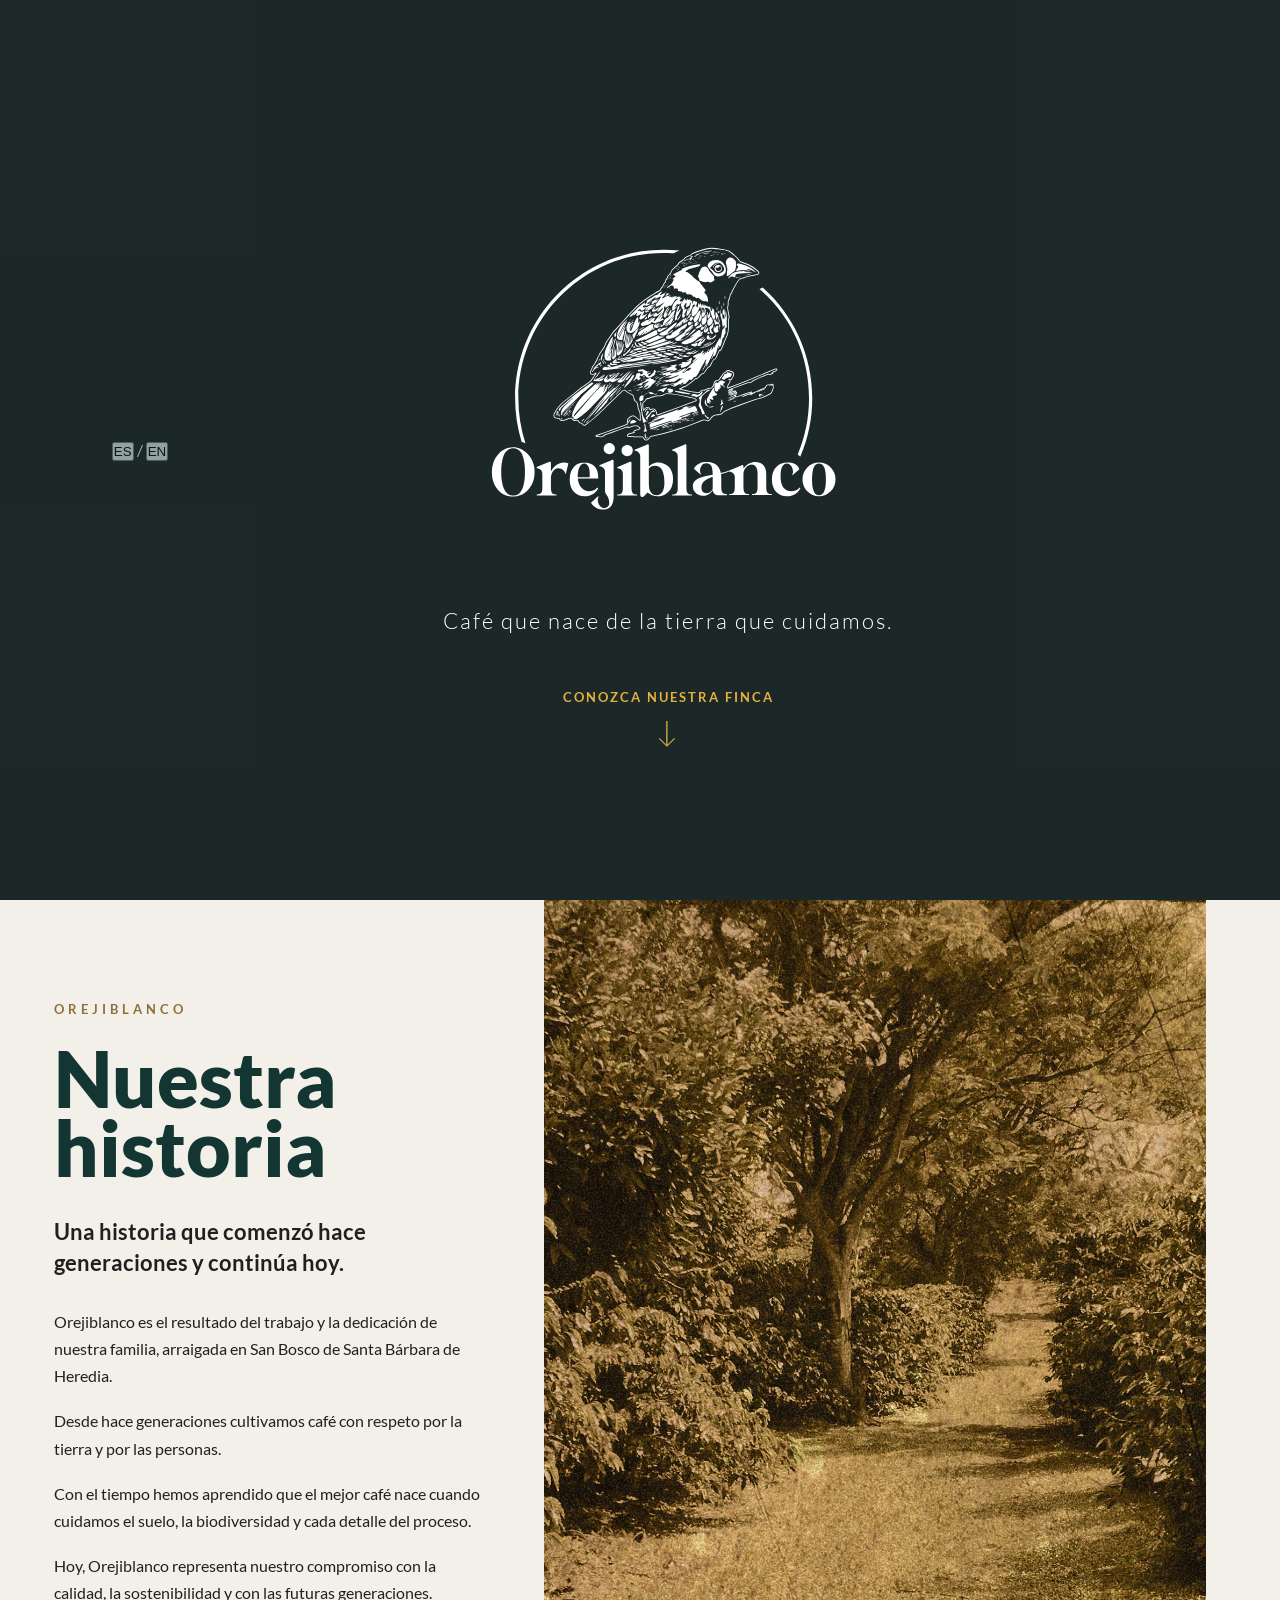
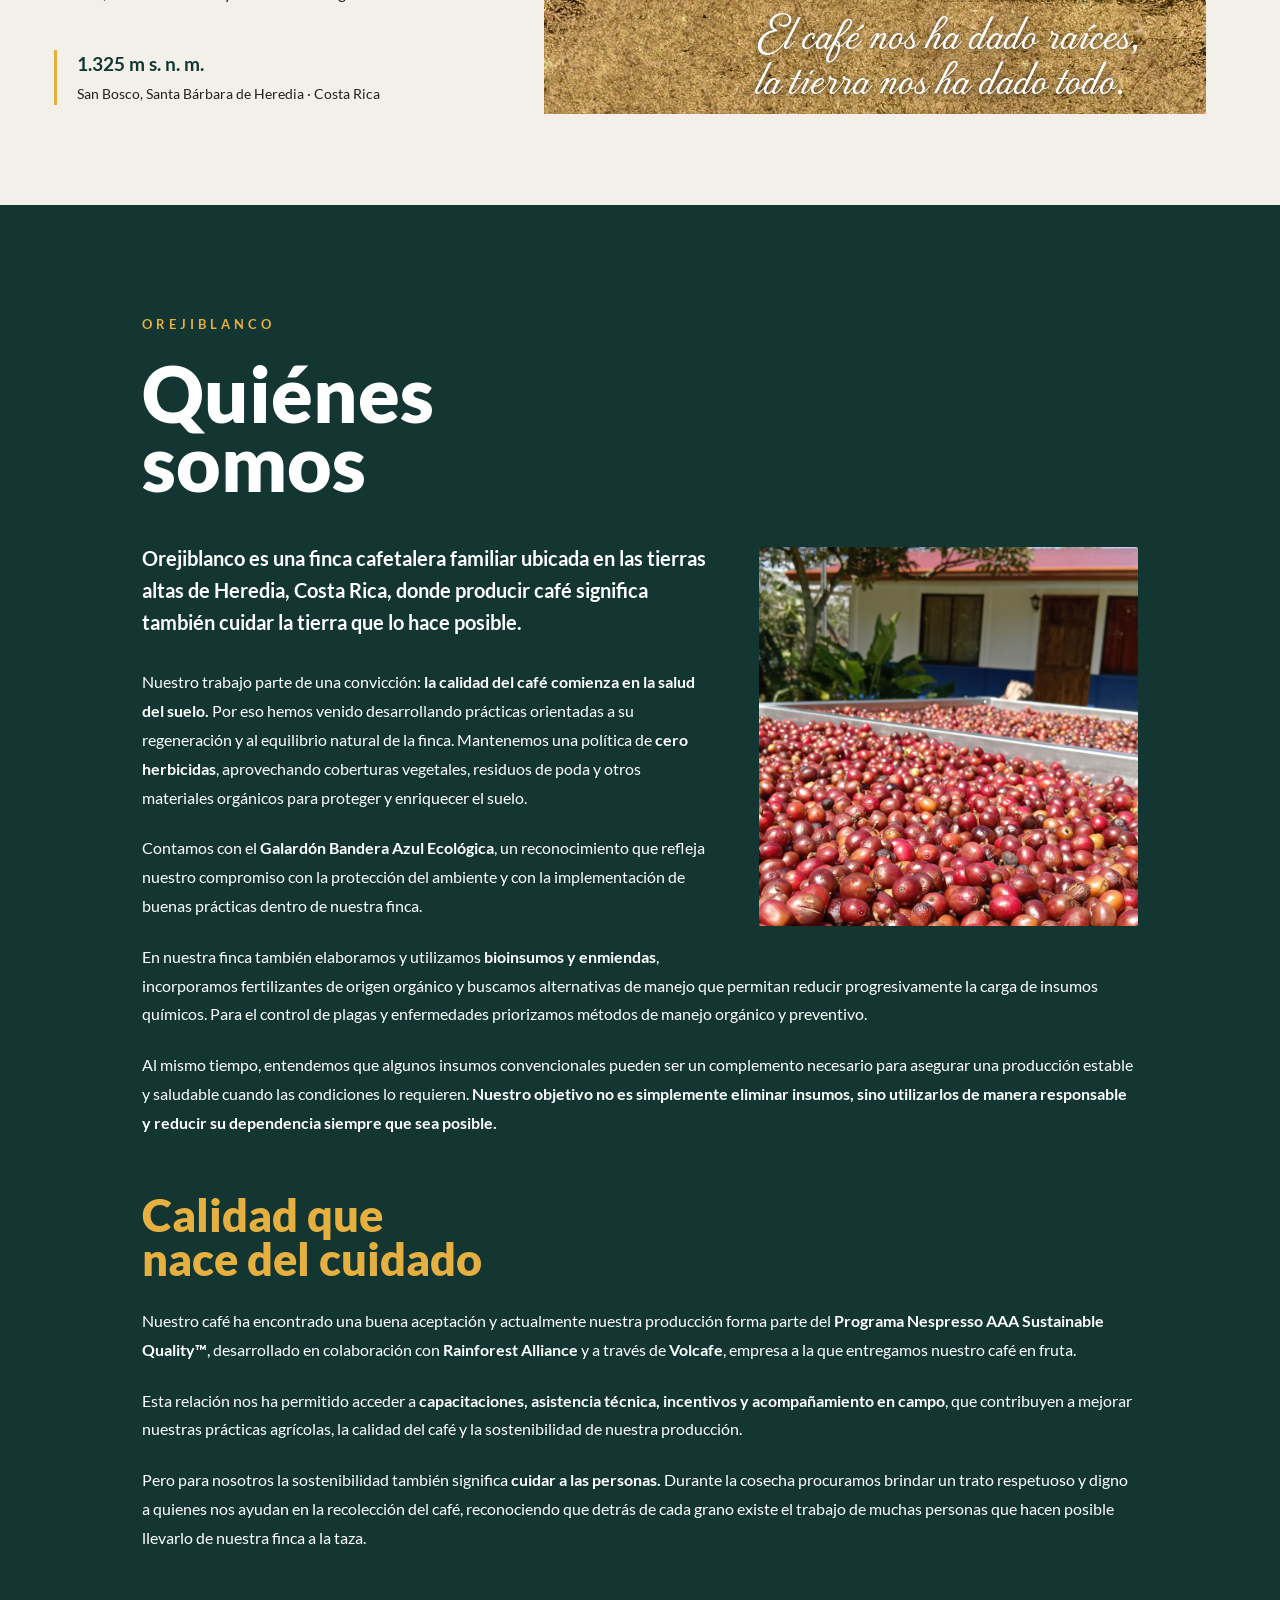
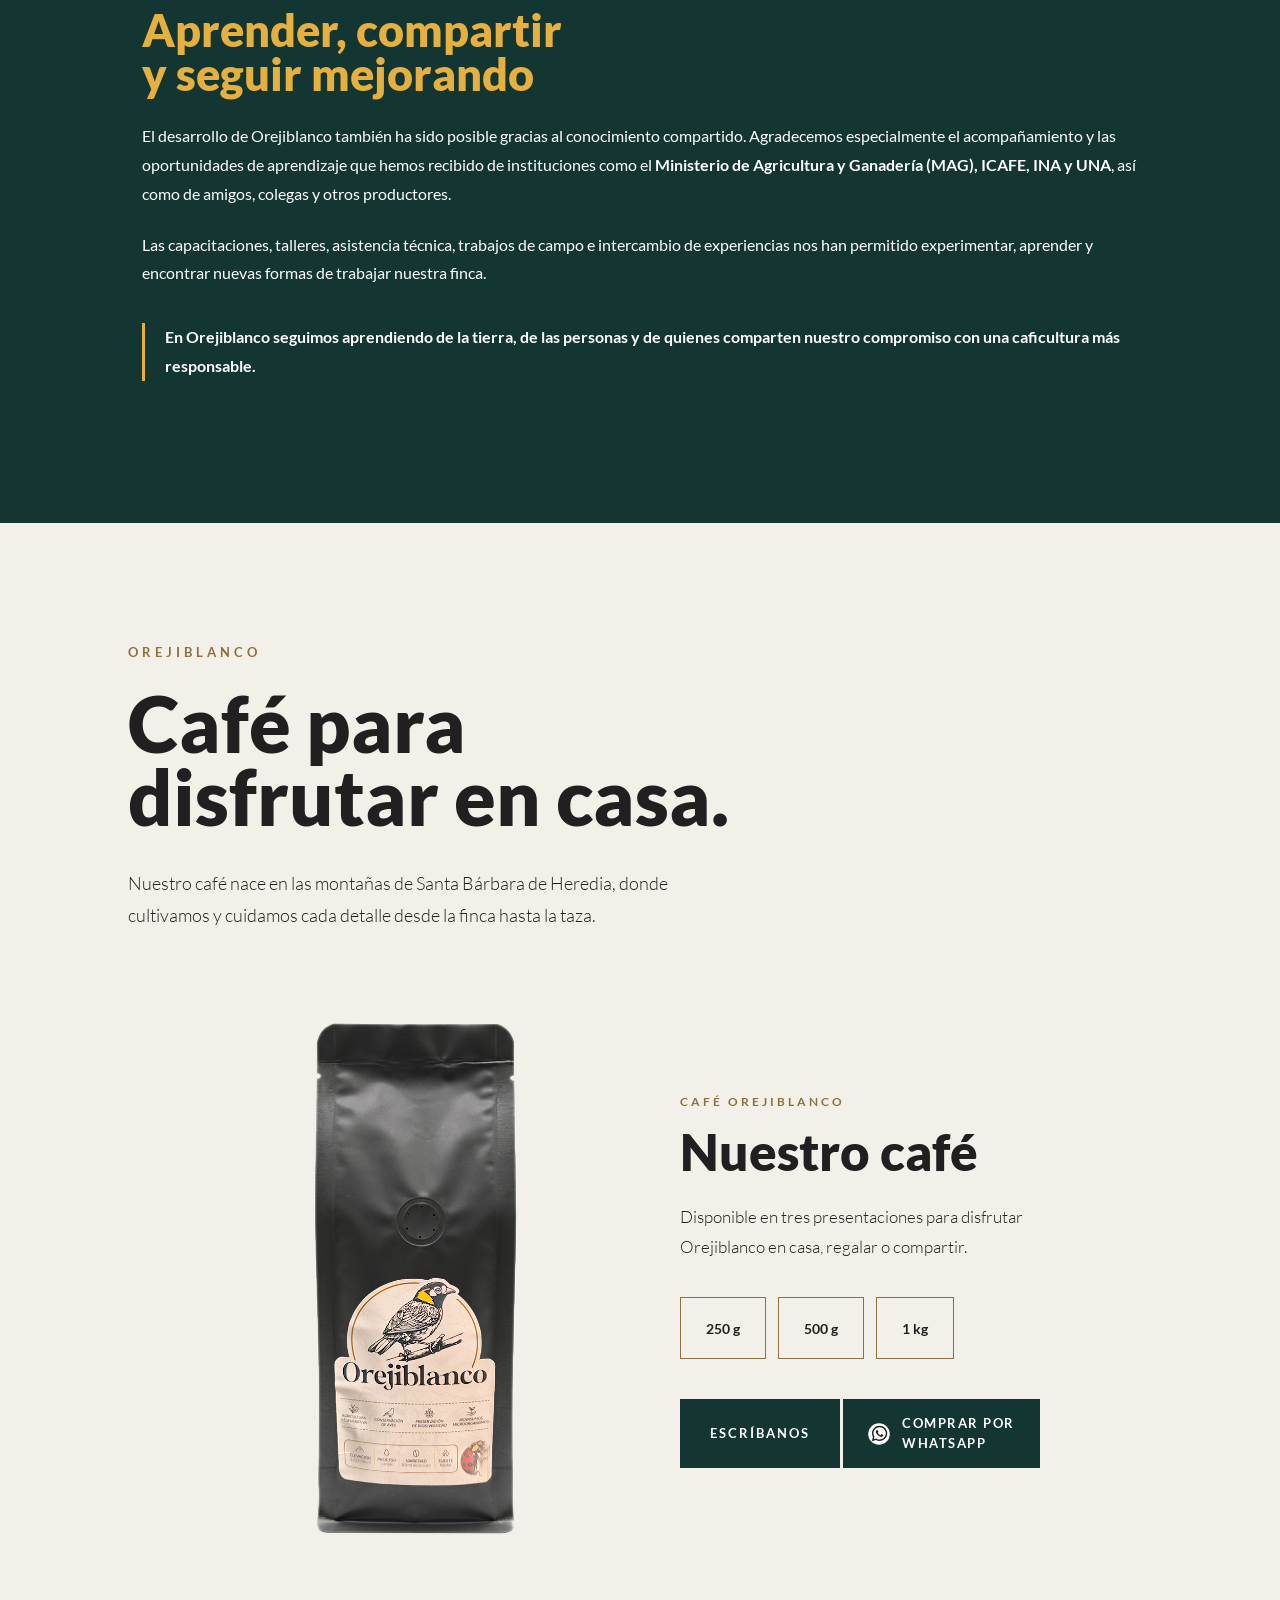
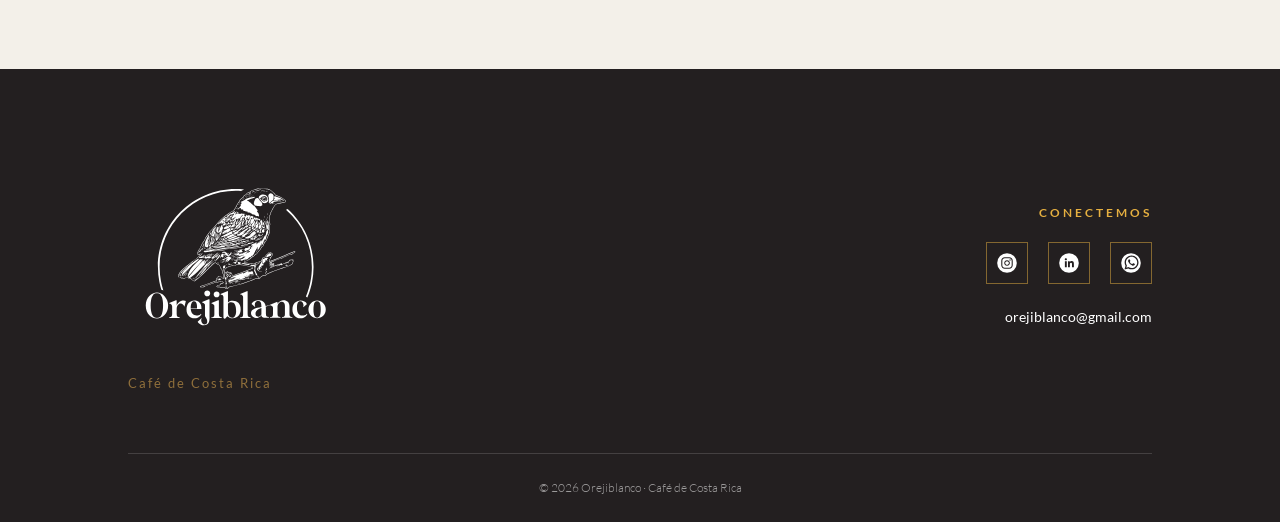
==== index.html @ bde6bc42 "Refactor HTML structure for hero section" ====
<!DOCTYPE html>
<html lang="es">

<head>
    <meta charset="UTF-8">
    <meta name="viewport" content="width=device-width, initial-scale=1.0">

    <title>Orejiblanco | Café de Costa Rica</title>

    <!-- Tipografía Lato -->
    <link rel="preconnect" href="https://fonts.googleapis.com">
    <link rel="preconnect" href="https://fonts.gstatic.com" crossorigin>

    <link
        href="https://fonts.googleapis.com/css2?family=Lato:wght@300;400;700;900&display=swap"
        rel="stylesheet"
    >

    <!-- CSS -->
    <link rel="stylesheet" href="css/style.css">
</head>

<body>

    <!-- =========================================
         HERO
    ========================================= -->

   <main class="hero">

    <!-- Video de fondo -->
    <video
        class="hero-video"
        autoplay
        muted
        loop
        playsinline
    >
        <source src="media/video/finca.mp4" type="video/mp4">
    </video>

    <!-- Capa sobre el video -->
    <div class="hero-overlay"></div>

    <!-- Selector de idioma -->
    <div class="language-selector">
        <button type="button" data-language="es">ES</button>
        <span>/</span>
        <button type="button" data-language="en">EN</button>
    </div>

    <!-- Contenido -->
    <div class="hero-content">

        <img
            src="media/logo/Orejiblanco-logo-Blanco.svg"
            alt="Orejiblanco Café"
            class="hero-logo"
        >

        <p class="hero-tagline" data-i18n="heroTagline">
            Café que nace de la tierra que cuidamos.
        </p>

        <a href="#historia" class="scroll-button" data-i18n="discover">
            CONOZCA NUESTRA FINCA <span>↓</span>
        </a>

    </div>

</main>


    <!-- =========================================
         NUESTRA HISTORIA
    ========================================= -->

    <section id="historia" class="historia">

        <div class="historia-texto">

            <p class="section-label">
                OREJIBLANCO
            </p>

            <h2>
                Nuestra<br>
                historia
            </h2>

            <p class="historia-intro">
                Una historia que comenzó hace generaciones
                y continúa hoy.
            </p>

            <div class="historia-contenido">

                <p>
                    Orejiblanco es el resultado del trabajo y la
                    dedicación de nuestra familia, arraigada en
                    San Bosco de Santa Bárbara de Heredia.
                </p>

                <p>
                    Desde hace generaciones cultivamos café con
                    respeto por la tierra y por las personas.
                </p>

                <p>
                    Con el tiempo hemos aprendido que el mejor café
                    nace cuando cuidamos el suelo, la biodiversidad
                    y cada detalle del proceso.
                </p>

                <p>
                    Hoy, Orejiblanco representa nuestro compromiso
                    con la calidad, la sostenibilidad y con las
                    futuras generaciones.
                </p>

            </div>

            <div class="historia-ubicacion">

                <strong>
                    1.325 m s. n. m.
                </strong>

                <span>
                    San Bosco, Santa Bárbara de Heredia · Costa Rica
                </span>

            </div>

        </div>


        <div class="historia-imagen">

            <img
                src="media/images/historia-cosecha.png"
                alt="Familia trabajando en la cosecha de café en Orejiblanco"
            >

            <div class="historia-frase">

                <p>
                    El café nos ha dado raíces,<br>
                    la tierra nos ha dado todo.
                </p>

            </div>

        </div>

    </section>

        <!-- =========================================
         QUIÉNES SOMOS
    ========================================= -->

    <section id="quienes-somos" class="quienes-somos">

        <div class="quienes-somos-texto">

            <p class="section-label">
                OREJIBLANCO
            </p>

            <h2>
                Quiénes<br>
                somos
            </h2>

            <div class="quienes-somos-contenido">

                <!-- Fotografía integrada en el texto -->
                <figure class="quienes-somos-foto">

                    <img
                        src="media/images/quienes-somos.jpg"
                        alt="Café en fruta durante la cosecha en Orejiblanco"
                    >

                </figure>

                <p class="quienes-somos-intro">
                    <strong>
                        Orejiblanco es una finca cafetalera familiar ubicada
                        en las tierras altas de Heredia, Costa Rica, donde
                        producir café significa también cuidar la tierra
                        que lo hace posible.
                    </strong>
                </p>

                <p>
                    Nuestro trabajo parte de una convicción:
                    <strong>la calidad del café comienza en la salud del suelo.</strong>
                    Por eso hemos venido desarrollando prácticas orientadas
                    a su regeneración y al equilibrio natural de la finca.
                    Mantenemos una política de <strong>cero herbicidas</strong>,
                    aprovechando coberturas vegetales, residuos de poda y
                    otros materiales orgánicos para proteger y enriquecer
                    el suelo.
                </p>

                <p>
                    Contamos con el <strong>Galardón Bandera Azul Ecológica</strong>,
                    un reconocimiento que refleja nuestro compromiso con
                    la protección del ambiente y con la implementación de
                    buenas prácticas dentro de nuestra finca.
                </p>

                <p>
                    En nuestra finca también elaboramos y utilizamos
                    <strong>bioinsumos y enmiendas</strong>, incorporamos
                    fertilizantes de origen orgánico y buscamos alternativas
                    de manejo que permitan reducir progresivamente la carga
                    de insumos químicos. Para el control de plagas y
                    enfermedades priorizamos métodos de manejo orgánico y
                    preventivo.
                </p>

                <p>
                    Al mismo tiempo, entendemos que algunos insumos
                    convencionales pueden ser un complemento necesario para
                    asegurar una producción estable y saludable cuando las
                    condiciones lo requieren.
                    <strong>
                        Nuestro objetivo no es simplemente eliminar insumos,
                        sino utilizarlos de manera responsable y reducir su
                        dependencia siempre que sea posible.
                    </strong>
                </p>

                <h3>
                    Calidad que<br>
                    nace del cuidado
                </h3>

                <p>
                    Nuestro café ha encontrado una buena aceptación y
                    actualmente nuestra producción forma parte del
                    <strong>Programa Nespresso AAA Sustainable Quality™</strong>,
                    desarrollado en colaboración con <strong>Rainforest Alliance</strong>
                    y a través de <strong>Volcafe</strong>, empresa a la que
                    entregamos nuestro café en fruta.
                </p>

                <p>
                    Esta relación nos ha permitido acceder a
                    <strong>capacitaciones, asistencia técnica, incentivos
                    y acompañamiento en campo</strong>, que contribuyen a
                    mejorar nuestras prácticas agrícolas, la calidad del café
                    y la sostenibilidad de nuestra producción.
                </p>

                <p>
                    Pero para nosotros la sostenibilidad también significa
                    <strong>cuidar a las personas.</strong> Durante la cosecha
                    procuramos brindar un trato respetuoso y digno a quienes
                    nos ayudan en la recolección del café, reconociendo que
                    detrás de cada grano existe el trabajo de muchas personas
                    que hacen posible llevarlo de nuestra finca a la taza.
                </p>

                <h3>
                    Aprender, compartir<br>
                    y seguir mejorando
                </h3>

                <p>
                    El desarrollo de Orejiblanco también ha sido posible
                    gracias al conocimiento compartido. Agradecemos
                    especialmente el acompañamiento y las oportunidades de
                    aprendizaje que hemos recibido de instituciones como el
                    <strong>Ministerio de Agricultura y Ganadería (MAG),
                    ICAFE, INA y UNA</strong>, así como de amigos, colegas
                    y otros productores.
                </p>

                <p>
                    Las capacitaciones, talleres, asistencia técnica,
                    trabajos de campo e intercambio de experiencias nos han
                    permitido experimentar, aprender y encontrar nuevas
                    formas de trabajar nuestra finca.
                </p>

                <p class="quienes-somos-cierre">
                    <strong>
                        En Orejiblanco seguimos aprendiendo de la tierra,
                        de las personas y de quienes comparten nuestro
                        compromiso con una caficultura más responsable.
                    </strong>
                </p>

            </div>

        </div>

    </section>

    <!-- =========================================
         NUESTRO CAFÉ
    ========================================= -->

    <section id="cafe" class="cafe">

        <div class="cafe-header">

            <p class="section-label">
                OREJIBLANCO
            </p>

            <h2>
                Café para<br>
                disfrutar en casa.
            </h2>

            <p>
                Nuestro café nace en las montañas de Santa Bárbara
                de Heredia, donde cultivamos y cuidamos cada detalle
                desde la finca hasta la taza.
            </p>

        </div>


        <div class="cafe-producto">

            <!-- Fotografía de la bolsa -->
            <div class="cafe-imagen">

                <img
                    src="media/images/bolsa_cafe.png"
                    alt="Café Orejiblanco"
                >

            </div>


            <!-- Información del producto -->
            <div class="cafe-info">

                <p class="producto-label">
                    CAFÉ OREJIBLANCO
                </p>

                <h3>
                    Nuestro café
                </h3>

                <p class="producto-descripcion">
                    Disponible en tres presentaciones para disfrutar
                    Orejiblanco en casa, regalar o compartir.
                </p>


                <!-- Presentaciones -->
                <div class="presentaciones">

                    <div class="presentacion">
                        <span>250 g</span>
                    </div>

                    <div class="presentacion">
                        <span>500 g</span>
                    </div>

                    <div class="presentacion">
                        <span>1 kg</span>
                    </div>

                </div>


                <!-- Contacto -->
                <div class="botones-contacto">

                    <a
                        href="mailto:orejiblanco@gmail.com"
                        class="boton-contacto"
                    >
                        ESCRÍBANOS
                    </a>

                    <a
                        href="https://wa.me/50687050902?text=Hola%2C%20me%20interesa%20comprar%20caf%C3%A9%20Orejiblanco."
                        class="boton-whatsapp"
                        target="_blank"
                        rel="noopener noreferrer"
                    >

                        <img
                            src="media/icons/whatsapp_blanco.svg"
                            alt=""
                        >

                        <span>
                            COMPRAR POR WHATSAPP
                        </span>

                    </a>

                </div>

            </div>

        </div>

    </section>


    <!-- =========================================
         FOOTER
    ========================================= -->

    <footer class="footer">

        <div class="footer-contenido">

            <!-- Marca -->
            <div class="footer-marca">

                <img
                    src="media/logo/Orejiblanco-logo-Blanco.svg"
                    alt="Orejiblanco Café"
                >

                <p>
                    Café de Costa Rica
                </p>

            </div>


            <!-- Contacto -->
            <div class="footer-contacto">

                <p class="footer-titulo">
                    CONECTEMOS
                </p>


                <!-- Redes sociales -->
                <div class="footer-redes">

                    <!-- Instagram -->
                    <a
                        href="https://instagram.com/orejiblanco"
                        target="_blank"
                        rel="noopener noreferrer"
                        aria-label="Instagram de Orejiblanco"
                    >

                        <img
                            src="media/icons/instagram_blanco.svg"
                            alt=""
                        >

                    </a>


                    <!-- LinkedIn -->
                    <a
                        href="https://cr.linkedin.com/company/orejiblanco"
                        target="_blank"
                        rel="noopener noreferrer"
                        aria-label="LinkedIn de Orejiblanco"
                    >

                        <img
                            src="media/icons/linkedin_blanco.svg"
                            alt=""
                        >

                    </a>


                    <!-- WhatsApp -->
                    <a
                        href="https://wa.me/50687050902"
                        target="_blank"
                        rel="noopener noreferrer"
                        aria-label="WhatsApp de Orejiblanco"
                    >

                        <img
                            src="media/icons/whatsapp_blanco.svg"
                            alt=""
                        >

                    </a>

                </div>


                <!-- Correo -->
                <div class="footer-email">

                    <a href="mailto:orejiblanco@gmail.com">
                        orejiblanco@gmail.com
                    </a>

                </div>

            </div>

        </div>


        <!-- Copyright -->
        <div class="footer-bottom">

            <p>
                © 2026 Orejiblanco · Café de Costa Rica
            </p>

        </div>

    </footer>


    <!-- JavaScript -->
    <script src="js/script.js"></script>

</body>

</html>
---- css/style.css ----
/* =========================================================
   OREJIBLANCO
   Hoja de estilos principal
   ========================================================= */


/* =========================================================
   TIPOGRAFÍA — LATO
   ========================================================= */

@font-face {
    font-family: 'Lato';
    src: url('../media/fonts/Lato-Thin.ttf') format('truetype');
    font-weight: 100;
    font-style: normal;
    font-display: swap;
}

@font-face {
    font-family: 'Lato';
    src: url('../media/fonts/Lato-ThinItalic.ttf') format('truetype');
    font-weight: 100;
    font-style: italic;
    font-display: swap;
}

@font-face {
    font-family: 'Lato';
    src: url('../media/fonts/Lato-Light.ttf') format('truetype');
    font-weight: 300;
    font-style: normal;
    font-display: swap;
}

@font-face {
    font-family: 'Lato';
    src: url('../media/fonts/Lato-LightItalic.ttf') format('truetype');
    font-weight: 300;
    font-style: italic;
    font-display: swap;
}

@font-face {
    font-family: 'Lato';
    src: url('../media/fonts/Lato-Regular.ttf') format('truetype');
    font-weight: 400;
    font-style: normal;
    font-display: swap;
}

@font-face {
    font-family: 'Lato';
    src: url('../media/fonts/Lato-Italic.ttf') format('truetype');
    font-weight: 400;
    font-style: italic;
    font-display: swap;
}

@font-face {
    font-family: 'Lato';
    src: url('../media/fonts/Lato-Bold.ttf') format('truetype');
    font-weight: 700;
    font-style: normal;
    font-display: swap;
}

@font-face {
    font-family: 'Lato';
    src: url('../media/fonts/Lato-BoldItalic.ttf') format('truetype');
    font-weight: 700;
    font-style: italic;
    font-display: swap;
}

@font-face {
    font-family: 'Lato';
    src: url('../media/fonts/Lato-Black.ttf') format('truetype');
    font-weight: 900;
    font-style: normal;
    font-display: swap;
}

@font-face {
    font-family: 'Lato';
    src: url('../media/fonts/Lato-BlackItalic.ttf') format('truetype');
    font-weight: 900;
    font-style: italic;
    font-display: swap;
}

@font-face {
    font-family: 'VerandahReverie';
    src: url('../media/fonts/VerandahReverie.otf') format('opentype');
    font-weight: 400;
    font-style: normal;
    font-display: swap;
}


/* =========================================================
   COLORES DE MARCA — OREJIBLANCO
   ========================================================= */

:root {

    --dorado: #8F6F3B;
    --amarillo: #E6B040;
    --negro: #231F20;
    --verde: #133632;

    --crema: #F3F0E9;
    --blanco: #FFFFFF;

}


/* =========================================================
   CONFIGURACIÓN GENERAL
   ========================================================= */

* {
    margin: 0;
    padding: 0;
    box-sizing: border-box;
}

html {
    scroll-behavior: smooth;
}

body {
    font-family: 'Lato', sans-serif;
    background-color: var(--negro);
    color: var(--blanco);
    line-height: 1.5;
    overflow-x: hidden;
}


/* =========================================================
   HERO / PANTALLA PRINCIPAL
   ========================================================= */

.hero {
    position: relative;

    width: 100%;
    height: 100vh;
    min-height: 600px;

    display: flex;
    align-items: center;
    justify-content: center;

    overflow: hidden;
}


/* =========================================================
   VIDEO DE FONDO
   ========================================================= */

.hero-video {
    position: absolute;

    top: 0;
    left: 0;

    width: 100%;
    height: 100%;

    object-fit: cover;

    z-index: 0;
}


/* =========================================================
   CAPA SOBRE EL VIDEO
   ========================================================= */

.hero-overlay {
    position: absolute;

    inset: 0;

    background: rgba(19, 54, 50, 0.42);

    z-index: 1;
}


/* =========================================================
   CONTENIDO DEL HERO
   ========================================================= */

.hero-content {
    position: relative;

    z-index: 2;

    width: 100%;
    max-width: 1000px;

    padding: 30px;

    display: flex;
    flex-direction: column;
    align-items: center;

    text-align: center;
}


/* =========================================================
   LOGO
   ========================================================= */

.hero-logo {
    width: min(420px, 70vw);
    height: auto;

    margin-bottom: 30px;

    display: block;
}


/* =========================================================
   FRASE DE MARCA
   ========================================================= */

.hero-tagline {
    max-width: 650px;

    margin-bottom: 50px;

    font-size: clamp(1rem, 2vw, 1.4rem);
    font-weight: 300;

    letter-spacing: 2px;
    line-height: 1.5;
}


/* =========================================================
   BOTÓN / INDICADOR DE SCROLL
   ========================================================= */

.scroll-button {
    display: flex;
    flex-direction: column;
    align-items: center;

    gap: 10px;

    color: var(--amarillo);

    text-decoration: none;

    font-size: 0.8rem;
    font-weight: 700;

    letter-spacing: 2px;

    transition:
        color 0.3s ease,
        transform 0.3s ease;
}

.scroll-button span {
    font-size: 1.8rem;
    font-weight: 300;
    line-height: 1;
}

.scroll-button:hover {
    color: var(--blanco);
    transform: translateY(6px);
}


/* =========================================================
   SECCIÓN — NUESTRA HISTORIA
   ========================================================= */

.historia {
    min-height: 100vh;

    display: grid;
    grid-template-columns: 0.85fr 1.15fr;

    background-color: var(--crema);
    color: var(--negro);
}


/* =========================================================
   TEXTO DE HISTORIA
   ========================================================= */

.historia-texto {
    padding: 100px 10%;

    display: flex;
    flex-direction: column;
    justify-content: center;
}

.historia-texto .section-label {
    color: var(--dorado);
}


/* =========================================================
   ETIQUETA DE SECCIÓN
   ========================================================= */

.section-label {
    margin-bottom: 25px;

    color: var(--amarillo);

    font-size: 0.8rem;
    font-weight: 700;

    letter-spacing: 4px;
}


/* =========================================================
   TÍTULO DE HISTORIA
   ========================================================= */

.historia h2 {
    margin-bottom: 35px;

    font-size: clamp(3rem, 6vw, 5.5rem);
    font-weight: 900;

    line-height: 0.9;

    color: var(--verde);
}


/* =========================================================
   INTRODUCCIÓN DE HISTORIA
   ========================================================= */

.historia-intro {
    max-width: 500px;

    margin-bottom: 30px;

    font-size: 1.35rem;
    font-weight: 700;

    line-height: 1.4;
}


/* =========================================================
   CONTENIDO DE HISTORIA
   ========================================================= */

.historia-contenido {
    max-width: 560px;
}

.historia-contenido p {
    margin-bottom: 18px;

    font-size: 1rem;
    font-weight: 400;

    line-height: 1.7;
}


/* =========================================================
   UBICACIÓN
   ========================================================= */

.historia-ubicacion {
    display: flex;
    flex-direction: column;

    gap: 5px;

    margin-top: 25px;
    padding-left: 20px;

    border-left: 3px solid var(--amarillo);
}

.historia-ubicacion strong {
    color: var(--verde);

    font-size: 1.2rem;
    font-weight: 700;
}

.historia-ubicacion span {
    font-size: 0.9rem;
    font-weight: 400;
}


/* =========================================================
   FOTOGRAFÍA DE HISTORIA
   ========================================================= */

.historia-imagen {
    position: relative;

    min-height: 700px;

    overflow: hidden;
}

.historia-imagen img {
    width: 90%;
    height: 90%;

    object-fit: cover;
    object-position: center;
}


/* =========================================================
   FRASE SOBRE LA FOTOGRAFÍA
   ========================================================= */

.historia-frase {
    position: absolute;

    right: 14%;
    bottom: 10%;

    width: 90%;
    max-width: 430px;

    padding: 10px;

    box-sizing: border-box;
}

.historia-frase p {
    margin: 0;

    color: var(--blanco);

    font-family: 'VerandahReverie', cursive;

    font-size: clamp(1.5rem, 3.5vw, 3.2rem);
    font-weight: 400;

    line-height: 1;

    text-align: left;

    text-shadow:
        0 2px 8px rgba(0, 0, 0, 0.55);
}


/* =========================================================
   NUESTRO CAFÉ
   ========================================================= */

.cafe {
    min-height: 100vh;

    padding: 120px 10%;

    background-color: var(--crema);
    color: var(--negro);
}


/* =========================================================
   ENCABEZADO DEL CAFÉ
   ========================================================= */

.cafe-header {
    max-width: 750px;

    margin-bottom: 80px;
}

.cafe-header .section-label {
    color: var(--dorado);
}

.cafe-header h2 {
    margin-bottom: 35px;

    font-size: clamp(2.8rem, 6vw, 5.5rem);
    font-weight: 900;

    line-height: 0.95;
}

.cafe-header > p:last-child {
    max-width: 620px;

    font-size: 1.1rem;
    font-weight: 300;

    line-height: 1.8;
}


/* =========================================================
   PRODUCTO
   ========================================================= */

.cafe-producto {
    display: grid;

    grid-template-columns: 1fr 1fr;

    align-items: center;

    gap: 10%;

    max-width: 800px;

    margin: 0 auto;
}


/* =========================================================
   IMAGEN DEL PRODUCTO
   ========================================================= */

.cafe-imagen {
    display: flex;

    justify-content: center;
    align-items: center;
}

.cafe-imagen img {
    width: 100%;
    max-width: 260px;

    height: auto;

    display: block;
}


/* =========================================================
   INFORMACIÓN DEL PRODUCTO
   ========================================================= */

.cafe-info {
    max-width: 500px;
}

.producto-label {
    margin-bottom: 15px;

    color: var(--dorado);

    font-size: 0.75rem;
    font-weight: 700;

    letter-spacing: 3px;
}

.cafe-info h3 {
    margin-bottom: 25px;

    font-size: clamp(2rem, 4vw, 3.5rem);
    font-weight: 900;

    line-height: 1;
}

.producto-descripcion {
    margin-bottom: 35px;

    font-size: 1.05rem;
    font-weight: 300;

    line-height: 1.8;
}


/* =========================================================
   PRESENTACIONES
   ========================================================= */

.presentaciones {
    display: flex;

    gap: 12px;

    margin-bottom: 40px;
}

.presentacion {
    padding: 18px 25px;

    border: 1px solid var(--dorado);

    transition:
        background-color 0.3s ease,
        color 0.3s ease;
}

.presentacion span {
    font-size: 0.9rem;
    font-weight: 700;
}

.presentacion:hover {
    background-color: var(--verde);
    color: var(--blanco);
}


/* =========================================================
   CONTACTO
   ========================================================= */

.producto-contacto {
    padding-top: 30px;

    border-top: 1px solid rgba(35, 31, 32, 0.2);
}

.producto-contacto p {
    margin-bottom: 20px;

    font-size: 0.95rem;

    line-height: 1.6;
}


/* =========================================================
   BOTONES DE CONTACTO
   ========================================================= */

.botones-contacto {
    display: flex;

    align-items: stretch;

    gap: 3px;
}


/* Botón correo */

.botones-contacto .boton-contacto {
    min-height: 54px;

    display: inline-flex;
    align-items: center;
    justify-content: center;

    padding: 15px 30px;

    background-color: var(--verde);
    color: var(--blanco);

    text-decoration: none;

    font-size: 0.8rem;
    font-weight: 700;

    letter-spacing: 2px;

    transition:
        background-color 0.3s ease,
        transform 0.3s ease;
}


/* Botón WhatsApp */

.botones-contacto .boton-whatsapp {
    min-height: 54px;

    display: inline-flex;
    align-items: center;
    justify-content: center;

    gap: 12px;

    padding: 15px 25px;

    background-color: var(--verde);
    color: var(--blanco);

    text-decoration: none;

    font-family: 'Lato', sans-serif;

    font-size: 0.8rem;
    font-weight: 700;

    letter-spacing: 1.5px;

    border: none;

    transition:
        background-color 0.3s ease,
        transform 0.3s ease;
}


/* Icono WhatsApp */

.boton-whatsapp img {
    width: 22px;
    height: 22px;

    display: block;
}


/* Hover botones */

.botones-contacto .boton-contacto:hover,
.botones-contacto .boton-whatsapp:hover {
    background-color: var(--dorado);
    color: var(--blanco);

    transform: translateY(-3px);
}


/* =========================================================
   FOOTER
   ========================================================= */

.footer {
    padding: 70px 10% 25px;

    background-color: var(--negro);
    color: var(--blanco);
}


/* =========================================================
   CONTENEDOR DEL FOOTER
   ========================================================= */

.footer-contenido {
    display: flex;

    justify-content: space-between;
    align-items: center;

    gap: 50px;

    max-width: 1200px;

    margin: 0 auto;

    padding-bottom: 60px;
}


/* =========================================================
   MARCA
   ========================================================= */

.footer-marca {
    display: flex;
    flex-direction: column;

    gap: 15px;
}

.footer-marca img {
    width: 220px;
    height: auto;

    display: block;
}

.footer-marca p {
    color: var(--dorado);

    font-size: 0.8rem;

    letter-spacing: 2px;
    font-weight: 400;
}


/* =========================================================
   CONTACTO DEL FOOTER
   ========================================================= */

.footer-contacto {
    display: flex;
    flex-direction: column;

    align-items: flex-end;
}

.footer-titulo {
    margin-bottom: 20px;

    color: var(--amarillo);

    font-size: 0.75rem;
    font-weight: 700;

    letter-spacing: 3px;
}


/* =========================================================
   REDES SOCIALES
   ========================================================= */

.footer-redes {
    display: flex;

    align-items: center;

    gap: 20px;
}

.footer-redes a {
    width: 42px;
    height: 42px;

    display: flex;
    align-items: center;
    justify-content: center;

    border: 1px solid rgba(230, 176, 64, 0.5);

    transition:
        background-color 0.3s ease,
        border-color 0.3s ease,
        transform 0.3s ease;
}

.footer-redes img {
    width: 20px;
    height: 20px;

    display: block;
}

.footer-redes a:hover {
    background-color: var(--dorado);

    border-color: var(--dorado);

    transform: translateY(-3px);
}


/* =========================================================
   CORREO
   ========================================================= */

.footer-email {
    margin-top: 20px;
}

.footer-email a {
    color: var(--blanco);

    text-decoration: none;

    font-size: 0.9rem;
    font-weight: 400;

    transition: color 0.3s ease;
}

.footer-email a:hover {
    color: var(--amarillo);
}


/* =========================================================
   FOOTER INFERIOR
   ========================================================= */

.footer-bottom {
    max-width: 1200px;

    margin: 0 auto;

    padding-top: 25px;

    border-top: 1px solid rgba(255, 255, 255, 0.15);

    text-align: center;
}

.footer-bottom p {
    color: rgba(255, 255, 255, 0.55);

    font-size: 0.75rem;
    font-weight: 300;
}


/* =========================================================
   RESPONSIVE — TABLET
   ========================================================= */

@media (max-width: 1024px) {

    .hero-content {
        padding: 25px;
    }

    .hero-logo {
        width: min(380px, 70vw);
    }

    .finca {
        padding: 100px 8%;
    }

    .historia-texto {
        padding: 80px 8%;
    }

    .cafe {
        padding: 100px 8%;
    }

    .footer {
        padding-left: 8%;
        padding-right: 8%;
    }

}


/* =========================================================
   RESPONSIVE — CELULAR
   ========================================================= */

@media (max-width: 768px) {

    /* -----------------------------------------
       HERO
    ----------------------------------------- */

    .hero {
        height: 100svh;
        min-height: 550px;
    }

    .hero-logo {
        width: min(300px, 75vw);

        margin-bottom: 25px;
    }

    .hero-tagline {
        max-width: 330px;

        margin-bottom: 40px;

        font-size: 1rem;

        letter-spacing: 1px;
    }

    .scroll-button {
        font-size: 0.7rem;

        letter-spacing: 1.5px;
    }


    /* -----------------------------------------
       HISTORIA
    ----------------------------------------- */

    .historia {
        display: flex;
        flex-direction: column;
    }

    .historia-texto {
        padding: 80px 8%;
    }

    .historia h2 {
        font-size: clamp(3rem, 15vw, 5rem);
    }

    .historia-intro {
        font-size: 1.15rem;
    }

    .historia-imagen {
        min-height: 75vh;
    }

    .historia-imagen img {
        width: 90%;
        height: 90%;

        object-position: center center;
    }

    .historia-frase {
        right: 7%;
        bottom: 5%;

        width: 90%;
        max-width: none;
    }

    .historia-frase p {
        font-size: clamp(2rem, 9vw, 3rem);
    }


    /* -----------------------------------------
       CAFÉ
    ----------------------------------------- */

    .cafe {
        padding: 90px 8%;
    }

    .cafe-header {
        margin-bottom: 60px;
    }

    .cafe-header h2 {
        font-size: clamp(2.8rem, 13vw, 4.5rem);
    }

    .cafe-producto {
        grid-template-columns: 1fr;

        gap: 60px;
    }

    .cafe-imagen {
        order: 1;
    }

    .cafe-info {
        order: 2;

        max-width: 100%;
    }

    .cafe-imagen img {
        max-width: 300px;
    }

    .presentaciones {
        flex-wrap: wrap;
    }

    .presentacion {
        flex: 1;

        min-width: 80px;

        text-align: center;
    }


    /* -----------------------------------------
       FOOTER
    ----------------------------------------- */

    .footer {
        padding: 60px 8% 25px;
    }

    .footer-contenido {
        flex-direction: column;

        align-items: center;

        text-align: center;

        padding-bottom: 30px;
    }

    .footer-marca {
        align-items: center;
    }

    .footer-marca img {
        width: 100px;
    }

    .footer-contacto {
        align-items: center;
    }

    .footer-redes {
        gap: 15px;
    }

    .footer-bottom p {
        font-size: 0.7rem;
    }


    /* -----------------------------------------
       BOTONES DE CONTACTO
    ----------------------------------------- */

    .botones-contacto {
        flex-direction: column;

        gap: 10px;

        width: 100%;
    }

    .botones-contacto .boton-contacto,
    .botones-contacto .boton-whatsapp {
        width: 100%;
    }

}


/* =========================================================
   RESPONSIVE — CELULARES PEQUEÑOS
   ========================================================= */

@media (max-width: 480px) {

    .hero-content {
        padding: 20px;
    }

    .hero-logo {
        width: 75vw;
    }

    .hero-tagline {
        max-width: 290px;
    }

    .historia-texto {
        padding-left: 7%;
        padding-right: 7%;
    }

    .cafe {
        padding-left: 7%;
        padding-right: 7%;
    }

}
/* =========================================================
   SECCIÓN — QUIÉNES SOMOS
   ========================================================= */

.quienes-somos {
    background-color: var(--verde);
    color: var(--blanco);
}


/* =========================================================
   CONTENIDO
   ========================================================= */

.quienes-somos-texto {
    max-width: 1200px;
    margin: 0 auto;

    padding: 110px 8% 120px;
}


/* =========================================================
   TÍTULO
   ========================================================= */

.quienes-somos h2 {
    margin-bottom: 45px;

    font-size: clamp(3rem, 6vw, 5.5rem);
    font-weight: 900;

    line-height: 0.9;

    color: var(--blanco);
}


/* =========================================================
   TEXTO
   ========================================================= */

.quienes-somos-contenido {
    font-size: 1rem;
    line-height: 1.8;
}

.quienes-somos-contenido p {
    margin-bottom: 22px;
}

.quienes-somos-contenido strong {
    font-weight: 700;
}


/* =========================================================
   FOTOGRAFÍA INTEGRADA EN EL TEXTO
   ========================================================= */

.quienes-somos-foto {
    float: right;

    width: 38%;

    margin: 5px 0 30px 45px;
}

.quienes-somos-foto img {
    display: block;

    width: 100%;
    height: auto;

    border-radius: 2px;
}


/* =========================================================
   INTRODUCCIÓN
   ========================================================= */

.quienes-somos-intro {
    margin-bottom: 30px !important;

    font-size: 1.25rem !important;
    line-height: 1.6 !important;
}


/* =========================================================
   SUBTÍTULOS
   ========================================================= */

.quienes-somos h3 {
    clear: both;

    margin-top: 55px;
    margin-bottom: 25px;

    font-size: clamp(2rem, 3.5vw, 3rem);
    font-weight: 900;

    line-height: 1;

    color: var(--amarillo);
}


/* =========================================================
   CIERRE
   ========================================================= */

.quienes-somos-cierre {
    clear: both;

    margin-top: 35px;

    padding-left: 20px;

    border-left: 3px solid var(--amarillo);
}


/* =========================================================
   RESPONSIVE — TABLET
   ========================================================= */

@media (max-width: 1024px) {

    .quienes-somos-texto {
        padding: 90px 8% 100px;
    }

    .quienes-somos-foto {
        width: 40%;

        margin-left: 35px;
    }

}


/* =========================================================
   RESPONSIVE — CELULAR
   ========================================================= */

@media (max-width: 768px) {

    .quienes-somos-texto {
        padding: 80px 8% 90px;
    }

    .quienes-somos h2 {
        font-size: clamp(3rem, 15vw, 5rem);
    }

    .quienes-somos-foto {
        float: none;

        width: 75%;

        margin: 0 auto 35px;
    }

    .quienes-somos-intro {
        font-size: 1.15rem !important;
    }

}


/* =========================================================
   RESPONSIVE — CELULARES PEQUEÑOS
   ========================================================= */

@media (max-width: 480px) {

    .quienes-somos-texto {
        padding-left: 7%;
        padding-right: 7%;
    }

    .quienes-somos-foto {
        width: 100%;
    }

}
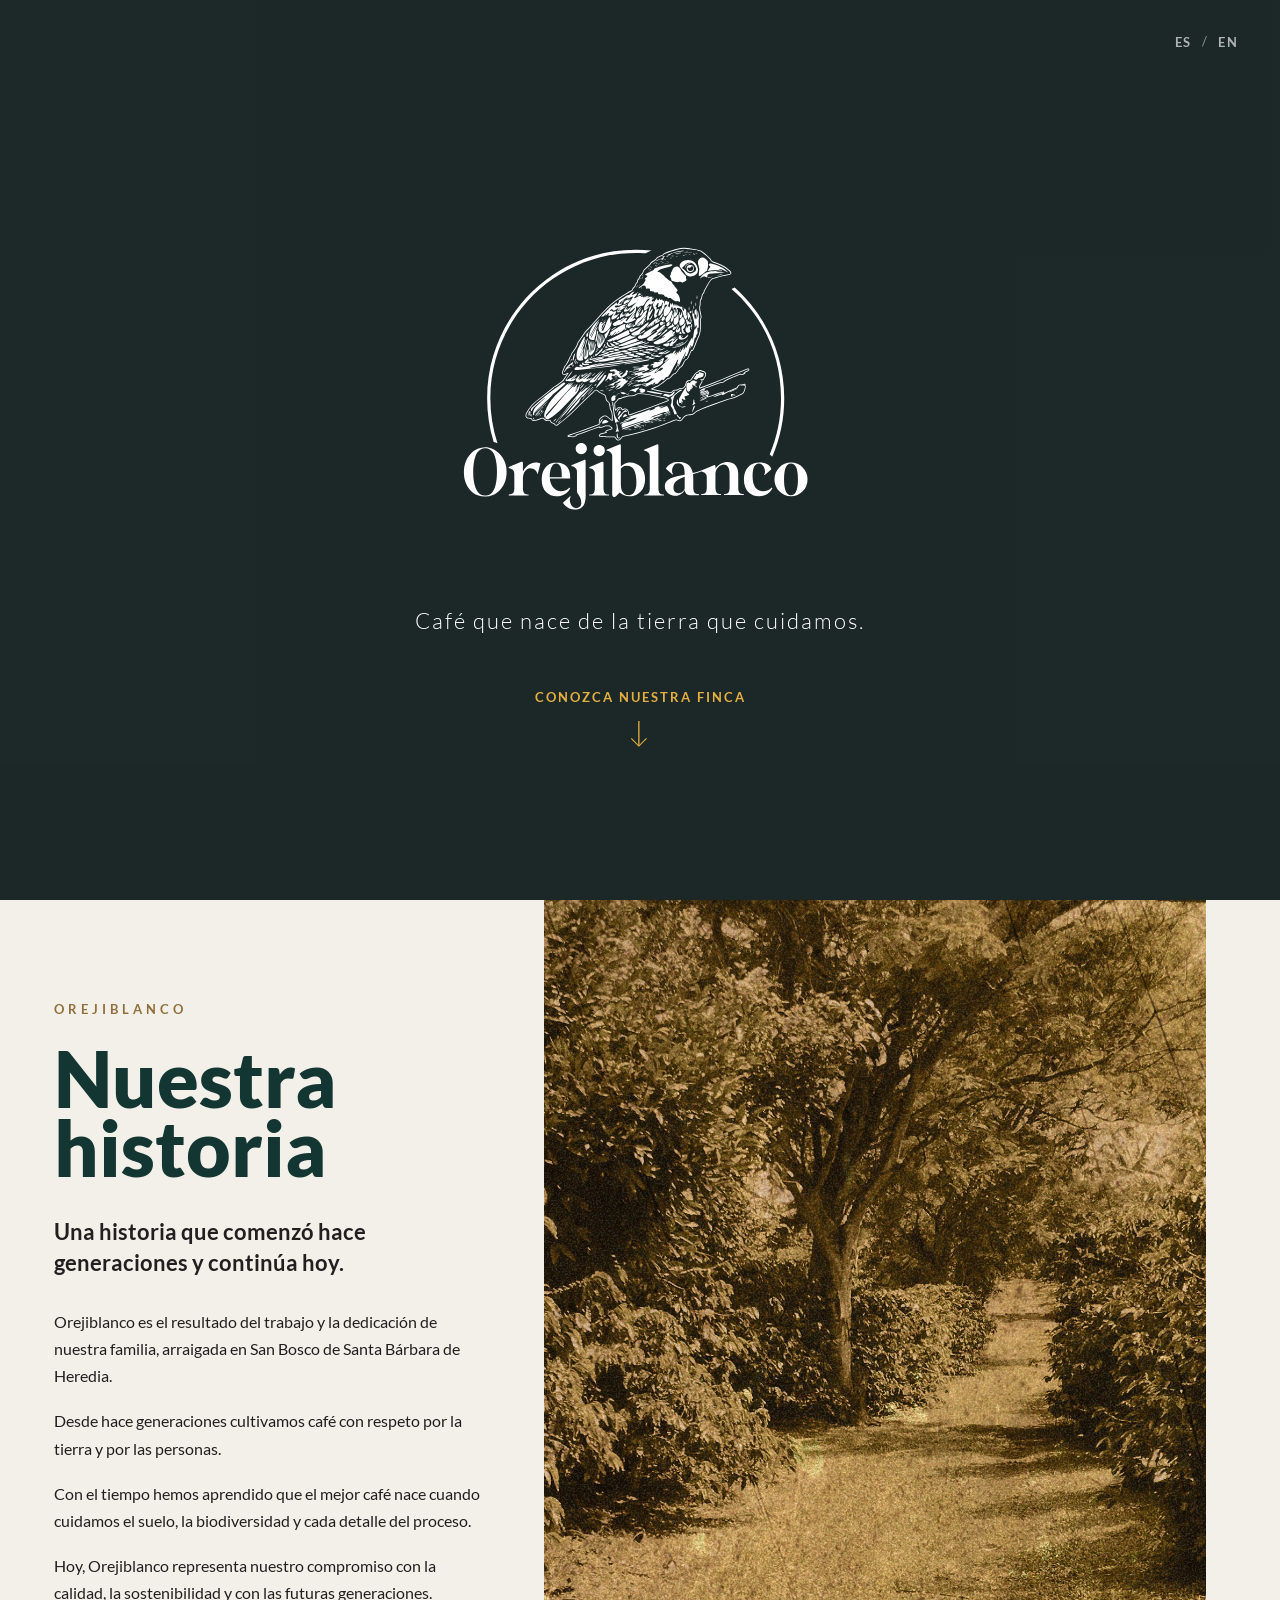
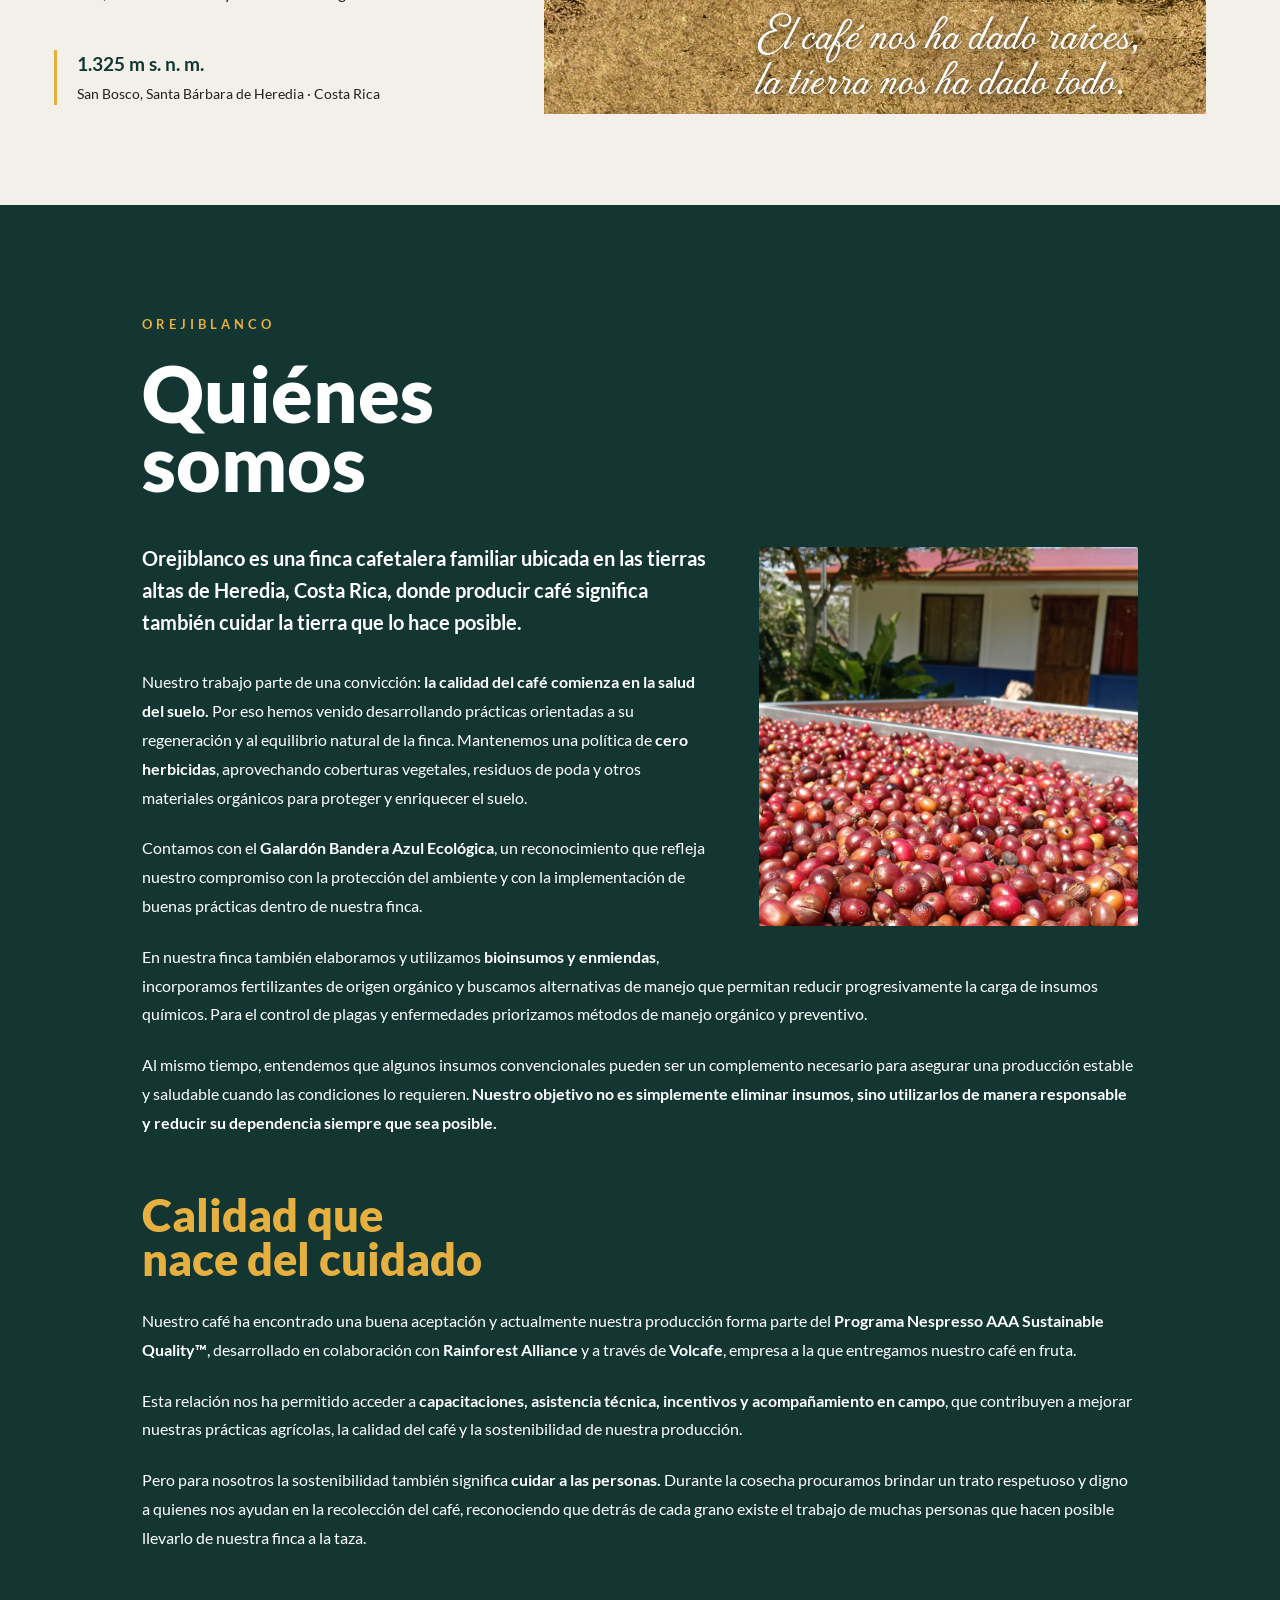
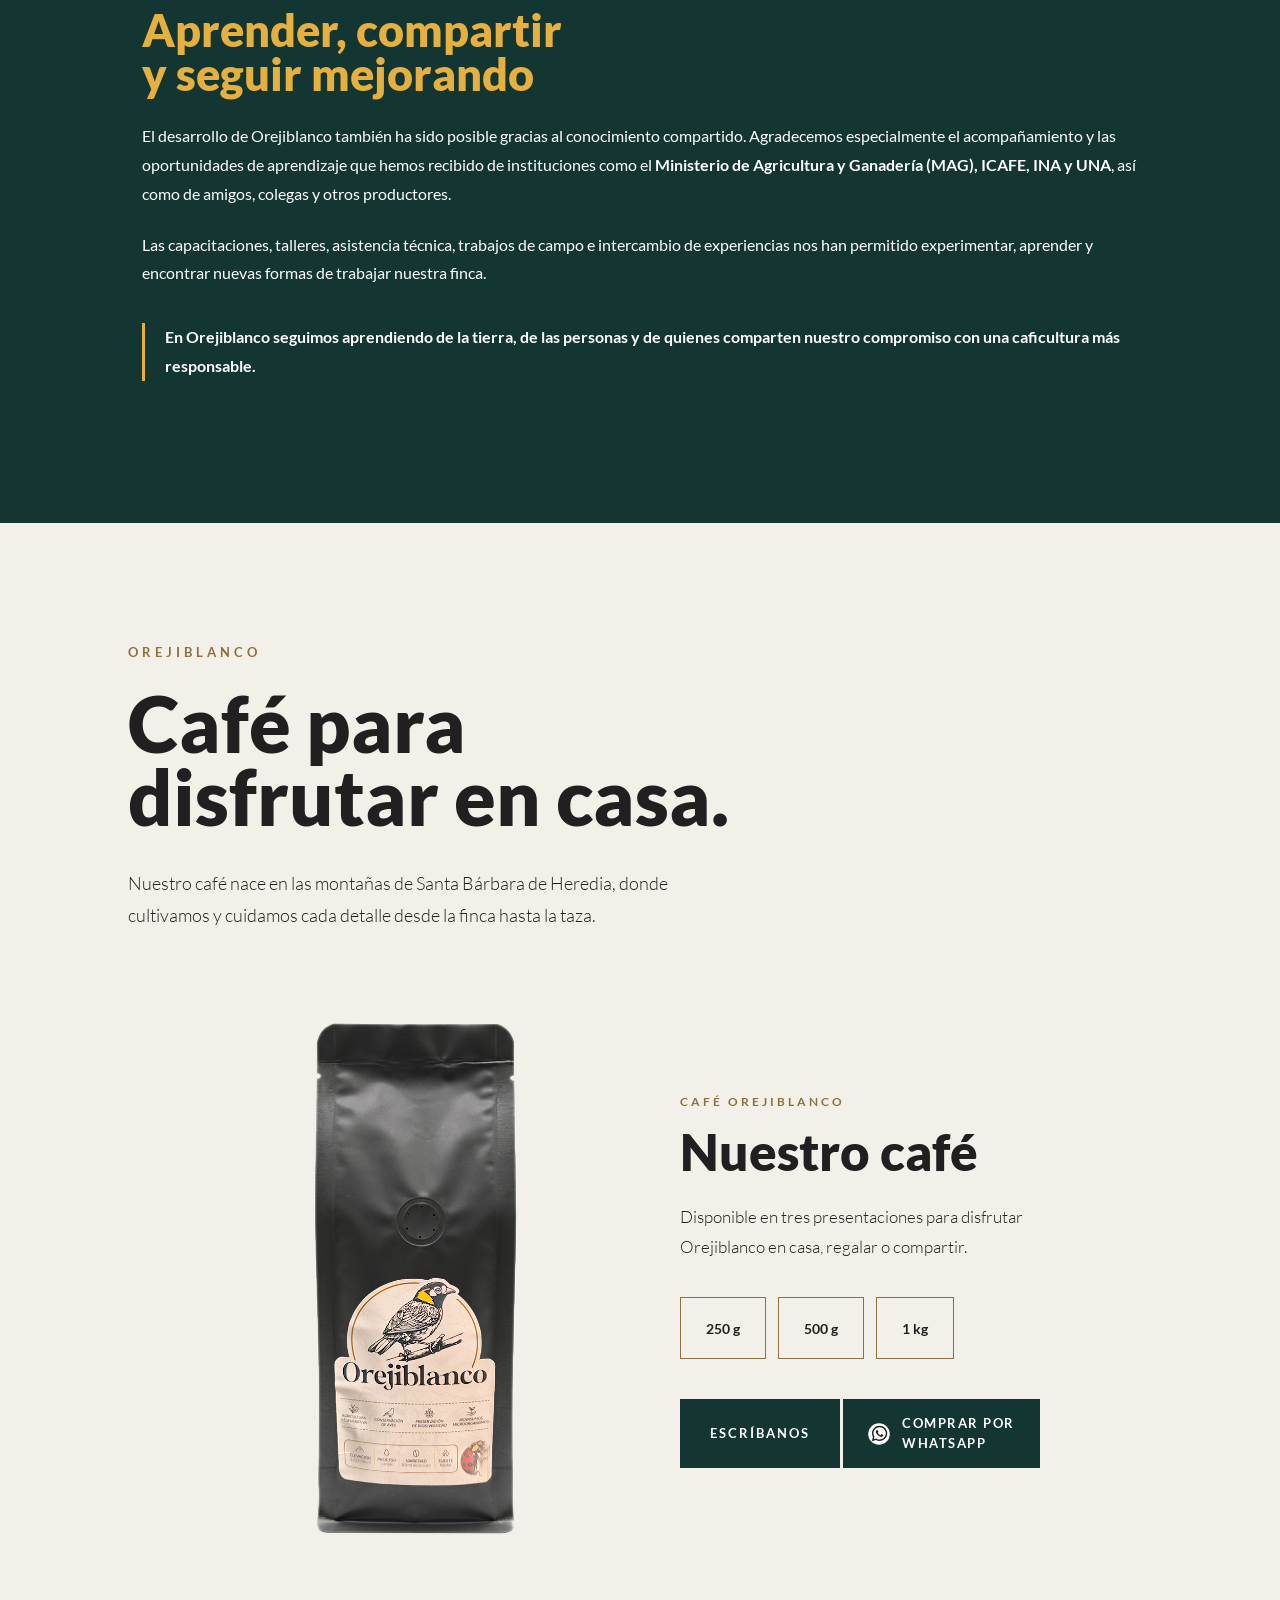
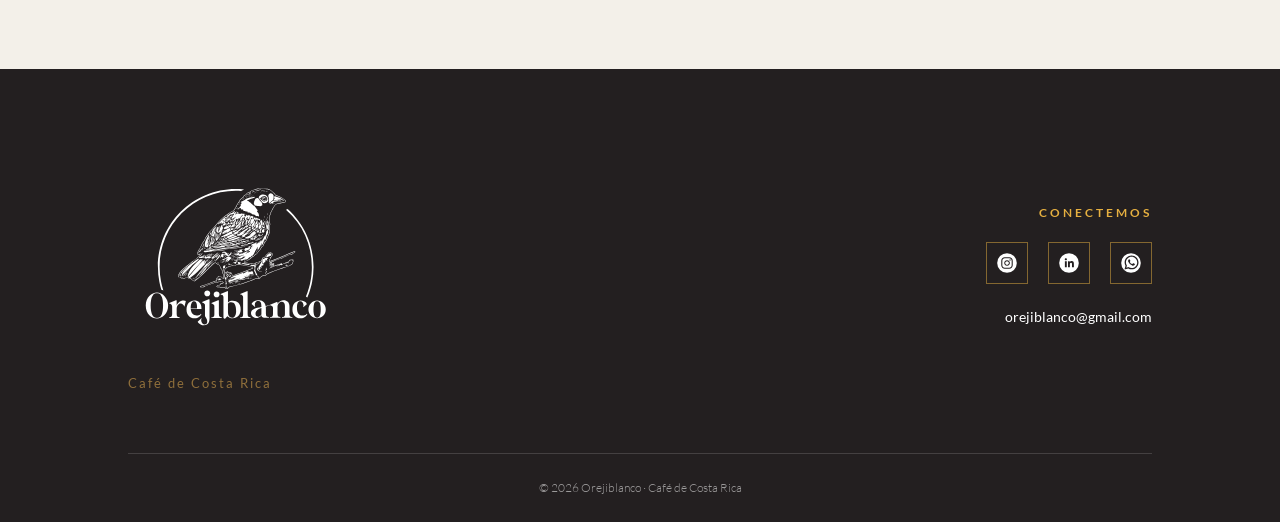
==== commit 401b6e64: "Update index.html" ====
--- a/index.html
+++ b/index.html
@@ -58,8 +58,8 @@
             class="hero-logo"
         >
 
-        <p class="hero-tagline" data-i18n="heroTagline">
-            Café que nace de la tierra que cuidamos.
+           <p class="hero-tagline" data-i18n="tagline">
+    Café que nace de la tierra que cuidamos.
         </p>
 
         <a href="#historia" class="scroll-button" data-i18n="discover">
--- a/css/style.css
+++ b/css/style.css
@@ -242,6 +242,50 @@
     line-height: 1.5;
 }
 
+/* =========================================================
+   SELECTOR DE IDIOMA
+   ========================================================= */
+
+.language-selector {
+    position: absolute;
+    top: 30px;
+    right: 40px;
+    z-index: 10;
+
+    display: flex;
+    align-items: center;
+    gap: 8px;
+
+    font-size: 13px;
+    letter-spacing: 1.5px;
+}
+
+.language-selector button {
+    background: none;
+    border: none;
+    padding: 4px 2px;
+
+    color: #ffffff;
+    font-family: 'Lato', sans-serif;
+    font-size: 13px;
+    font-weight: 700;
+    letter-spacing: 1.5px;
+
+    cursor: pointer;
+    opacity: 0.65;
+
+    transition: opacity 0.3s ease;
+}
+
+.language-selector button:hover,
+.language-selector button.active {
+    opacity: 1;
+}
+
+.language-selector span {
+    color: #ffffff;
+    opacity: 0.5;
+}
 
 /* =========================================================
    BOTÓN / INDICADOR DE SCROLL
@@ -1352,4 +1396,4 @@
         width: 100%;
     }
 
-}+}
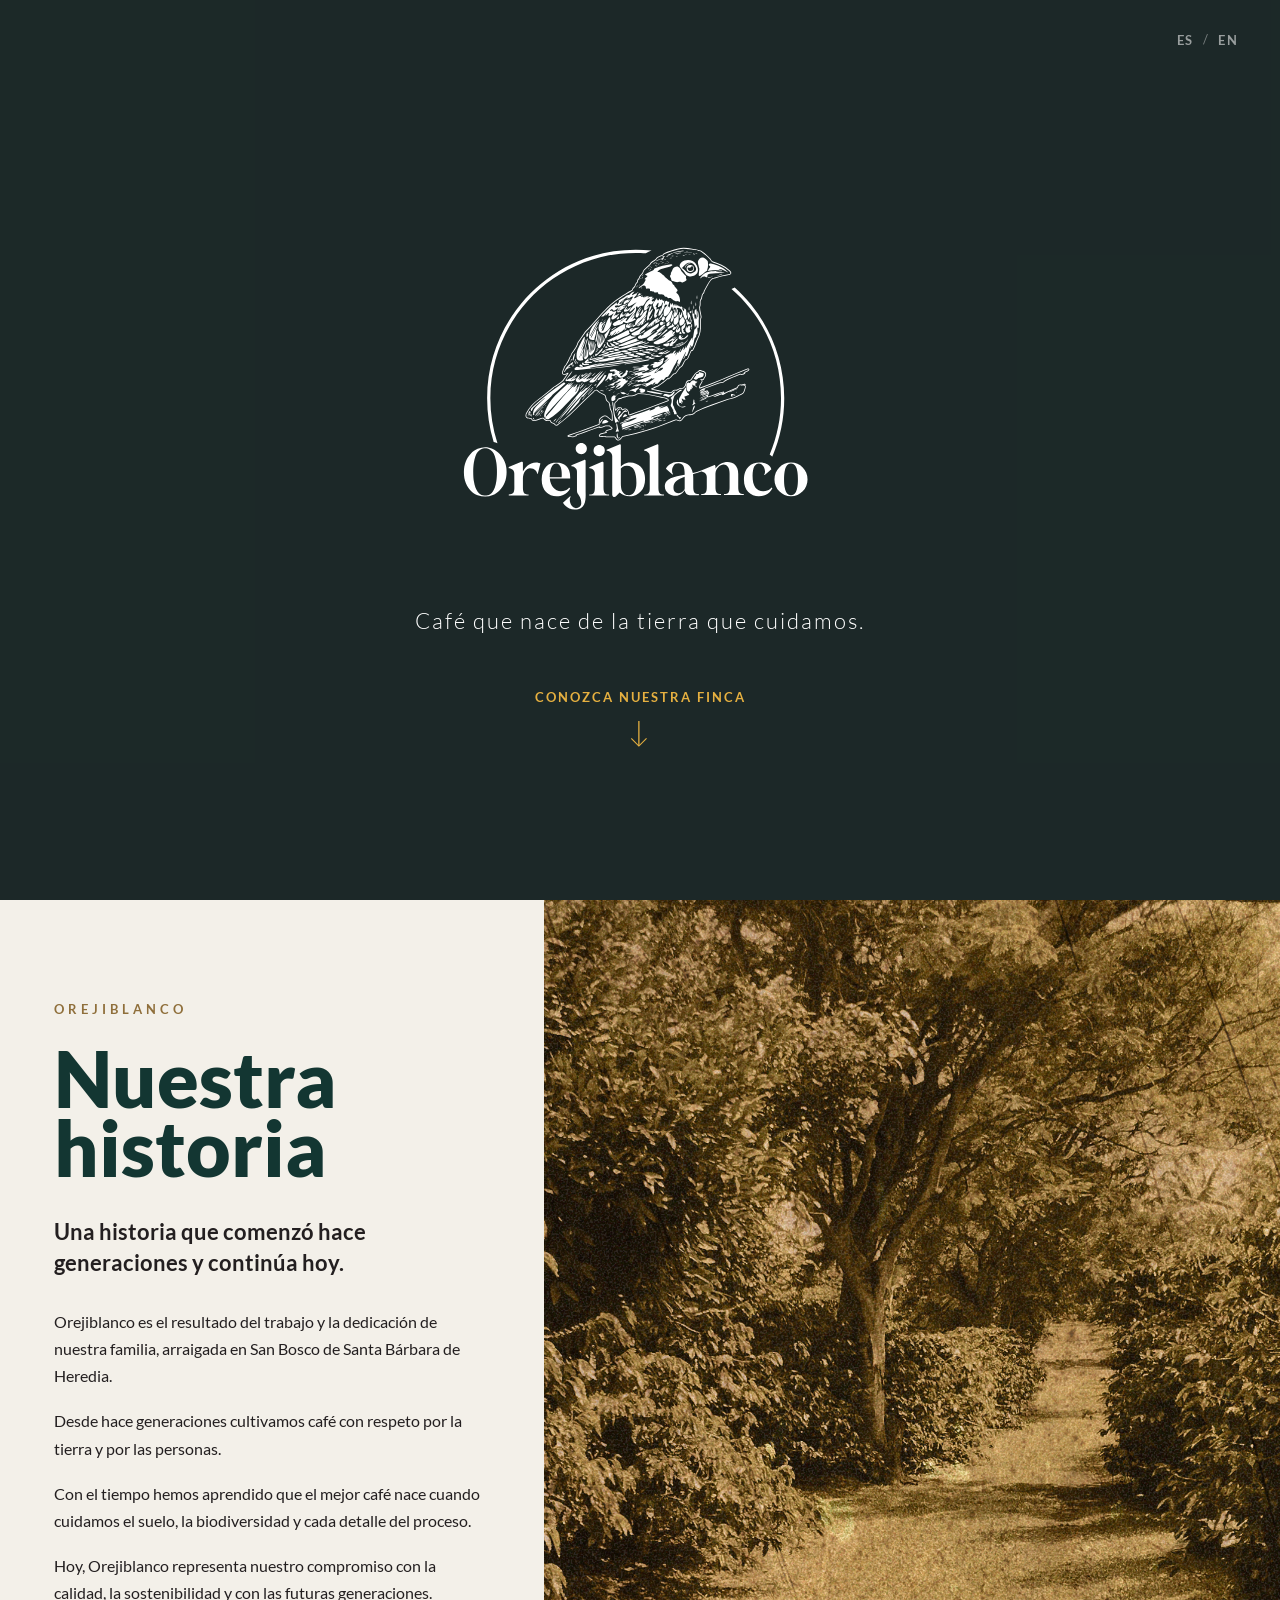
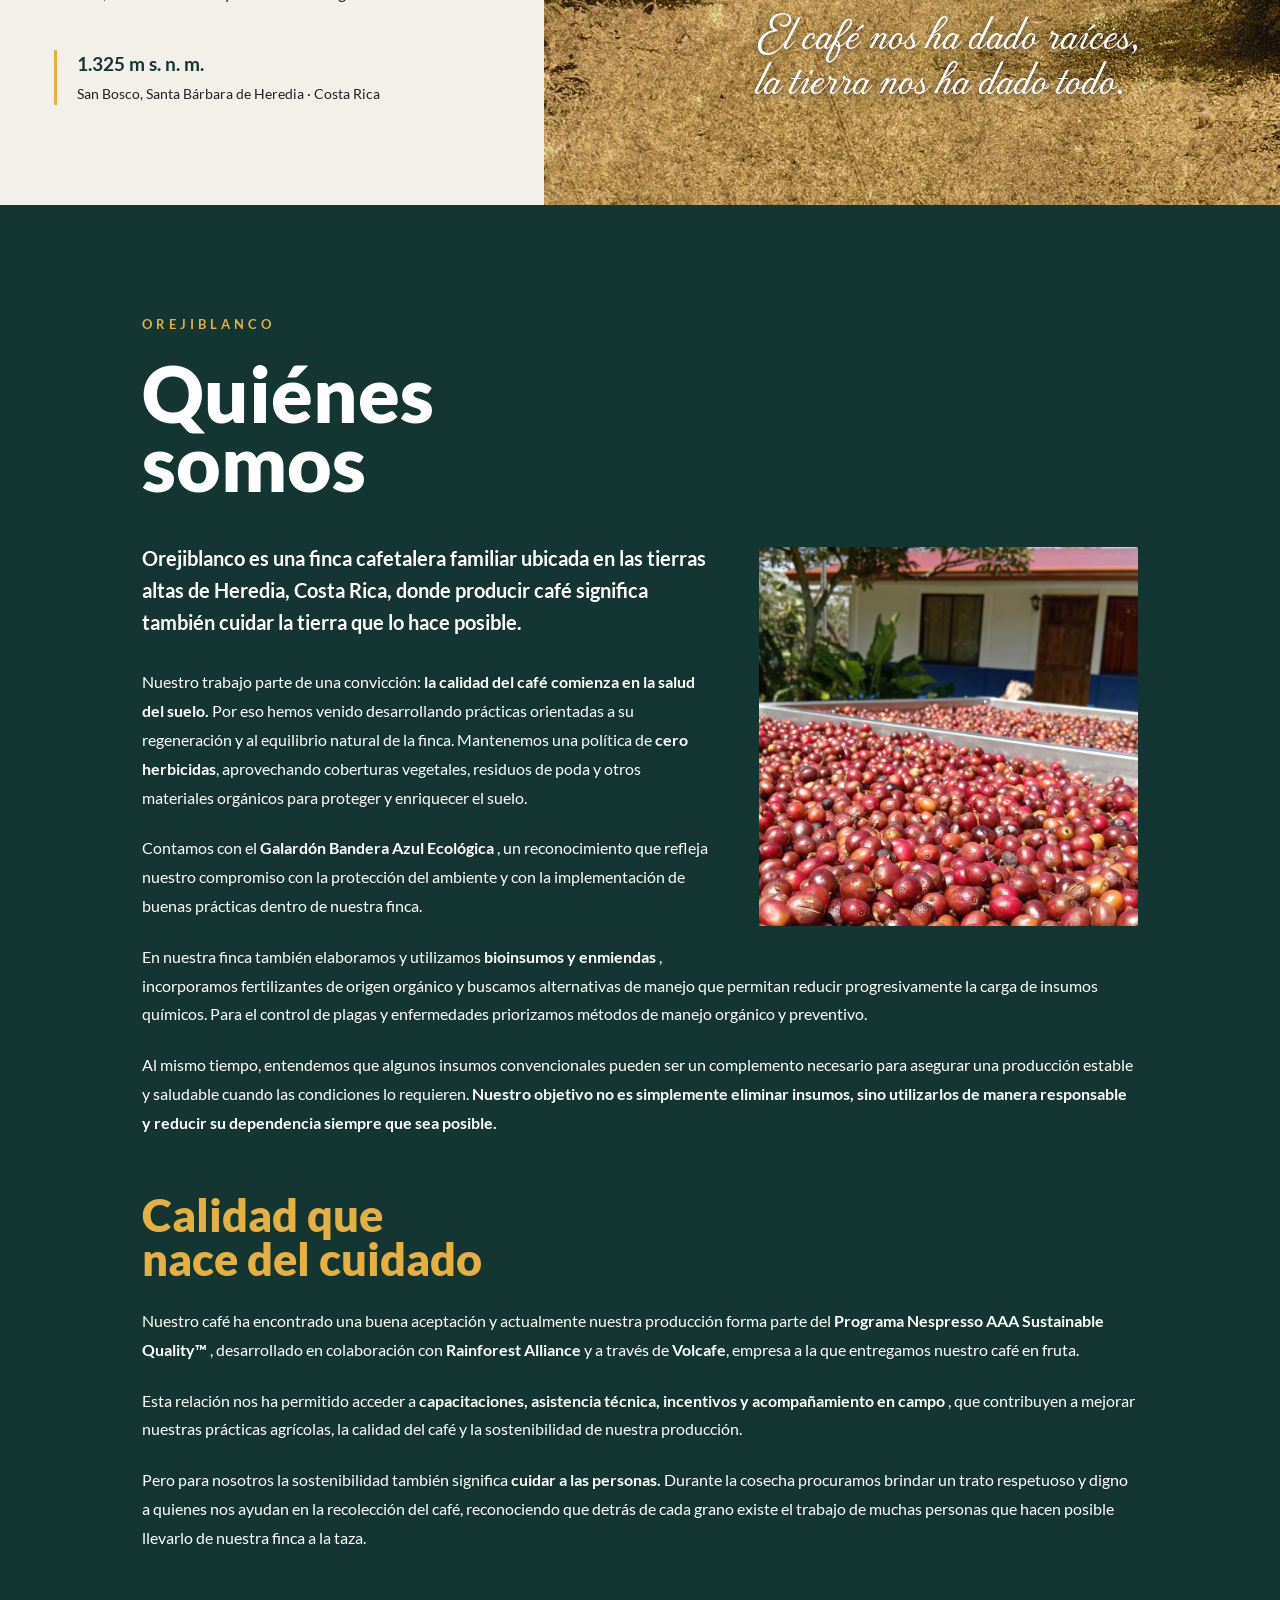
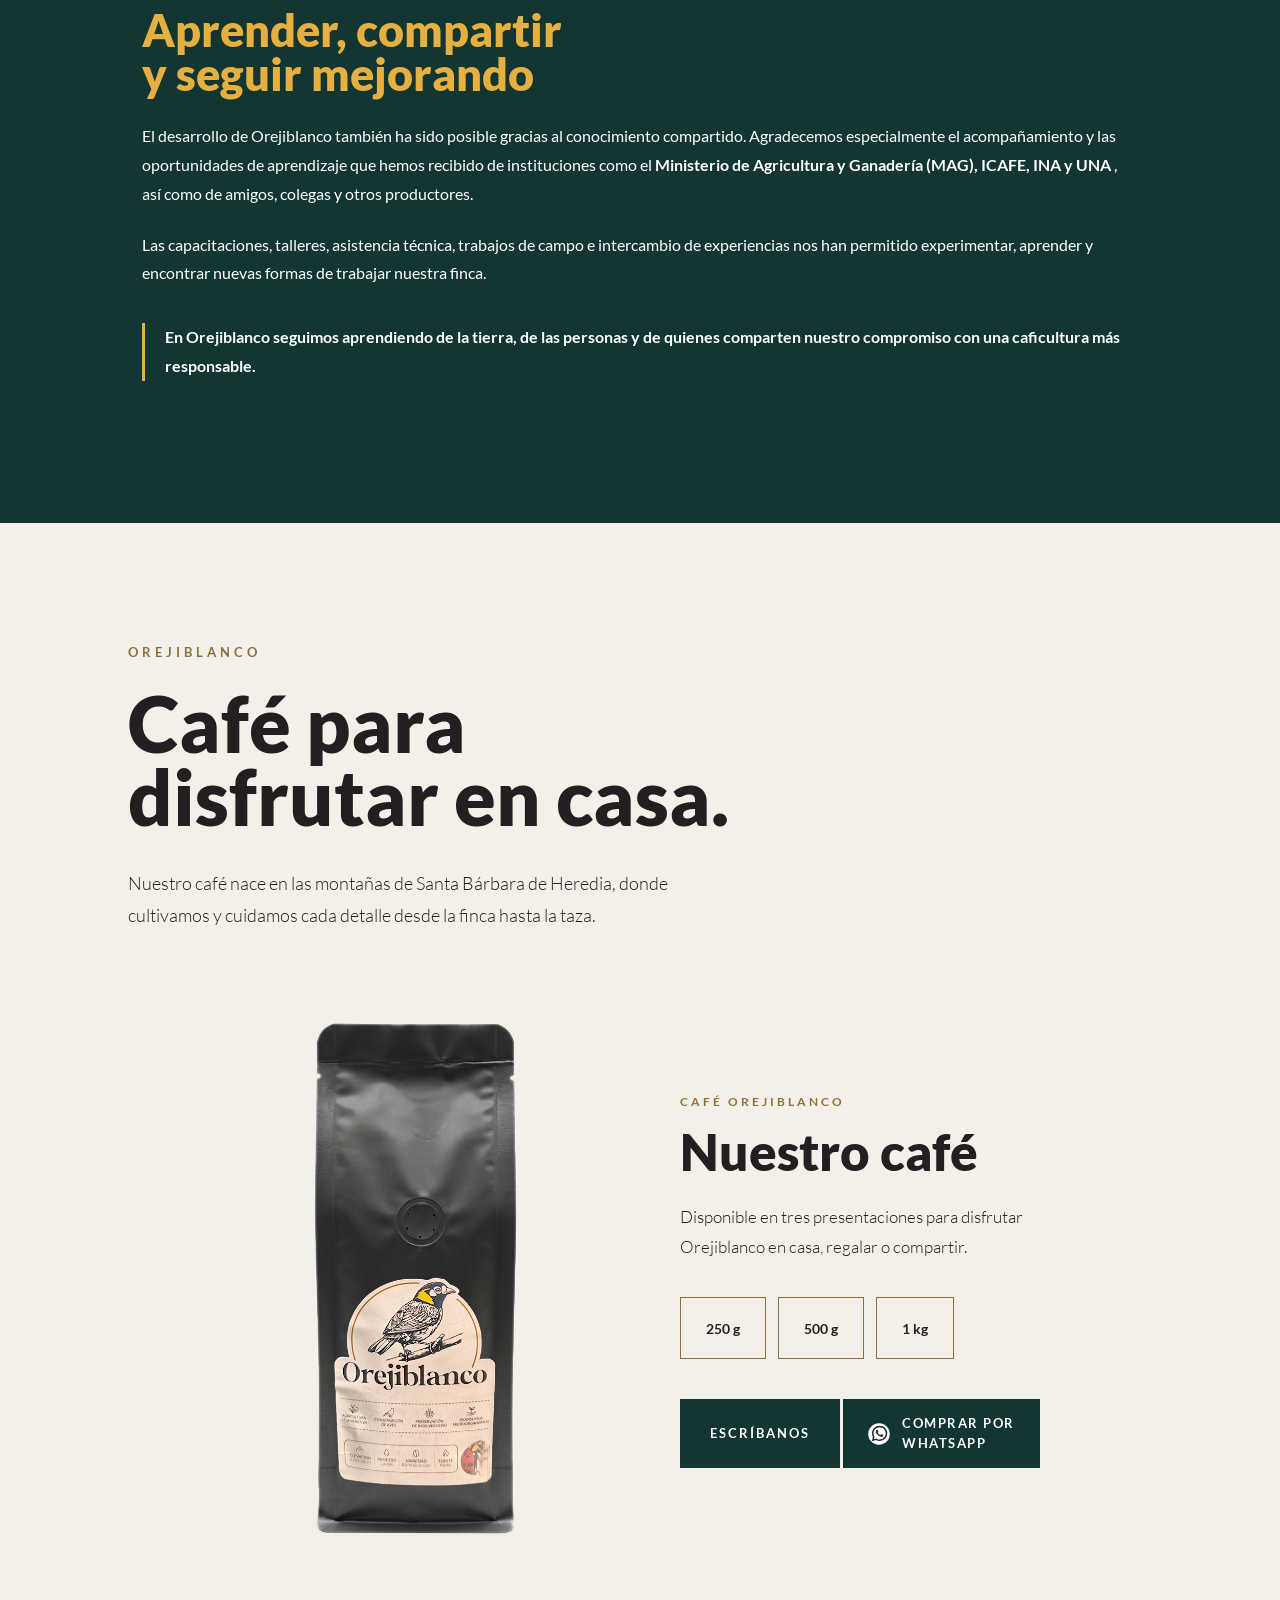
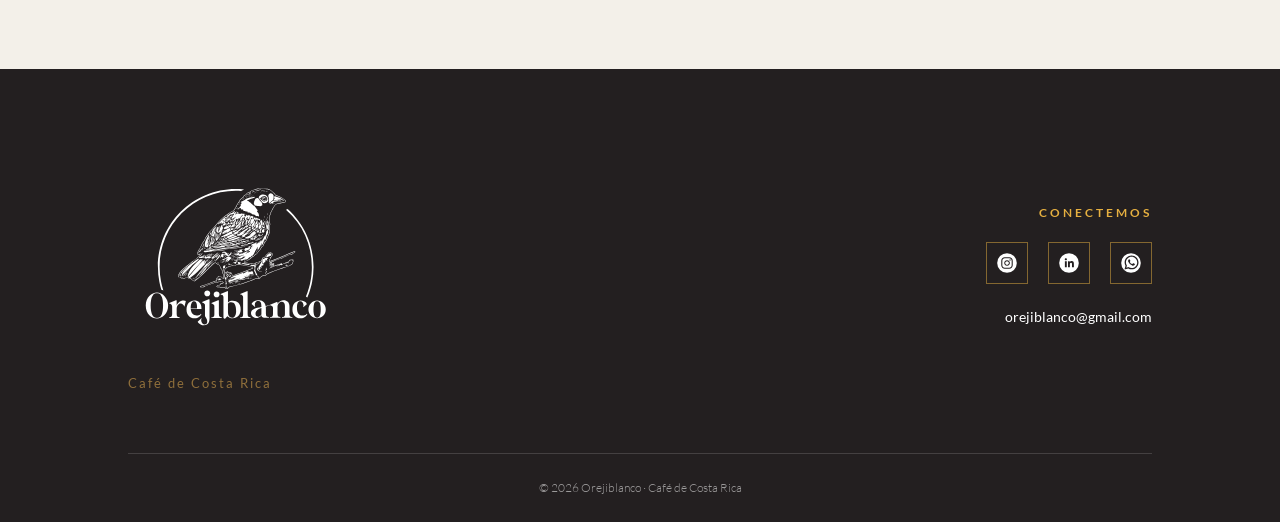
==== commit c606c6de: "Update index.html" ====
--- a/index.html
+++ b/index.html
@@ -7,7 +7,6 @@
 
     <title>Orejiblanco | Café de Costa Rica</title>
 
-    <!-- Tipografía Lato -->
     <link rel="preconnect" href="https://fonts.googleapis.com">
     <link rel="preconnect" href="https://fonts.gstatic.com" crossorigin>
 
@@ -16,103 +15,136 @@
         rel="stylesheet"
     >
 
-    <!-- CSS -->
     <link rel="stylesheet" href="css/style.css">
 </head>
 
 <body>
 
-    <!-- =========================================
+    <!-- =====================================================
          HERO
-    ========================================= -->
-
-   <main class="hero">
-
-    <!-- Video de fondo -->
-    <video
-        class="hero-video"
-        autoplay
-        muted
-        loop
-        playsinline
+         ===================================================== -->
+
+    <main class="hero">
+
+        <video
+            class="hero-video"
+            autoplay
+            muted
+            loop
+            playsinline
+        >
+            <source src="media/video/finca.mp4" type="video/mp4">
+        </video>
+
+        <div class="hero-overlay"></div>
+
+        <!-- SELECTOR DE IDIOMA -->
+
+        <div class="language-selector">
+
+            <button
+                type="button"
+                data-language="es"
+            >
+                ES
+            </button>
+
+            <span>/</span>
+
+            <button
+                type="button"
+                data-language="en"
+            >
+                EN
+            </button>
+
+        </div>
+
+
+        <!-- CONTENIDO HERO -->
+
+        <div class="hero-content">
+
+            <img
+                src="media/logo/Orejiblanco-logo-Blanco.svg"
+                alt="Orejiblanco Café"
+                class="hero-logo"
+            >
+
+            <p
+                class="hero-tagline"
+                data-i18n="tagline"
+            >
+                Café que nace de la tierra que cuidamos.
+            </p>
+
+            <a
+                href="#historia"
+                class="scroll-button"
+                data-i18n="discover"
+            >
+                CONOZCA NUESTRA FINCA <span>↓</span>
+            </a>
+
+        </div>
+
+    </main>
+
+
+    <!-- =====================================================
+         NUESTRA HISTORIA
+         ===================================================== -->
+
+    <section
+        id="historia"
+        class="historia"
     >
-        <source src="media/video/finca.mp4" type="video/mp4">
-    </video>
-
-    <!-- Capa sobre el video -->
-    <div class="hero-overlay"></div>
-
-    <!-- Selector de idioma -->
-    <div class="language-selector">
-        <button type="button" data-language="es">ES</button>
-        <span>/</span>
-        <button type="button" data-language="en">EN</button>
-    </div>
-
-    <!-- Contenido -->
-    <div class="hero-content">
-
-        <img
-            src="media/logo/Orejiblanco-logo-Blanco.svg"
-            alt="Orejiblanco Café"
-            class="hero-logo"
-        >
-
-           <p class="hero-tagline" data-i18n="tagline">
-    Café que nace de la tierra que cuidamos.
-        </p>
-
-        <a href="#historia" class="scroll-button" data-i18n="discover">
-            CONOZCA NUESTRA FINCA <span>↓</span>
-        </a>
-
-    </div>
-
-</main>
-
-
-    <!-- =========================================
-         NUESTRA HISTORIA
-    ========================================= -->
-
-    <section id="historia" class="historia">
 
         <div class="historia-texto">
 
-            <p class="section-label">
+            <p
+                class="section-label"
+                data-i18n="historyLabel"
+            >
                 OREJIBLANCO
             </p>
 
-            <h2>
+
+            <h2 data-i18n="historyTitle">
                 Nuestra<br>
                 historia
             </h2>
 
-            <p class="historia-intro">
+
+            <p
+                class="historia-intro"
+                data-i18n="historyIntro"
+            >
                 Una historia que comenzó hace generaciones
                 y continúa hoy.
             </p>
 
+
             <div class="historia-contenido">
 
-                <p>
+                <p data-i18n="history1">
                     Orejiblanco es el resultado del trabajo y la
                     dedicación de nuestra familia, arraigada en
                     San Bosco de Santa Bárbara de Heredia.
                 </p>
 
-                <p>
+                <p data-i18n="history2">
                     Desde hace generaciones cultivamos café con
                     respeto por la tierra y por las personas.
                 </p>
 
-                <p>
+                <p data-i18n="history3">
                     Con el tiempo hemos aprendido que el mejor café
                     nace cuando cuidamos el suelo, la biodiversidad
                     y cada detalle del proceso.
                 </p>
 
-                <p>
+                <p data-i18n="history4">
                     Hoy, Orejiblanco representa nuestro compromiso
                     con la calidad, la sostenibilidad y con las
                     futuras generaciones.
@@ -120,13 +152,14 @@
 
             </div>
 
+
             <div class="historia-ubicacion">
 
                 <strong>
                     1.325 m s. n. m.
                 </strong>
 
-                <span>
+                <span data-i18n="location">
                     San Bosco, Santa Bárbara de Heredia · Costa Rica
                 </span>
 
@@ -140,11 +173,13 @@
             <img
                 src="media/images/historia-cosecha.png"
                 alt="Familia trabajando en la cosecha de café en Orejiblanco"
-            >
+                data-i18n-alt="historyImageAlt"
+            >
+
 
             <div class="historia-frase">
 
-                <p>
+                <p data-i18n="phrase">
                     El café nos ha dado raíces,<br>
                     la tierra nos ha dado todo.
                 </p>
@@ -155,36 +190,54 @@
 
     </section>
 
-        <!-- =========================================
+
+    <!-- =====================================================
          QUIÉNES SOMOS
-    ========================================= -->
-
-    <section id="quienes-somos" class="quienes-somos">
+         ===================================================== -->
+
+    <section
+        id="quienes-somos"
+        class="quienes-somos"
+    >
 
         <div class="quienes-somos-texto">
 
-            <p class="section-label">
+            <p
+                class="section-label"
+                data-i18n="aboutLabel"
+            >
                 OREJIBLANCO
             </p>
 
-            <h2>
+
+            <h2 data-i18n="aboutTitle">
                 Quiénes<br>
                 somos
             </h2>
 
+
             <div class="quienes-somos-contenido">
 
-                <!-- Fotografía integrada en el texto -->
+
+                <!-- FOTO -->
+
                 <figure class="quienes-somos-foto">
 
                     <img
                         src="media/images/quienes-somos.jpg"
                         alt="Café en fruta durante la cosecha en Orejiblanco"
+                        data-i18n-alt="aboutImageAlt"
                     >
 
                 </figure>
 
-                <p class="quienes-somos-intro">
+
+                <!-- INTRODUCCIÓN -->
+
+                <p
+                    class="quienes-somos-intro"
+                    data-i18n="aboutIntro"
+                >
                     <strong>
                         Orejiblanco es una finca cafetalera familiar ubicada
                         en las tierras altas de Heredia, Costa Rica, donde
@@ -193,35 +246,55 @@
                     </strong>
                 </p>
 
-                <p>
+
+                <!-- PÁRRAFO 1 -->
+
+                <p data-i18n="about1">
                     Nuestro trabajo parte de una convicción:
-                    <strong>la calidad del café comienza en la salud del suelo.</strong>
+                    <strong>
+                        la calidad del café comienza en la salud del suelo.
+                    </strong>
                     Por eso hemos venido desarrollando prácticas orientadas
                     a su regeneración y al equilibrio natural de la finca.
-                    Mantenemos una política de <strong>cero herbicidas</strong>,
+                    Mantenemos una política de
+                    <strong>cero herbicidas</strong>,
                     aprovechando coberturas vegetales, residuos de poda y
                     otros materiales orgánicos para proteger y enriquecer
                     el suelo.
                 </p>
 
-                <p>
-                    Contamos con el <strong>Galardón Bandera Azul Ecológica</strong>,
+
+                <!-- PÁRRAFO 2 -->
+
+                <p data-i18n="about2">
+                    Contamos con el
+                    <strong>
+                        Galardón Bandera Azul Ecológica
+                    </strong>,
                     un reconocimiento que refleja nuestro compromiso con
                     la protección del ambiente y con la implementación de
                     buenas prácticas dentro de nuestra finca.
                 </p>
 
-                <p>
+
+                <!-- PÁRRAFO 3 -->
+
+                <p data-i18n="about3">
                     En nuestra finca también elaboramos y utilizamos
-                    <strong>bioinsumos y enmiendas</strong>, incorporamos
-                    fertilizantes de origen orgánico y buscamos alternativas
-                    de manejo que permitan reducir progresivamente la carga
-                    de insumos químicos. Para el control de plagas y
-                    enfermedades priorizamos métodos de manejo orgánico y
-                    preventivo.
-                </p>
-
-                <p>
+                    <strong>
+                        bioinsumos y enmiendas
+                    </strong>,
+                    incorporamos fertilizantes de origen orgánico y buscamos
+                    alternativas de manejo que permitan reducir
+                    progresivamente la carga de insumos químicos.
+                    Para el control de plagas y enfermedades priorizamos
+                    métodos de manejo orgánico y preventivo.
+                </p>
+
+
+                <!-- PÁRRAFO 4 -->
+
+                <p data-i18n="about4">
                     Al mismo tiempo, entendemos que algunos insumos
                     convencionales pueden ser un complemento necesario para
                     asegurar una producción estable y saludable cuando las
@@ -233,60 +306,98 @@
                     </strong>
                 </p>
 
-                <h3>
+
+                <!-- CALIDAD -->
+
+                <h3 data-i18n="qualityTitle">
                     Calidad que<br>
                     nace del cuidado
                 </h3>
 
-                <p>
+
+                <!-- PÁRRAFO 5 -->
+
+                <p data-i18n="about5">
                     Nuestro café ha encontrado una buena aceptación y
                     actualmente nuestra producción forma parte del
-                    <strong>Programa Nespresso AAA Sustainable Quality™</strong>,
-                    desarrollado en colaboración con <strong>Rainforest Alliance</strong>
+                    <strong>
+                        Programa Nespresso AAA Sustainable Quality™
+                    </strong>,
+                    desarrollado en colaboración con
+                    <strong>Rainforest Alliance</strong>
                     y a través de <strong>Volcafe</strong>, empresa a la que
                     entregamos nuestro café en fruta.
                 </p>
 
-                <p>
+
+                <!-- PÁRRAFO 6 -->
+
+                <p data-i18n="about6">
                     Esta relación nos ha permitido acceder a
-                    <strong>capacitaciones, asistencia técnica, incentivos
-                    y acompañamiento en campo</strong>, que contribuyen a
-                    mejorar nuestras prácticas agrícolas, la calidad del café
-                    y la sostenibilidad de nuestra producción.
-                </p>
-
-                <p>
+                    <strong>
+                        capacitaciones, asistencia técnica, incentivos
+                        y acompañamiento en campo
+                    </strong>,
+                    que contribuyen a mejorar nuestras prácticas agrícolas,
+                    la calidad del café y la sostenibilidad de nuestra
+                    producción.
+                </p>
+
+
+                <!-- PÁRRAFO 7 -->
+
+                <p data-i18n="about7">
                     Pero para nosotros la sostenibilidad también significa
-                    <strong>cuidar a las personas.</strong> Durante la cosecha
-                    procuramos brindar un trato respetuoso y digno a quienes
-                    nos ayudan en la recolección del café, reconociendo que
-                    detrás de cada grano existe el trabajo de muchas personas
-                    que hacen posible llevarlo de nuestra finca a la taza.
-                </p>
-
-                <h3>
+                    <strong>
+                        cuidar a las personas.
+                    </strong>
+                    Durante la cosecha procuramos brindar un trato respetuoso
+                    y digno a quienes nos ayudan en la recolección del café,
+                    reconociendo que detrás de cada grano existe el trabajo
+                    de muchas personas que hacen posible llevarlo de nuestra
+                    finca a la taza.
+                </p>
+
+
+                <!-- APRENDER -->
+
+                <h3 data-i18n="learningTitle">
                     Aprender, compartir<br>
                     y seguir mejorando
                 </h3>
 
-                <p>
+
+                <!-- PÁRRAFO 8 -->
+
+                <p data-i18n="about8">
                     El desarrollo de Orejiblanco también ha sido posible
                     gracias al conocimiento compartido. Agradecemos
                     especialmente el acompañamiento y las oportunidades de
                     aprendizaje que hemos recibido de instituciones como el
-                    <strong>Ministerio de Agricultura y Ganadería (MAG),
-                    ICAFE, INA y UNA</strong>, así como de amigos, colegas
-                    y otros productores.
-                </p>
-
-                <p>
+                    <strong>
+                        Ministerio de Agricultura y Ganadería (MAG),
+                        ICAFE, INA y UNA
+                    </strong>,
+                    así como de amigos, colegas y otros productores.
+                </p>
+
+
+                <!-- PÁRRAFO 9 -->
+
+                <p data-i18n="about9">
                     Las capacitaciones, talleres, asistencia técnica,
                     trabajos de campo e intercambio de experiencias nos han
                     permitido experimentar, aprender y encontrar nuevas
                     formas de trabajar nuestra finca.
                 </p>
 
-                <p class="quienes-somos-cierre">
+
+                <!-- CIERRE -->
+
+                <p
+                    class="quienes-somos-cierre"
+                    data-i18n="aboutClosing"
+                >
                     <strong>
                         En Orejiblanco seguimos aprendiendo de la tierra,
                         de las personas y de quienes comparten nuestro
@@ -300,24 +411,33 @@
 
     </section>
 
-    <!-- =========================================
+
+    <!-- =====================================================
          NUESTRO CAFÉ
-    ========================================= -->
-
-    <section id="cafe" class="cafe">
+         ===================================================== -->
+
+    <section
+        id="cafe"
+        class="cafe"
+    >
 
         <div class="cafe-header">
 
-            <p class="section-label">
+            <p
+                class="section-label"
+                data-i18n="coffeeLabel"
+            >
                 OREJIBLANCO
             </p>
 
-            <h2>
+
+            <h2 data-i18n="coffeeTitle">
                 Café para<br>
                 disfrutar en casa.
             </h2>
 
-            <p>
+
+            <p data-i18n="coffeeIntro">
                 Nuestro café nace en las montañas de Santa Bárbara
                 de Heredia, donde cultivamos y cuidamos cada detalle
                 desde la finca hasta la taza.
@@ -328,35 +448,48 @@
 
         <div class="cafe-producto">
 
-            <!-- Fotografía de la bolsa -->
+
+            <!-- IMAGEN DEL CAFÉ -->
+
             <div class="cafe-imagen">
 
                 <img
                     src="media/images/bolsa_cafe.png"
                     alt="Café Orejiblanco"
+                    data-i18n-alt="coffeeImageAlt"
                 >
 
             </div>
 
 
-            <!-- Información del producto -->
+            <!-- INFORMACIÓN DEL PRODUCTO -->
+
             <div class="cafe-info">
 
-                <p class="producto-label">
+                <p
+                    class="producto-label"
+                    data-i18n="productLabel"
+                >
                     CAFÉ OREJIBLANCO
                 </p>
 
-                <h3>
+
+                <h3 data-i18n="productTitle">
                     Nuestro café
                 </h3>
 
-                <p class="producto-descripcion">
+
+                <p
+                    class="producto-descripcion"
+                    data-i18n="productDescription"
+                >
                     Disponible en tres presentaciones para disfrutar
                     Orejiblanco en casa, regalar o compartir.
                 </p>
 
 
-                <!-- Presentaciones -->
+                <!-- PRESENTACIONES -->
+
                 <div class="presentaciones">
 
                     <div class="presentacion">
@@ -374,21 +507,25 @@
                 </div>
 
 
-                <!-- Contacto -->
+                <!-- BOTONES -->
+
                 <div class="botones-contacto">
 
                     <a
                         href="mailto:orejiblanco@gmail.com"
                         class="boton-contacto"
+                        data-i18n="emailButton"
                     >
                         ESCRÍBANOS
                     </a>
+
 
                     <a
                         href="https://wa.me/50687050902?text=Hola%2C%20me%20interesa%20comprar%20caf%C3%A9%20Orejiblanco."
                         class="boton-whatsapp"
                         target="_blank"
                         rel="noopener noreferrer"
+                        data-i18n="whatsappButton"
                     >
 
                         <img
@@ -411,15 +548,17 @@
     </section>
 
 
-    <!-- =========================================
+    <!-- =====================================================
          FOOTER
-    ========================================= -->
+         ===================================================== -->
 
     <footer class="footer">
 
         <div class="footer-contenido">
 
-            <!-- Marca -->
+
+            <!-- MARCA -->
+
             <div class="footer-marca">
 
                 <img
@@ -427,25 +566,29 @@
                     alt="Orejiblanco Café"
                 >
 
-                <p>
+                <p data-i18n="footerTagline">
                     Café de Costa Rica
                 </p>
 
             </div>
 
 
-            <!-- Contacto -->
+            <!-- CONTACTO -->
+
             <div class="footer-contacto">
 
-                <p class="footer-titulo">
+                <p
+                    class="footer-titulo"
+                    data-i18n="connect"
+                >
                     CONECTEMOS
                 </p>
 
 
-                <!-- Redes sociales -->
+                <!-- REDES -->
+
                 <div class="footer-redes">
 
-                    <!-- Instagram -->
                     <a
                         href="https://instagram.com/orejiblanco"
                         target="_blank"
@@ -461,7 +604,6 @@
                     </a>
 
 
-                    <!-- LinkedIn -->
                     <a
                         href="https://cr.linkedin.com/company/orejiblanco"
                         target="_blank"
@@ -477,7 +619,6 @@
                     </a>
 
 
-                    <!-- WhatsApp -->
                     <a
                         href="https://wa.me/50687050902"
                         target="_blank"
@@ -495,7 +636,8 @@
                 </div>
 
 
-                <!-- Correo -->
+                <!-- EMAIL -->
+
                 <div class="footer-email">
 
                     <a href="mailto:orejiblanco@gmail.com">
@@ -509,10 +651,11 @@
         </div>
 
 
-        <!-- Copyright -->
+        <!-- COPYRIGHT -->
+
         <div class="footer-bottom">
 
-            <p>
+            <p data-i18n="footerCopyright">
                 © 2026 Orejiblanco · Café de Costa Rica
             </p>
 
@@ -521,7 +664,10 @@
     </footer>
 
 
-    <!-- JavaScript -->
+    <!-- =====================================================
+         JAVASCRIPT
+         ===================================================== -->
+
     <script src="js/script.js"></script>
 
 </body>
--- a/css/style.css
+++ b/css/style.css
@@ -102,7 +102,6 @@
    ========================================================= */
 
 :root {
-
     --dorado: #8F6F3B;
     --amarillo: #E6B040;
     --negro: #231F20;
@@ -110,7 +109,6 @@
 
     --crema: #F3F0E9;
     --blanco: #FFFFFF;
-
 }
 
 
@@ -136,6 +134,11 @@
     overflow-x: hidden;
 }
 
+img,
+video {
+    max-width: 100%;
+}
+
 
 /* =========================================================
    HERO / PANTALLA PRINCIPAL
@@ -191,6 +194,67 @@
 
 
 /* =========================================================
+   SELECTOR DE IDIOMA
+   ========================================================= */
+
+.language-selector {
+    position: absolute;
+
+    top: 28px;
+    right: 40px;
+
+    z-index: 20;
+
+    display: flex;
+    align-items: center;
+
+    gap: 7px;
+
+    font-family: 'Lato', sans-serif;
+    font-size: 13px;
+
+    letter-spacing: 1.5px;
+}
+
+.language-selector button {
+    padding: 4px 2px;
+
+    border: none;
+    background: transparent;
+
+    color: var(--blanco);
+
+    font-family: 'Lato', sans-serif;
+    font-size: 13px;
+    font-weight: 700;
+
+    letter-spacing: 1.5px;
+
+    cursor: pointer;
+
+    opacity: 0.55;
+
+    transition:
+        opacity 0.3s ease,
+        color 0.3s ease;
+}
+
+.language-selector button:hover {
+    opacity: 1;
+}
+
+.language-selector button.active {
+    color: var(--amarillo);
+    opacity: 1;
+}
+
+.language-selector span {
+    color: var(--blanco);
+    opacity: 0.4;
+}
+
+
+/* =========================================================
    CONTENIDO DEL HERO
    ========================================================= */
 
@@ -236,56 +300,14 @@
     margin-bottom: 50px;
 
     font-size: clamp(1rem, 2vw, 1.4rem);
+
     font-weight: 300;
 
     letter-spacing: 2px;
+
     line-height: 1.5;
 }
 
-/* =========================================================
-   SELECTOR DE IDIOMA
-   ========================================================= */
-
-.language-selector {
-    position: absolute;
-    top: 30px;
-    right: 40px;
-    z-index: 10;
-
-    display: flex;
-    align-items: center;
-    gap: 8px;
-
-    font-size: 13px;
-    letter-spacing: 1.5px;
-}
-
-.language-selector button {
-    background: none;
-    border: none;
-    padding: 4px 2px;
-
-    color: #ffffff;
-    font-family: 'Lato', sans-serif;
-    font-size: 13px;
-    font-weight: 700;
-    letter-spacing: 1.5px;
-
-    cursor: pointer;
-    opacity: 0.65;
-
-    transition: opacity 0.3s ease;
-}
-
-.language-selector button:hover,
-.language-selector button.active {
-    opacity: 1;
-}
-
-.language-selector span {
-    color: #ffffff;
-    opacity: 0.5;
-}
 
 /* =========================================================
    BOTÓN / INDICADOR DE SCROLL
@@ -293,6 +315,7 @@
 
 .scroll-button {
     display: flex;
+
     flex-direction: column;
     align-items: center;
 
@@ -303,6 +326,7 @@
     text-decoration: none;
 
     font-size: 0.8rem;
+
     font-weight: 700;
 
     letter-spacing: 2px;
@@ -314,12 +338,15 @@
 
 .scroll-button span {
     font-size: 1.8rem;
+
     font-weight: 300;
+
     line-height: 1;
 }
 
 .scroll-button:hover {
     color: var(--blanco);
+
     transform: translateY(6px);
 }
 
@@ -332,9 +359,11 @@
     min-height: 100vh;
 
     display: grid;
+
     grid-template-columns: 0.85fr 1.15fr;
 
     background-color: var(--crema);
+
     color: var(--negro);
 }
 
@@ -347,7 +376,9 @@
     padding: 100px 10%;
 
     display: flex;
+
     flex-direction: column;
+
     justify-content: center;
 }
 
@@ -366,6 +397,7 @@
     color: var(--amarillo);
 
     font-size: 0.8rem;
+
     font-weight: 700;
 
     letter-spacing: 4px;
@@ -380,6 +412,7 @@
     margin-bottom: 35px;
 
     font-size: clamp(3rem, 6vw, 5.5rem);
+
     font-weight: 900;
 
     line-height: 0.9;
@@ -398,6 +431,7 @@
     margin-bottom: 30px;
 
     font-size: 1.35rem;
+
     font-weight: 700;
 
     line-height: 1.4;
@@ -416,6 +450,7 @@
     margin-bottom: 18px;
 
     font-size: 1rem;
+
     font-weight: 400;
 
     line-height: 1.7;
@@ -428,11 +463,13 @@
 
 .historia-ubicacion {
     display: flex;
+
     flex-direction: column;
 
     gap: 5px;
 
     margin-top: 25px;
+
     padding-left: 20px;
 
     border-left: 3px solid var(--amarillo);
@@ -442,11 +479,13 @@
     color: var(--verde);
 
     font-size: 1.2rem;
+
     font-weight: 700;
 }
 
 .historia-ubicacion span {
     font-size: 0.9rem;
+
     font-weight: 400;
 }
 
@@ -464,10 +503,13 @@
 }
 
 .historia-imagen img {
-    width: 90%;
-    height: 90%;
+    width: 100%;
+    height: 100%;
+
+    display: block;
 
     object-fit: cover;
+
     object-position: center;
 }
 
@@ -483,6 +525,7 @@
     bottom: 10%;
 
     width: 90%;
+
     max-width: 430px;
 
     padding: 10px;
@@ -498,6 +541,7 @@
     font-family: 'VerandahReverie', cursive;
 
     font-size: clamp(1.5rem, 3.5vw, 3.2rem);
+
     font-weight: 400;
 
     line-height: 1;
@@ -510,6 +554,138 @@
 
 
 /* =========================================================
+   SECCIÓN — QUIÉNES SOMOS
+   ========================================================= */
+
+.quienes-somos {
+    background-color: var(--verde);
+
+    color: var(--blanco);
+}
+
+
+/* =========================================================
+   CONTENIDO
+   ========================================================= */
+
+.quienes-somos-texto {
+    max-width: 1200px;
+
+    margin: 0 auto;
+
+    padding: 110px 8% 120px;
+}
+
+
+/* =========================================================
+   TÍTULO
+   ========================================================= */
+
+.quienes-somos h2 {
+    margin-bottom: 45px;
+
+    font-size: clamp(3rem, 6vw, 5.5rem);
+
+    font-weight: 900;
+
+    line-height: 0.9;
+
+    color: var(--blanco);
+}
+
+
+/* =========================================================
+   TEXTO
+   ========================================================= */
+
+.quienes-somos-contenido {
+    font-size: 1rem;
+
+    line-height: 1.8;
+}
+
+.quienes-somos-contenido p {
+    margin-bottom: 22px;
+}
+
+.quienes-somos-contenido strong {
+    font-weight: 700;
+}
+
+
+/* =========================================================
+   FOTOGRAFÍA INTEGRADA EN EL TEXTO
+   ========================================================= */
+
+.quienes-somos-foto {
+    float: right;
+
+    width: 38%;
+
+    margin: 5px 0 30px 45px;
+}
+
+.quienes-somos-foto img {
+    display: block;
+
+    width: 100%;
+
+    height: auto;
+
+    border-radius: 2px;
+}
+
+
+/* =========================================================
+   INTRODUCCIÓN
+   ========================================================= */
+
+.quienes-somos-intro {
+    margin-bottom: 30px !important;
+
+    font-size: 1.25rem !important;
+
+    line-height: 1.6 !important;
+}
+
+
+/* =========================================================
+   SUBTÍTULOS
+   ========================================================= */
+
+.quienes-somos h3 {
+    clear: both;
+
+    margin-top: 55px;
+
+    margin-bottom: 25px;
+
+    font-size: clamp(2rem, 3.5vw, 3rem);
+
+    font-weight: 900;
+
+    line-height: 1;
+
+    color: var(--amarillo);
+}
+
+
+/* =========================================================
+   CIERRE
+   ========================================================= */
+
+.quienes-somos-cierre {
+    clear: both;
+
+    margin-top: 35px;
+
+    padding-left: 20px;
+
+    border-left: 3px solid var(--amarillo);
+}
+
+
+/* =========================================================
    NUESTRO CAFÉ
    ========================================================= */
 
@@ -519,6 +695,7 @@
     padding: 120px 10%;
 
     background-color: var(--crema);
+
     color: var(--negro);
 }
 
@@ -541,6 +718,7 @@
     margin-bottom: 35px;
 
     font-size: clamp(2.8rem, 6vw, 5.5rem);
+
     font-weight: 900;
 
     line-height: 0.95;
@@ -550,6 +728,7 @@
     max-width: 620px;
 
     font-size: 1.1rem;
+
     font-weight: 300;
 
     line-height: 1.8;
@@ -583,11 +762,13 @@
     display: flex;
 
     justify-content: center;
+
     align-items: center;
 }
 
 .cafe-imagen img {
     width: 100%;
+
     max-width: 260px;
 
     height: auto;
@@ -610,6 +791,7 @@
     color: var(--dorado);
 
     font-size: 0.75rem;
+
     font-weight: 700;
 
     letter-spacing: 3px;
@@ -619,6 +801,7 @@
     margin-bottom: 25px;
 
     font-size: clamp(2rem, 4vw, 3.5rem);
+
     font-weight: 900;
 
     line-height: 1;
@@ -628,6 +811,7 @@
     margin-bottom: 35px;
 
     font-size: 1.05rem;
+
     font-weight: 300;
 
     line-height: 1.8;
@@ -658,11 +842,13 @@
 
 .presentacion span {
     font-size: 0.9rem;
+
     font-weight: 700;
 }
 
 .presentacion:hover {
     background-color: var(--verde);
+
     color: var(--blanco);
 }
 
@@ -699,23 +885,29 @@
 }
 
 
-/* Botón correo */
+/* =========================================================
+   BOTÓN CORREO
+   ========================================================= */
 
 .botones-contacto .boton-contacto {
     min-height: 54px;
 
     display: inline-flex;
+
     align-items: center;
+
     justify-content: center;
 
     padding: 15px 30px;
 
     background-color: var(--verde);
+
     color: var(--blanco);
 
     text-decoration: none;
 
     font-size: 0.8rem;
+
     font-weight: 700;
 
     letter-spacing: 2px;
@@ -726,13 +918,17 @@
 }
 
 
-/* Botón WhatsApp */
+/* =========================================================
+   BOTÓN WHATSAPP
+   ========================================================= */
 
 .botones-contacto .boton-whatsapp {
     min-height: 54px;
 
     display: inline-flex;
+
     align-items: center;
+
     justify-content: center;
 
     gap: 12px;
@@ -740,6 +936,7 @@
     padding: 15px 25px;
 
     background-color: var(--verde);
+
     color: var(--blanco);
 
     text-decoration: none;
@@ -747,6 +944,7 @@
     font-family: 'Lato', sans-serif;
 
     font-size: 0.8rem;
+
     font-weight: 700;
 
     letter-spacing: 1.5px;
@@ -759,7 +957,9 @@
 }
 
 
-/* Icono WhatsApp */
+/* =========================================================
+   ICONO WHATSAPP
+   ========================================================= */
 
 .boton-whatsapp img {
     width: 22px;
@@ -769,11 +969,14 @@
 }
 
 
-/* Hover botones */
+/* =========================================================
+   HOVER BOTONES
+   ========================================================= */
 
 .botones-contacto .boton-contacto:hover,
 .botones-contacto .boton-whatsapp:hover {
     background-color: var(--dorado);
+
     color: var(--blanco);
 
     transform: translateY(-3px);
@@ -788,6 +991,7 @@
     padding: 70px 10% 25px;
 
     background-color: var(--negro);
+
     color: var(--blanco);
 }
 
@@ -800,6 +1004,7 @@
     display: flex;
 
     justify-content: space-between;
+
     align-items: center;
 
     gap: 50px;
@@ -818,6 +1023,7 @@
 
 .footer-marca {
     display: flex;
+
     flex-direction: column;
 
     gap: 15px;
@@ -825,6 +1031,7 @@
 
 .footer-marca img {
     width: 220px;
+
     height: auto;
 
     display: block;
@@ -836,6 +1043,7 @@
     font-size: 0.8rem;
 
     letter-spacing: 2px;
+
     font-weight: 400;
 }
 
@@ -846,6 +1054,7 @@
 
 .footer-contacto {
     display: flex;
+
     flex-direction: column;
 
     align-items: flex-end;
@@ -857,6 +1066,7 @@
     color: var(--amarillo);
 
     font-size: 0.75rem;
+
     font-weight: 700;
 
     letter-spacing: 3px;
@@ -877,10 +1087,13 @@
 
 .footer-redes a {
     width: 42px;
+
     height: 42px;
 
     display: flex;
+
     align-items: center;
+
     justify-content: center;
 
     border: 1px solid rgba(230, 176, 64, 0.5);
@@ -893,6 +1106,7 @@
 
 .footer-redes img {
     width: 20px;
+
     height: 20px;
 
     display: block;
@@ -921,6 +1135,7 @@
     text-decoration: none;
 
     font-size: 0.9rem;
+
     font-weight: 400;
 
     transition: color 0.3s ease;
@@ -951,6 +1166,7 @@
     color: rgba(255, 255, 255, 0.55);
 
     font-size: 0.75rem;
+
     font-weight: 300;
 }
 
@@ -969,8 +1185,9 @@
         width: min(380px, 70vw);
     }
 
-    .finca {
-        padding: 100px 8%;
+    .language-selector {
+        top: 25px;
+        right: 30px;
     }
 
     .historia-texto {
@@ -983,9 +1200,19 @@
 
     .footer {
         padding-left: 8%;
+
         padding-right: 8%;
     }
 
+    .quienes-somos-texto {
+        padding: 90px 8% 100px;
+    }
+
+    .quienes-somos-foto {
+        width: 40%;
+
+        margin-left: 35px;
+    }
 }
 
 
@@ -994,6 +1221,23 @@
    ========================================================= */
 
 @media (max-width: 768px) {
+
+    /* -----------------------------------------
+       SELECTOR DE IDIOMA
+    ----------------------------------------- */
+
+    .language-selector {
+        top: 20px;
+
+        right: 20px;
+
+        font-size: 12px;
+    }
+
+    .language-selector button {
+        font-size: 12px;
+    }
+
 
     /* -----------------------------------------
        HERO
@@ -1001,6 +1245,7 @@
 
     .hero {
         height: 100svh;
+
         min-height: 550px;
     }
 
@@ -1033,6 +1278,7 @@
 
     .historia {
         display: flex;
+
         flex-direction: column;
     }
 
@@ -1053,22 +1299,50 @@
     }
 
     .historia-imagen img {
-        width: 90%;
-        height: 90%;
+        width: 100%;
+
+        height: 100%;
 
         object-position: center center;
     }
 
     .historia-frase {
         right: 7%;
+
         bottom: 5%;
 
         width: 90%;
+
         max-width: none;
     }
 
     .historia-frase p {
         font-size: clamp(2rem, 9vw, 3rem);
+    }
+
+
+    /* -----------------------------------------
+       QUIÉNES SOMOS
+    ----------------------------------------- */
+
+    .quienes-somos-texto {
+        padding: 80px 8% 90px;
+    }
+
+    .quienes-somos h2 {
+        font-size: clamp(3rem, 15vw, 5rem);
+    }
+
+    .quienes-somos-foto {
+        float: none;
+
+        width: 75%;
+
+        margin: 0 auto 35px;
+    }
+
+    .quienes-somos-intro {
+        font-size: 1.15rem !important;
     }
 
 
@@ -1176,7 +1450,6 @@
     .botones-contacto .boton-whatsapp {
         width: 100%;
     }
-
 }
 
 
@@ -1185,6 +1458,12 @@
    ========================================================= */
 
 @media (max-width: 480px) {
+
+    .language-selector {
+        top: 18px;
+
+        right: 18px;
+    }
 
     .hero-content {
         padding: 20px;
@@ -1200,200 +1479,23 @@
 
     .historia-texto {
         padding-left: 7%;
+
         padding-right: 7%;
     }
 
     .cafe {
         padding-left: 7%;
+
         padding-right: 7%;
     }
-
-}
-/* =========================================================
-   SECCIÓN — QUIÉNES SOMOS
-   ========================================================= */
-
-.quienes-somos {
-    background-color: var(--verde);
-    color: var(--blanco);
-}
-
-
-/* =========================================================
-   CONTENIDO
-   ========================================================= */
-
-.quienes-somos-texto {
-    max-width: 1200px;
-    margin: 0 auto;
-
-    padding: 110px 8% 120px;
-}
-
-
-/* =========================================================
-   TÍTULO
-   ========================================================= */
-
-.quienes-somos h2 {
-    margin-bottom: 45px;
-
-    font-size: clamp(3rem, 6vw, 5.5rem);
-    font-weight: 900;
-
-    line-height: 0.9;
-
-    color: var(--blanco);
-}
-
-
-/* =========================================================
-   TEXTO
-   ========================================================= */
-
-.quienes-somos-contenido {
-    font-size: 1rem;
-    line-height: 1.8;
-}
-
-.quienes-somos-contenido p {
-    margin-bottom: 22px;
-}
-
-.quienes-somos-contenido strong {
-    font-weight: 700;
-}
-
-
-/* =========================================================
-   FOTOGRAFÍA INTEGRADA EN EL TEXTO
-   ========================================================= */
-
-.quienes-somos-foto {
-    float: right;
-
-    width: 38%;
-
-    margin: 5px 0 30px 45px;
-}
-
-.quienes-somos-foto img {
-    display: block;
-
-    width: 100%;
-    height: auto;
-
-    border-radius: 2px;
-}
-
-
-/* =========================================================
-   INTRODUCCIÓN
-   ========================================================= */
-
-.quienes-somos-intro {
-    margin-bottom: 30px !important;
-
-    font-size: 1.25rem !important;
-    line-height: 1.6 !important;
-}
-
-
-/* =========================================================
-   SUBTÍTULOS
-   ========================================================= */
-
-.quienes-somos h3 {
-    clear: both;
-
-    margin-top: 55px;
-    margin-bottom: 25px;
-
-    font-size: clamp(2rem, 3.5vw, 3rem);
-    font-weight: 900;
-
-    line-height: 1;
-
-    color: var(--amarillo);
-}
-
-
-/* =========================================================
-   CIERRE
-   ========================================================= */
-
-.quienes-somos-cierre {
-    clear: both;
-
-    margin-top: 35px;
-
-    padding-left: 20px;
-
-    border-left: 3px solid var(--amarillo);
-}
-
-
-/* =========================================================
-   RESPONSIVE — TABLET
-   ========================================================= */
-
-@media (max-width: 1024px) {
-
-    .quienes-somos-texto {
-        padding: 90px 8% 100px;
-    }
-
-    .quienes-somos-foto {
-        width: 40%;
-
-        margin-left: 35px;
-    }
-
-}
-
-
-/* =========================================================
-   RESPONSIVE — CELULAR
-   ========================================================= */
-
-@media (max-width: 768px) {
-
-    .quienes-somos-texto {
-        padding: 80px 8% 90px;
-    }
-
-    .quienes-somos h2 {
-        font-size: clamp(3rem, 15vw, 5rem);
-    }
-
-    .quienes-somos-foto {
-        float: none;
-
-        width: 75%;
-
-        margin: 0 auto 35px;
-    }
-
-    .quienes-somos-intro {
-        font-size: 1.15rem !important;
-    }
-
-}
-
-
-/* =========================================================
-   RESPONSIVE — CELULARES PEQUEÑOS
-   ========================================================= */
-
-@media (max-width: 480px) {
 
     .quienes-somos-texto {
         padding-left: 7%;
+
         padding-right: 7%;
     }
 
     .quienes-somos-foto {
         width: 100%;
     }
-
-}
+}
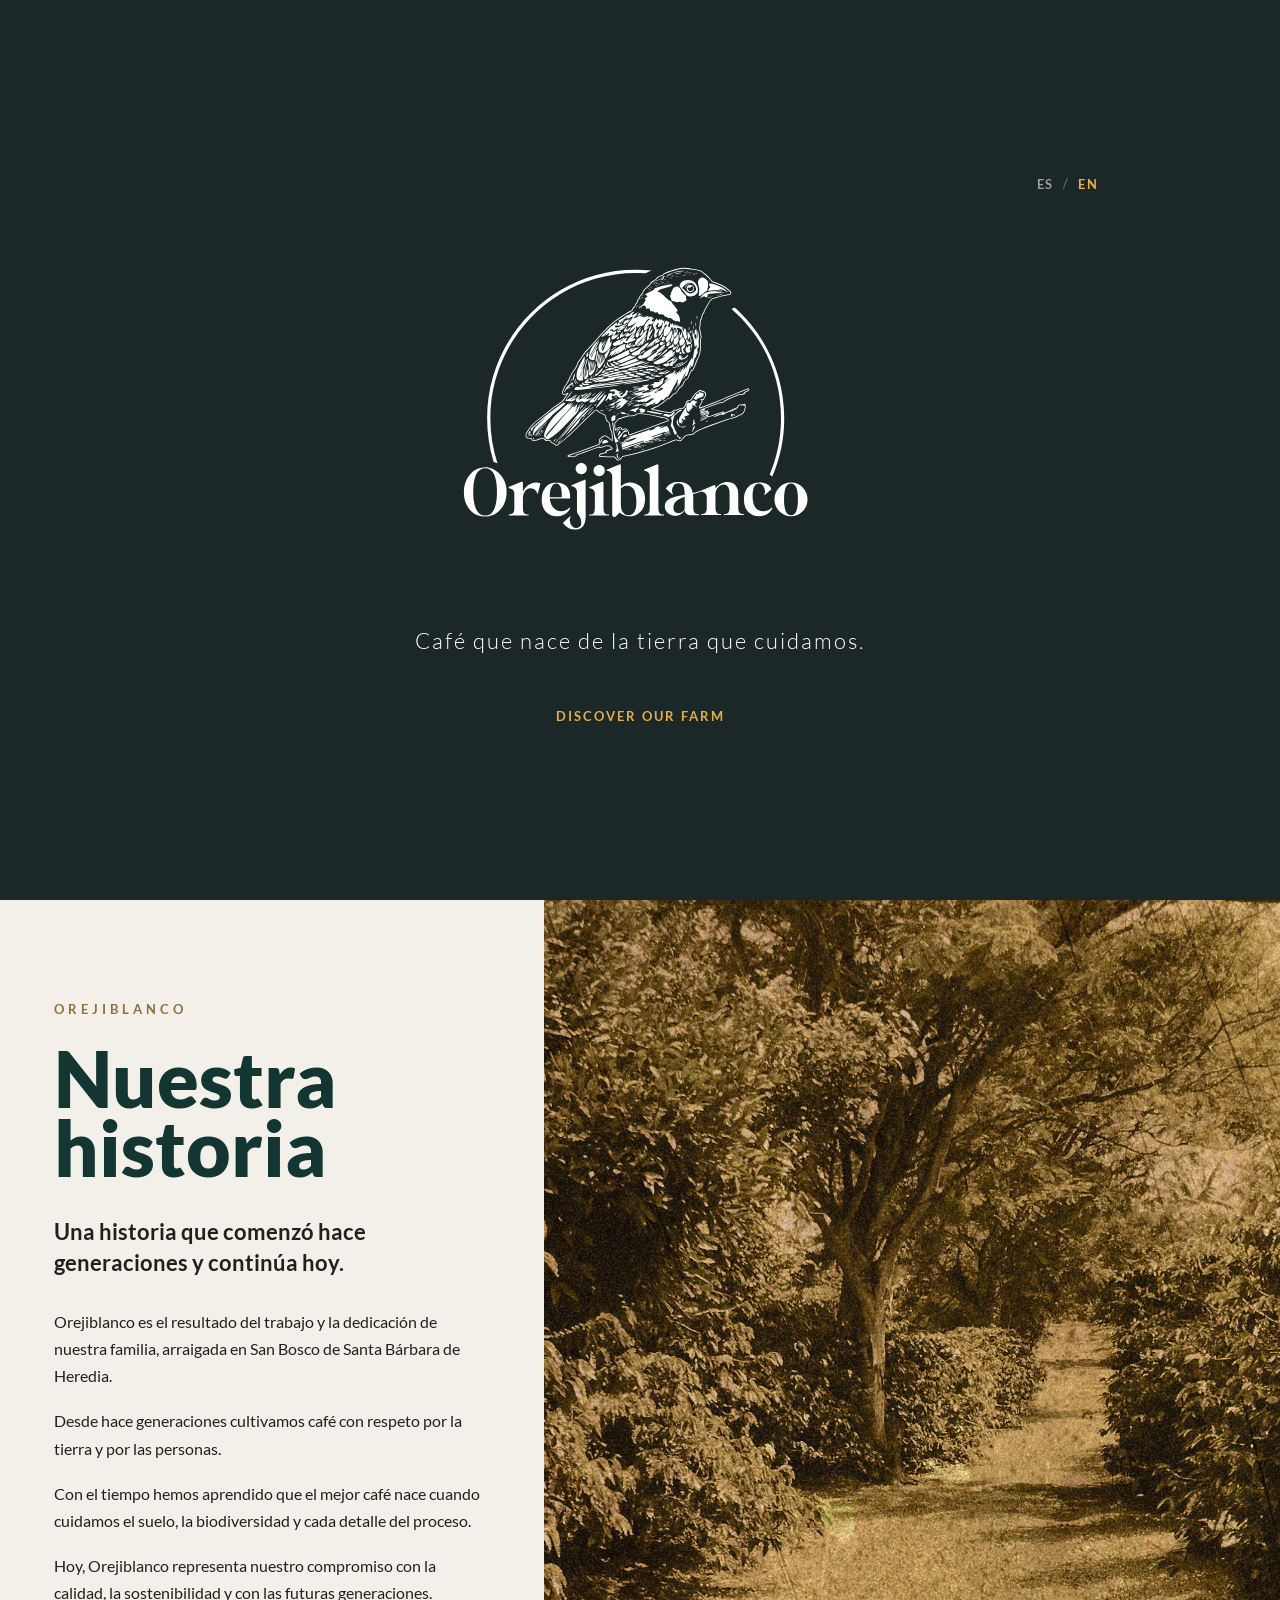
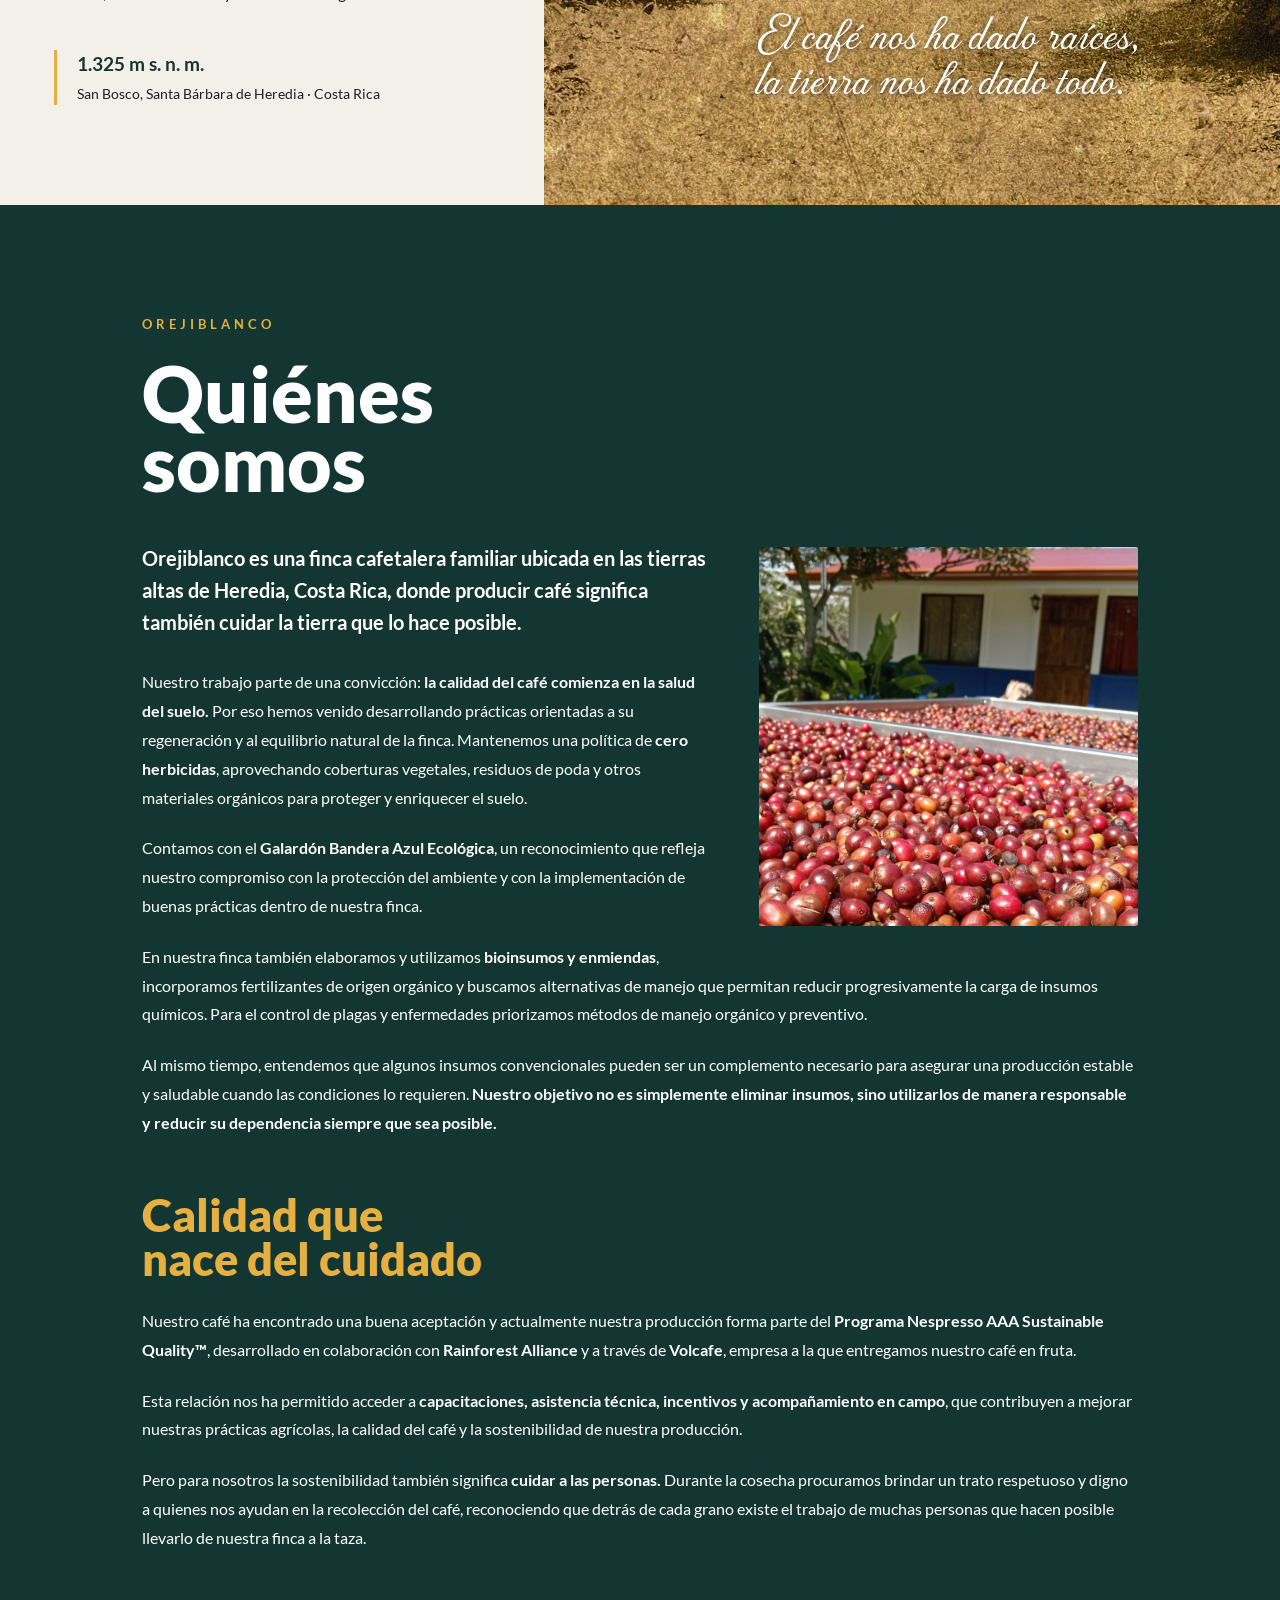
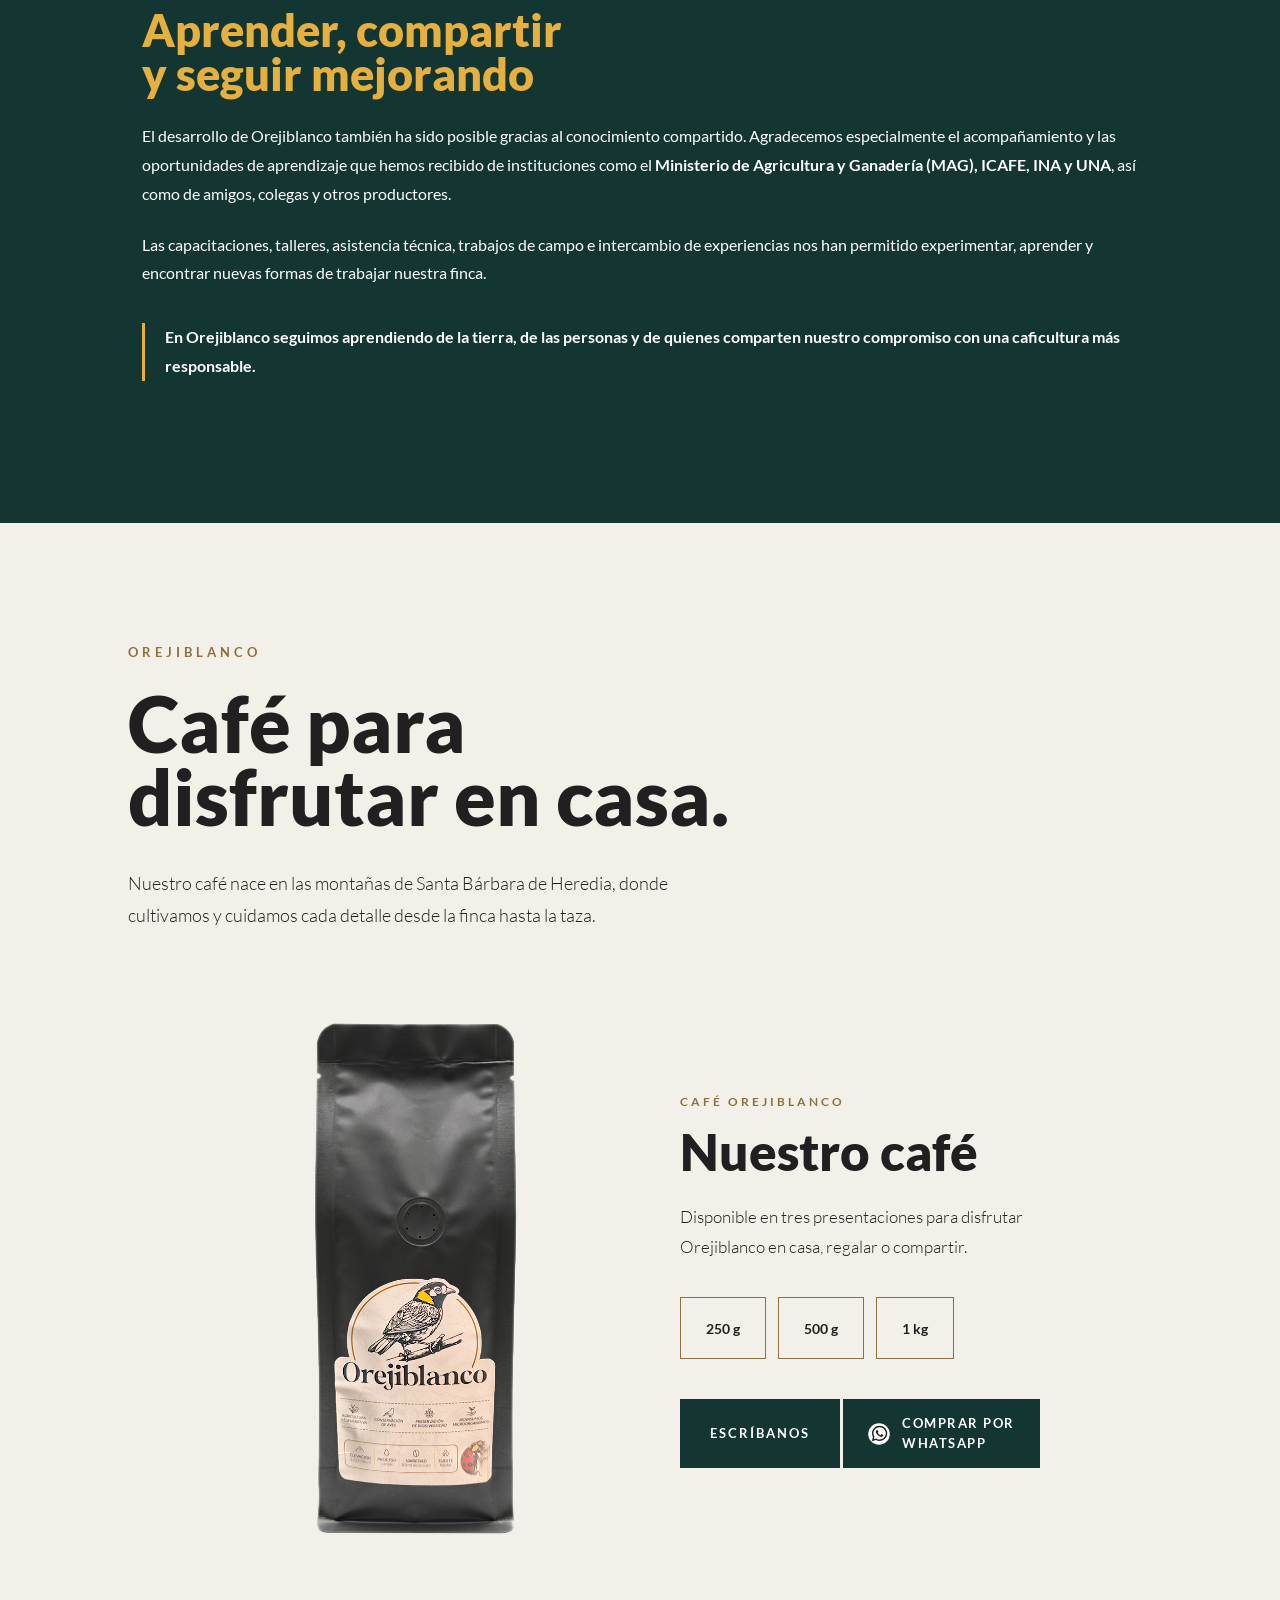
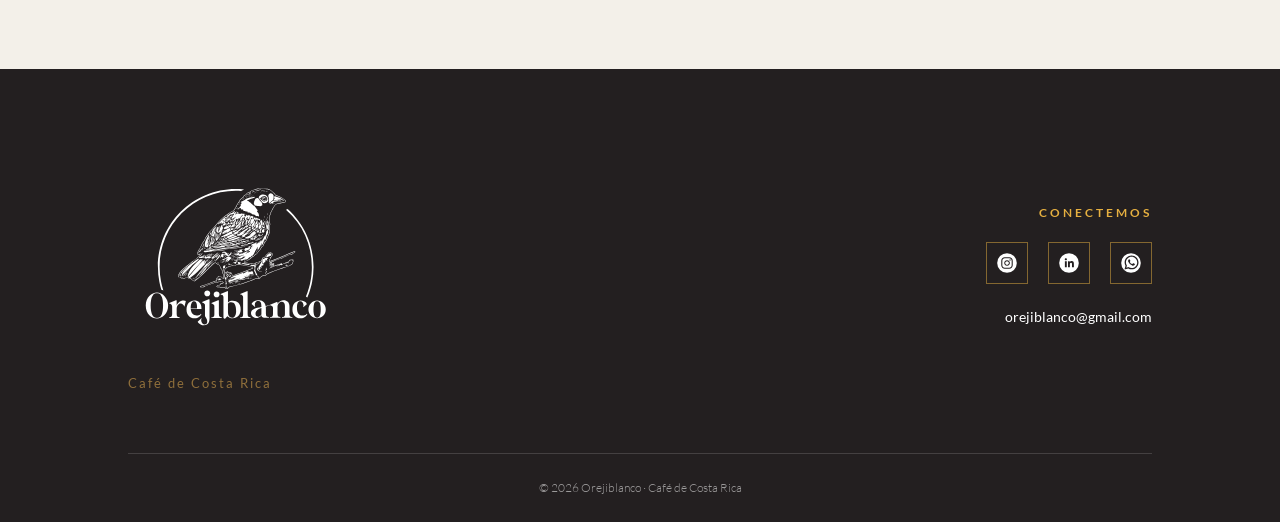
==== commit 29b9b234: "Add files via upload" ====
--- a/index.html
+++ b/index.html
@@ -2,30 +2,66 @@
 <html lang="es">
 
 <head>
-    <meta charset="UTF-8">
-    <meta name="viewport" content="width=device-width, initial-scale=1.0">
-
-    <title>Orejiblanco | Café de Costa Rica</title>
-
-    <link rel="preconnect" href="https://fonts.googleapis.com">
-    <link rel="preconnect" href="https://fonts.gstatic.com" crossorigin>
-
-    <link
-        href="https://fonts.googleapis.com/css2?family=Lato:wght@300;400;700;900&display=swap"
-        rel="stylesheet"
-    >
-
-    <link rel="stylesheet" href="css/style.css">
+  <meta charset="UTF-8">
+  <meta name="viewport" content="width=device-width, initial-scale=1.0">
+
+  <title>Orejiblanco | Café de Costa Rica cultivado en Heredia</title>
+
+  <meta
+    name="description"
+    content="Orejiblanco es una finca cafetalera familiar en Santa Bárbara de Heredia, Costa Rica, donde cultivamos café cuidando el suelo, la biodiversidad y cada etapa del proceso."
+  >
+
+  <link rel="canonical" href="https://orejiblanco.com/">
+
+  <!-- Open Graph -->
+  <meta property="og:type" content="website">
+  <meta property="og:site_name" content="Orejiblanco">
+  <meta property="og:title" content="Orejiblanco | Café de Costa Rica">
+  <meta
+    property="og:description"
+    content="Una finca cafetalera familiar en Santa Bárbara de Heredia, Costa Rica, donde el café nace de la tierra que cuidamos."
+  >
+  <meta property="og:url" content="https://orejiblanco.com/">
+  <meta property="og:image" content="https://orejiblanco.com/media/images/CEO.png">
+  <meta property="og:image:alt" content="Orejiblanco — Café de Costa Rica">
+  <meta property="og:locale" content="es_CR">
+  <meta property="og:locale:alternate" content="en_US">
+
+  <!-- Twitter / X -->
+  <meta name="twitter:card" content="summary_large_image">
+  <meta name="twitter:title" content="Orejiblanco | Café de Costa Rica">
+  <meta
+    name="twitter:description"
+    content="Café cultivado en tierras heredianas, desde una finca familiar en Santa Bárbara de Heredia, Costa Rica."
+  >
+  <meta name="twitter:image" content="https://orejiblanco.com/media/images/CEO.png">
+  <meta name="twitter:image:alt" content="Orejiblanco — Café de Costa Rica">
+
+  <!-- Favicon -->
+  <link rel="icon" type="image/svg+xml" href="media/logo/Orejiblanco-logo-Blanco.svg">
+
+  <!-- Fuentes -->
+  <link rel="preconnect" href="https://fonts.googleapis.com">
+  <link rel="preconnect" href="https://fonts.gstatic.com" crossorigin>
+  <link
+    href="https://fonts.googleapis.com/css2?family=Lato:wght@300;400;700;900&display=swap"
+    rel="stylesheet"
+  >
+
+  <!-- CSS -->
+  <link rel="stylesheet" href="css/style.css">
 </head>
 
 <body>
 
-    <!-- =====================================================
+    <!-- =========================================
          HERO
-         ===================================================== -->
+    ========================================= -->
 
     <main class="hero">
 
+        <!-- Video de fondo -->
         <video
             class="hero-video"
             autoplay
@@ -36,34 +72,17 @@
             <source src="media/video/finca.mp4" type="video/mp4">
         </video>
 
+        <!-- Capa sobre el video -->
         <div class="hero-overlay"></div>
 
-        <!-- SELECTOR DE IDIOMA -->
+        <!-- Contenido -->
+        <div class="hero-content">
 
         <div class="language-selector">
-
-            <button
-                type="button"
-                data-language="es"
-            >
-                ES
-            </button>
-
+            <button type="button" data-language="es">ES</button>
             <span>/</span>
-
-            <button
-                type="button"
-                data-language="en"
-            >
-                EN
-            </button>
-
-        </div>
-
-
-        <!-- CONTENIDO HERO -->
-
-        <div class="hero-content">
+            <button type="button" data-language="en">EN</button>
+         </div>
 
             <img
                 src="media/logo/Orejiblanco-logo-Blanco.svg"
@@ -71,19 +90,12 @@
                 class="hero-logo"
             >
 
-            <p
-                class="hero-tagline"
-                data-i18n="tagline"
-            >
+            <p class="hero-tagline" data-i18n="heroTagline">
                 Café que nace de la tierra que cuidamos.
             </p>
 
-            <a
-                href="#historia"
-                class="scroll-button"
-                data-i18n="discover"
-            >
-                CONOZCA NUESTRA FINCA <span>↓</span>
+            <a href="#historia" class="scroll-button" data-i18n="discover">
+                 CONOZCA NUESTRA FINCA <span>↓</span>
             </a>
 
         </div>
@@ -91,60 +103,48 @@
     </main>
 
 
-    <!-- =====================================================
+    <!-- =========================================
          NUESTRA HISTORIA
-         ===================================================== -->
-
-    <section
-        id="historia"
-        class="historia"
-    >
+    ========================================= -->
+
+    <section id="historia" class="historia">
 
         <div class="historia-texto">
 
-            <p
-                class="section-label"
-                data-i18n="historyLabel"
-            >
+            <p class="section-label">
                 OREJIBLANCO
             </p>
 
-
-            <h2 data-i18n="historyTitle">
+            <h2>
                 Nuestra<br>
                 historia
             </h2>
 
-
-            <p
-                class="historia-intro"
-                data-i18n="historyIntro"
-            >
+            <p class="historia-intro">
                 Una historia que comenzó hace generaciones
                 y continúa hoy.
             </p>
 
-
             <div class="historia-contenido">
 
-                <p data-i18n="history1">
+                <p>
                     Orejiblanco es el resultado del trabajo y la
                     dedicación de nuestra familia, arraigada en
                     San Bosco de Santa Bárbara de Heredia.
                 </p>
 
-                <p data-i18n="history2">
+                <p>
                     Desde hace generaciones cultivamos café con
                     respeto por la tierra y por las personas.
                 </p>
 
-                <p data-i18n="history3">
+                <p>
                     Con el tiempo hemos aprendido que el mejor café
                     nace cuando cuidamos el suelo, la biodiversidad
                     y cada detalle del proceso.
                 </p>
 
-                <p data-i18n="history4">
+                <p>
                     Hoy, Orejiblanco representa nuestro compromiso
                     con la calidad, la sostenibilidad y con las
                     futuras generaciones.
@@ -152,14 +152,13 @@
 
             </div>
 
-
             <div class="historia-ubicacion">
 
                 <strong>
                     1.325 m s. n. m.
                 </strong>
 
-                <span data-i18n="location">
+                <span>
                     San Bosco, Santa Bárbara de Heredia · Costa Rica
                 </span>
 
@@ -173,13 +172,11 @@
             <img
                 src="media/images/historia-cosecha.png"
                 alt="Familia trabajando en la cosecha de café en Orejiblanco"
-                data-i18n-alt="historyImageAlt"
             >
 
-
             <div class="historia-frase">
 
-                <p data-i18n="phrase">
+                <p>
                     El café nos ha dado raíces,<br>
                     la tierra nos ha dado todo.
                 </p>
@@ -190,54 +187,36 @@
 
     </section>
 
-
-    <!-- =====================================================
+        <!-- =========================================
          QUIÉNES SOMOS
-         ===================================================== -->
-
-    <section
-        id="quienes-somos"
-        class="quienes-somos"
-    >
+    ========================================= -->
+
+    <section id="quienes-somos" class="quienes-somos">
 
         <div class="quienes-somos-texto">
 
-            <p
-                class="section-label"
-                data-i18n="aboutLabel"
-            >
+            <p class="section-label">
                 OREJIBLANCO
             </p>
 
-
-            <h2 data-i18n="aboutTitle">
+            <h2>
                 Quiénes<br>
                 somos
             </h2>
 
-
             <div class="quienes-somos-contenido">
 
-
-                <!-- FOTO -->
-
+                <!-- Fotografía integrada en el texto -->
                 <figure class="quienes-somos-foto">
 
                     <img
                         src="media/images/quienes-somos.jpg"
                         alt="Café en fruta durante la cosecha en Orejiblanco"
-                        data-i18n-alt="aboutImageAlt"
                     >
 
                 </figure>
 
-
-                <!-- INTRODUCCIÓN -->
-
-                <p
-                    class="quienes-somos-intro"
-                    data-i18n="aboutIntro"
-                >
+                <p class="quienes-somos-intro">
                     <strong>
                         Orejiblanco es una finca cafetalera familiar ubicada
                         en las tierras altas de Heredia, Costa Rica, donde
@@ -246,55 +225,35 @@
                     </strong>
                 </p>
 
-
-                <!-- PÁRRAFO 1 -->
-
-                <p data-i18n="about1">
+                <p>
                     Nuestro trabajo parte de una convicción:
-                    <strong>
-                        la calidad del café comienza en la salud del suelo.
-                    </strong>
+                    <strong>la calidad del café comienza en la salud del suelo.</strong>
                     Por eso hemos venido desarrollando prácticas orientadas
                     a su regeneración y al equilibrio natural de la finca.
-                    Mantenemos una política de
-                    <strong>cero herbicidas</strong>,
+                    Mantenemos una política de <strong>cero herbicidas</strong>,
                     aprovechando coberturas vegetales, residuos de poda y
                     otros materiales orgánicos para proteger y enriquecer
                     el suelo.
                 </p>
 
-
-                <!-- PÁRRAFO 2 -->
-
-                <p data-i18n="about2">
-                    Contamos con el
-                    <strong>
-                        Galardón Bandera Azul Ecológica
-                    </strong>,
+                <p>
+                    Contamos con el <strong>Galardón Bandera Azul Ecológica</strong>,
                     un reconocimiento que refleja nuestro compromiso con
                     la protección del ambiente y con la implementación de
                     buenas prácticas dentro de nuestra finca.
                 </p>
 
-
-                <!-- PÁRRAFO 3 -->
-
-                <p data-i18n="about3">
+                <p>
                     En nuestra finca también elaboramos y utilizamos
-                    <strong>
-                        bioinsumos y enmiendas
-                    </strong>,
-                    incorporamos fertilizantes de origen orgánico y buscamos
-                    alternativas de manejo que permitan reducir
-                    progresivamente la carga de insumos químicos.
-                    Para el control de plagas y enfermedades priorizamos
-                    métodos de manejo orgánico y preventivo.
-                </p>
-
-
-                <!-- PÁRRAFO 4 -->
-
-                <p data-i18n="about4">
+                    <strong>bioinsumos y enmiendas</strong>, incorporamos
+                    fertilizantes de origen orgánico y buscamos alternativas
+                    de manejo que permitan reducir progresivamente la carga
+                    de insumos químicos. Para el control de plagas y
+                    enfermedades priorizamos métodos de manejo orgánico y
+                    preventivo.
+                </p>
+
+                <p>
                     Al mismo tiempo, entendemos que algunos insumos
                     convencionales pueden ser un complemento necesario para
                     asegurar una producción estable y saludable cuando las
@@ -306,98 +265,60 @@
                     </strong>
                 </p>
 
-
-                <!-- CALIDAD -->
-
-                <h3 data-i18n="qualityTitle">
+                <h3>
                     Calidad que<br>
                     nace del cuidado
                 </h3>
 
-
-                <!-- PÁRRAFO 5 -->
-
-                <p data-i18n="about5">
+                <p>
                     Nuestro café ha encontrado una buena aceptación y
                     actualmente nuestra producción forma parte del
-                    <strong>
-                        Programa Nespresso AAA Sustainable Quality™
-                    </strong>,
-                    desarrollado en colaboración con
-                    <strong>Rainforest Alliance</strong>
+                    <strong>Programa Nespresso AAA Sustainable Quality™</strong>,
+                    desarrollado en colaboración con <strong>Rainforest Alliance</strong>
                     y a través de <strong>Volcafe</strong>, empresa a la que
                     entregamos nuestro café en fruta.
                 </p>
 
-
-                <!-- PÁRRAFO 6 -->
-
-                <p data-i18n="about6">
+                <p>
                     Esta relación nos ha permitido acceder a
-                    <strong>
-                        capacitaciones, asistencia técnica, incentivos
-                        y acompañamiento en campo
-                    </strong>,
-                    que contribuyen a mejorar nuestras prácticas agrícolas,
-                    la calidad del café y la sostenibilidad de nuestra
-                    producción.
-                </p>
-
-
-                <!-- PÁRRAFO 7 -->
-
-                <p data-i18n="about7">
+                    <strong>capacitaciones, asistencia técnica, incentivos
+                    y acompañamiento en campo</strong>, que contribuyen a
+                    mejorar nuestras prácticas agrícolas, la calidad del café
+                    y la sostenibilidad de nuestra producción.
+                </p>
+
+                <p>
                     Pero para nosotros la sostenibilidad también significa
-                    <strong>
-                        cuidar a las personas.
-                    </strong>
-                    Durante la cosecha procuramos brindar un trato respetuoso
-                    y digno a quienes nos ayudan en la recolección del café,
-                    reconociendo que detrás de cada grano existe el trabajo
-                    de muchas personas que hacen posible llevarlo de nuestra
-                    finca a la taza.
-                </p>
-
-
-                <!-- APRENDER -->
-
-                <h3 data-i18n="learningTitle">
+                    <strong>cuidar a las personas.</strong> Durante la cosecha
+                    procuramos brindar un trato respetuoso y digno a quienes
+                    nos ayudan en la recolección del café, reconociendo que
+                    detrás de cada grano existe el trabajo de muchas personas
+                    que hacen posible llevarlo de nuestra finca a la taza.
+                </p>
+
+                <h3>
                     Aprender, compartir<br>
                     y seguir mejorando
                 </h3>
 
-
-                <!-- PÁRRAFO 8 -->
-
-                <p data-i18n="about8">
+                <p>
                     El desarrollo de Orejiblanco también ha sido posible
                     gracias al conocimiento compartido. Agradecemos
                     especialmente el acompañamiento y las oportunidades de
                     aprendizaje que hemos recibido de instituciones como el
-                    <strong>
-                        Ministerio de Agricultura y Ganadería (MAG),
-                        ICAFE, INA y UNA
-                    </strong>,
-                    así como de amigos, colegas y otros productores.
-                </p>
-
-
-                <!-- PÁRRAFO 9 -->
-
-                <p data-i18n="about9">
+                    <strong>Ministerio de Agricultura y Ganadería (MAG),
+                    ICAFE, INA y UNA</strong>, así como de amigos, colegas
+                    y otros productores.
+                </p>
+
+                <p>
                     Las capacitaciones, talleres, asistencia técnica,
                     trabajos de campo e intercambio de experiencias nos han
                     permitido experimentar, aprender y encontrar nuevas
                     formas de trabajar nuestra finca.
                 </p>
 
-
-                <!-- CIERRE -->
-
-                <p
-                    class="quienes-somos-cierre"
-                    data-i18n="aboutClosing"
-                >
+                <p class="quienes-somos-cierre">
                     <strong>
                         En Orejiblanco seguimos aprendiendo de la tierra,
                         de las personas y de quienes comparten nuestro
@@ -411,33 +332,24 @@
 
     </section>
 
-
-    <!-- =====================================================
+    <!-- =========================================
          NUESTRO CAFÉ
-         ===================================================== -->
-
-    <section
-        id="cafe"
-        class="cafe"
-    >
+    ========================================= -->
+
+    <section id="cafe" class="cafe">
 
         <div class="cafe-header">
 
-            <p
-                class="section-label"
-                data-i18n="coffeeLabel"
-            >
+            <p class="section-label">
                 OREJIBLANCO
             </p>
 
-
-            <h2 data-i18n="coffeeTitle">
+            <h2>
                 Café para<br>
                 disfrutar en casa.
             </h2>
 
-
-            <p data-i18n="coffeeIntro">
+            <p>
                 Nuestro café nace en las montañas de Santa Bárbara
                 de Heredia, donde cultivamos y cuidamos cada detalle
                 desde la finca hasta la taza.
@@ -448,48 +360,35 @@
 
         <div class="cafe-producto">
 
-
-            <!-- IMAGEN DEL CAFÉ -->
-
+            <!-- Fotografía de la bolsa -->
             <div class="cafe-imagen">
 
                 <img
                     src="media/images/bolsa_cafe.png"
                     alt="Café Orejiblanco"
-                    data-i18n-alt="coffeeImageAlt"
                 >
 
             </div>
 
 
-            <!-- INFORMACIÓN DEL PRODUCTO -->
-
+            <!-- Información del producto -->
             <div class="cafe-info">
 
-                <p
-                    class="producto-label"
-                    data-i18n="productLabel"
-                >
+                <p class="producto-label">
                     CAFÉ OREJIBLANCO
                 </p>
 
-
-                <h3 data-i18n="productTitle">
+                <h3>
                     Nuestro café
                 </h3>
 
-
-                <p
-                    class="producto-descripcion"
-                    data-i18n="productDescription"
-                >
+                <p class="producto-descripcion">
                     Disponible en tres presentaciones para disfrutar
                     Orejiblanco en casa, regalar o compartir.
                 </p>
 
 
-                <!-- PRESENTACIONES -->
-
+                <!-- Presentaciones -->
                 <div class="presentaciones">
 
                     <div class="presentacion">
@@ -507,25 +406,21 @@
                 </div>
 
 
-                <!-- BOTONES -->
-
+                <!-- Contacto -->
                 <div class="botones-contacto">
 
                     <a
                         href="mailto:orejiblanco@gmail.com"
                         class="boton-contacto"
-                        data-i18n="emailButton"
                     >
                         ESCRÍBANOS
                     </a>
-
 
                     <a
                         href="https://wa.me/50687050902?text=Hola%2C%20me%20interesa%20comprar%20caf%C3%A9%20Orejiblanco."
                         class="boton-whatsapp"
                         target="_blank"
                         rel="noopener noreferrer"
-                        data-i18n="whatsappButton"
                     >
 
                         <img
@@ -548,17 +443,15 @@
     </section>
 
 
-    <!-- =====================================================
+    <!-- =========================================
          FOOTER
-         ===================================================== -->
+    ========================================= -->
 
     <footer class="footer">
 
         <div class="footer-contenido">
 
-
-            <!-- MARCA -->
-
+            <!-- Marca -->
             <div class="footer-marca">
 
                 <img
@@ -566,29 +459,25 @@
                     alt="Orejiblanco Café"
                 >
 
-                <p data-i18n="footerTagline">
+                <p>
                     Café de Costa Rica
                 </p>
 
             </div>
 
 
-            <!-- CONTACTO -->
-
+            <!-- Contacto -->
             <div class="footer-contacto">
 
-                <p
-                    class="footer-titulo"
-                    data-i18n="connect"
-                >
+                <p class="footer-titulo">
                     CONECTEMOS
                 </p>
 
 
-                <!-- REDES -->
-
+                <!-- Redes sociales -->
                 <div class="footer-redes">
 
+                    <!-- Instagram -->
                     <a
                         href="https://instagram.com/orejiblanco"
                         target="_blank"
@@ -604,6 +493,7 @@
                     </a>
 
 
+                    <!-- LinkedIn -->
                     <a
                         href="https://cr.linkedin.com/company/orejiblanco"
                         target="_blank"
@@ -619,6 +509,7 @@
                     </a>
 
 
+                    <!-- WhatsApp -->
                     <a
                         href="https://wa.me/50687050902"
                         target="_blank"
@@ -636,8 +527,7 @@
                 </div>
 
 
-                <!-- EMAIL -->
-
+                <!-- Correo -->
                 <div class="footer-email">
 
                     <a href="mailto:orejiblanco@gmail.com">
@@ -651,11 +541,10 @@
         </div>
 
 
-        <!-- COPYRIGHT -->
-
+        <!-- Copyright -->
         <div class="footer-bottom">
 
-            <p data-i18n="footerCopyright">
+            <p>
                 © 2026 Orejiblanco · Café de Costa Rica
             </p>
 
@@ -664,12 +553,9 @@
     </footer>
 
 
-    <!-- =====================================================
-         JAVASCRIPT
-         ===================================================== -->
-
+    <!-- JavaScript -->
     <script src="js/script.js"></script>
 
 </body>
 
-</html>
+</html>
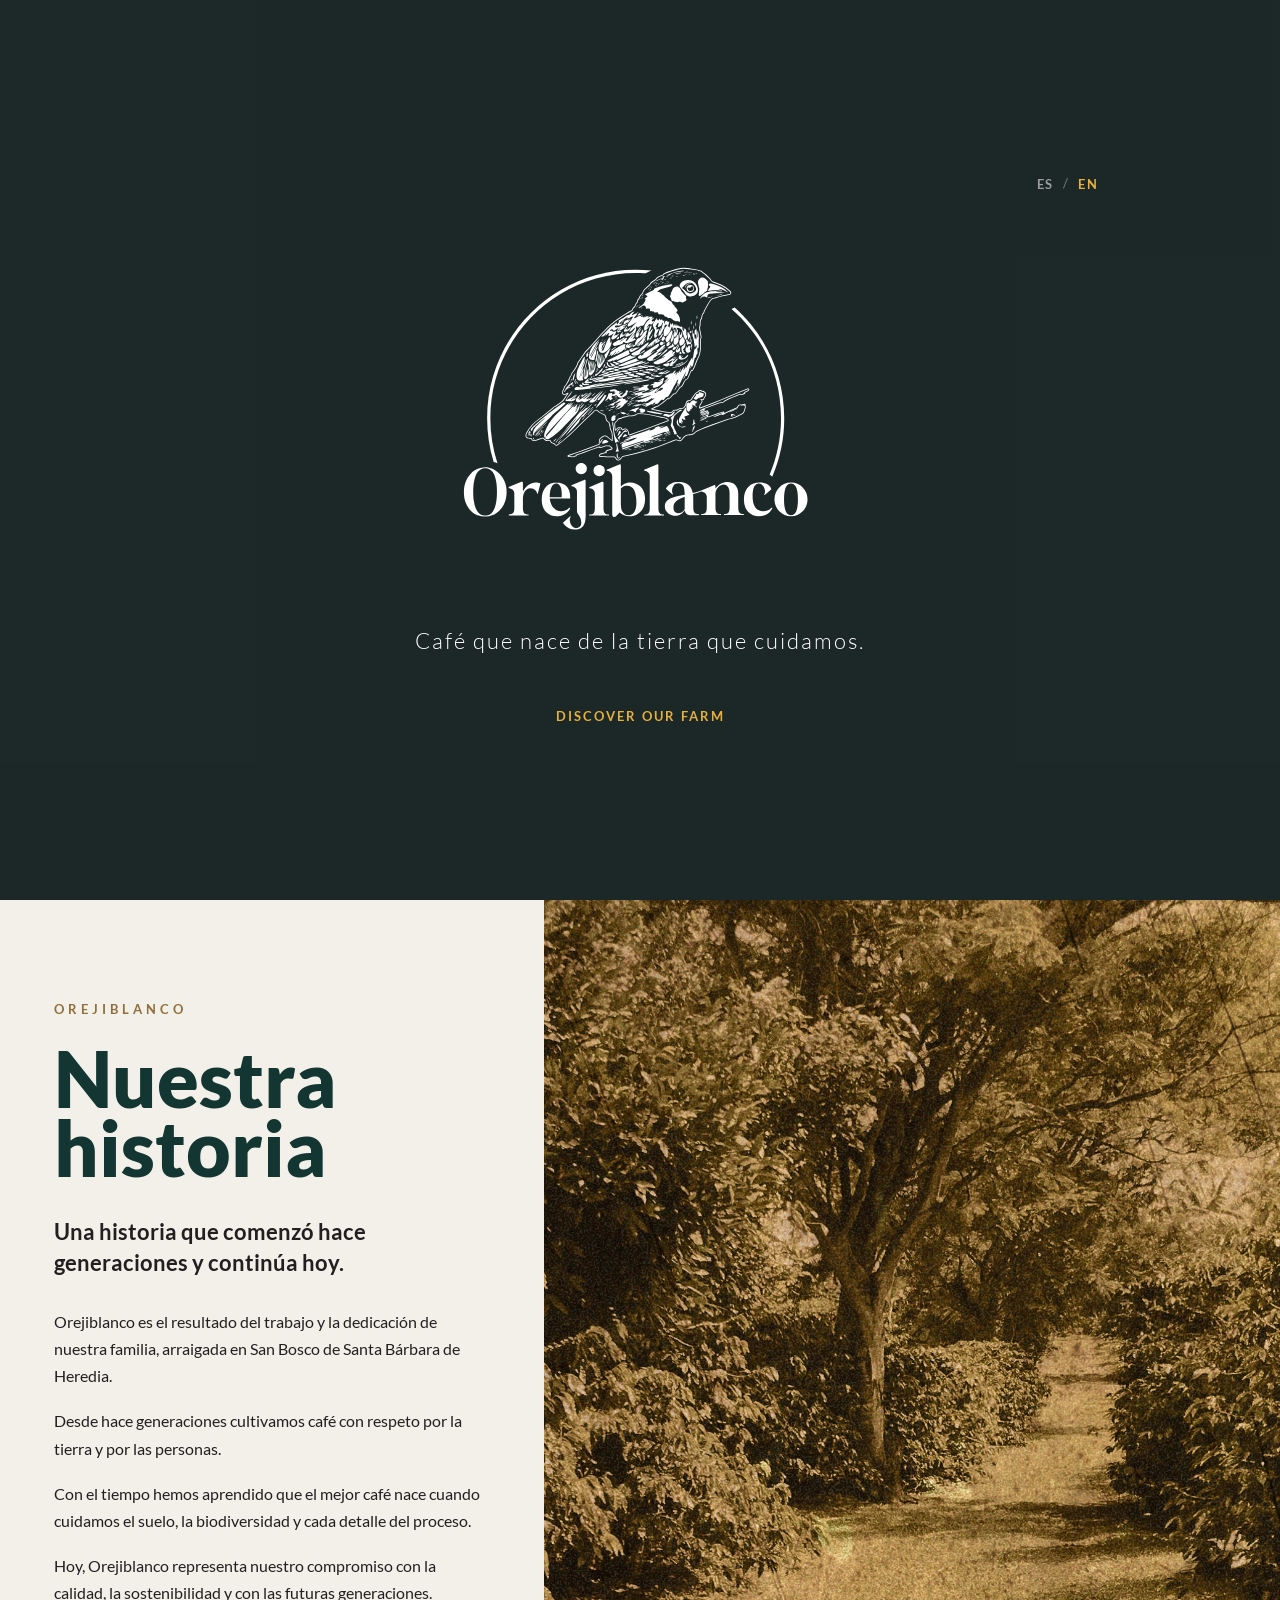
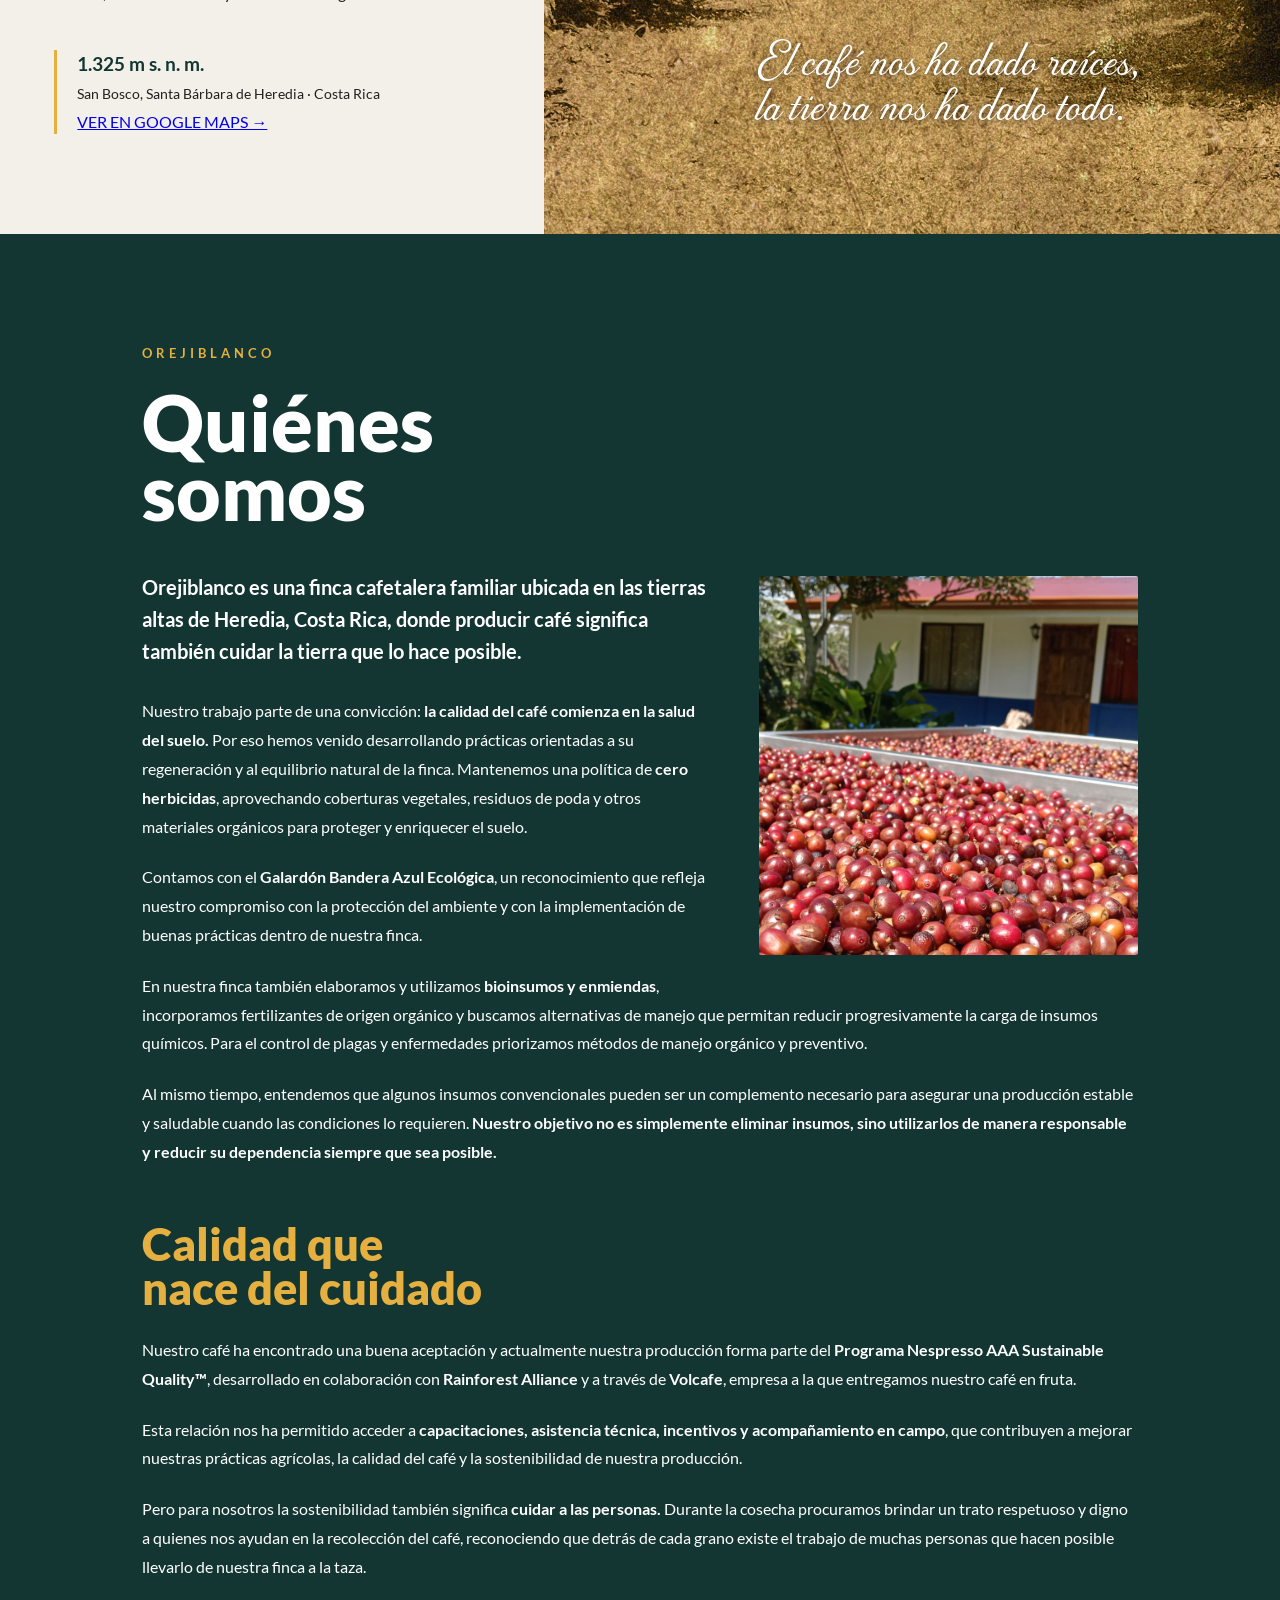
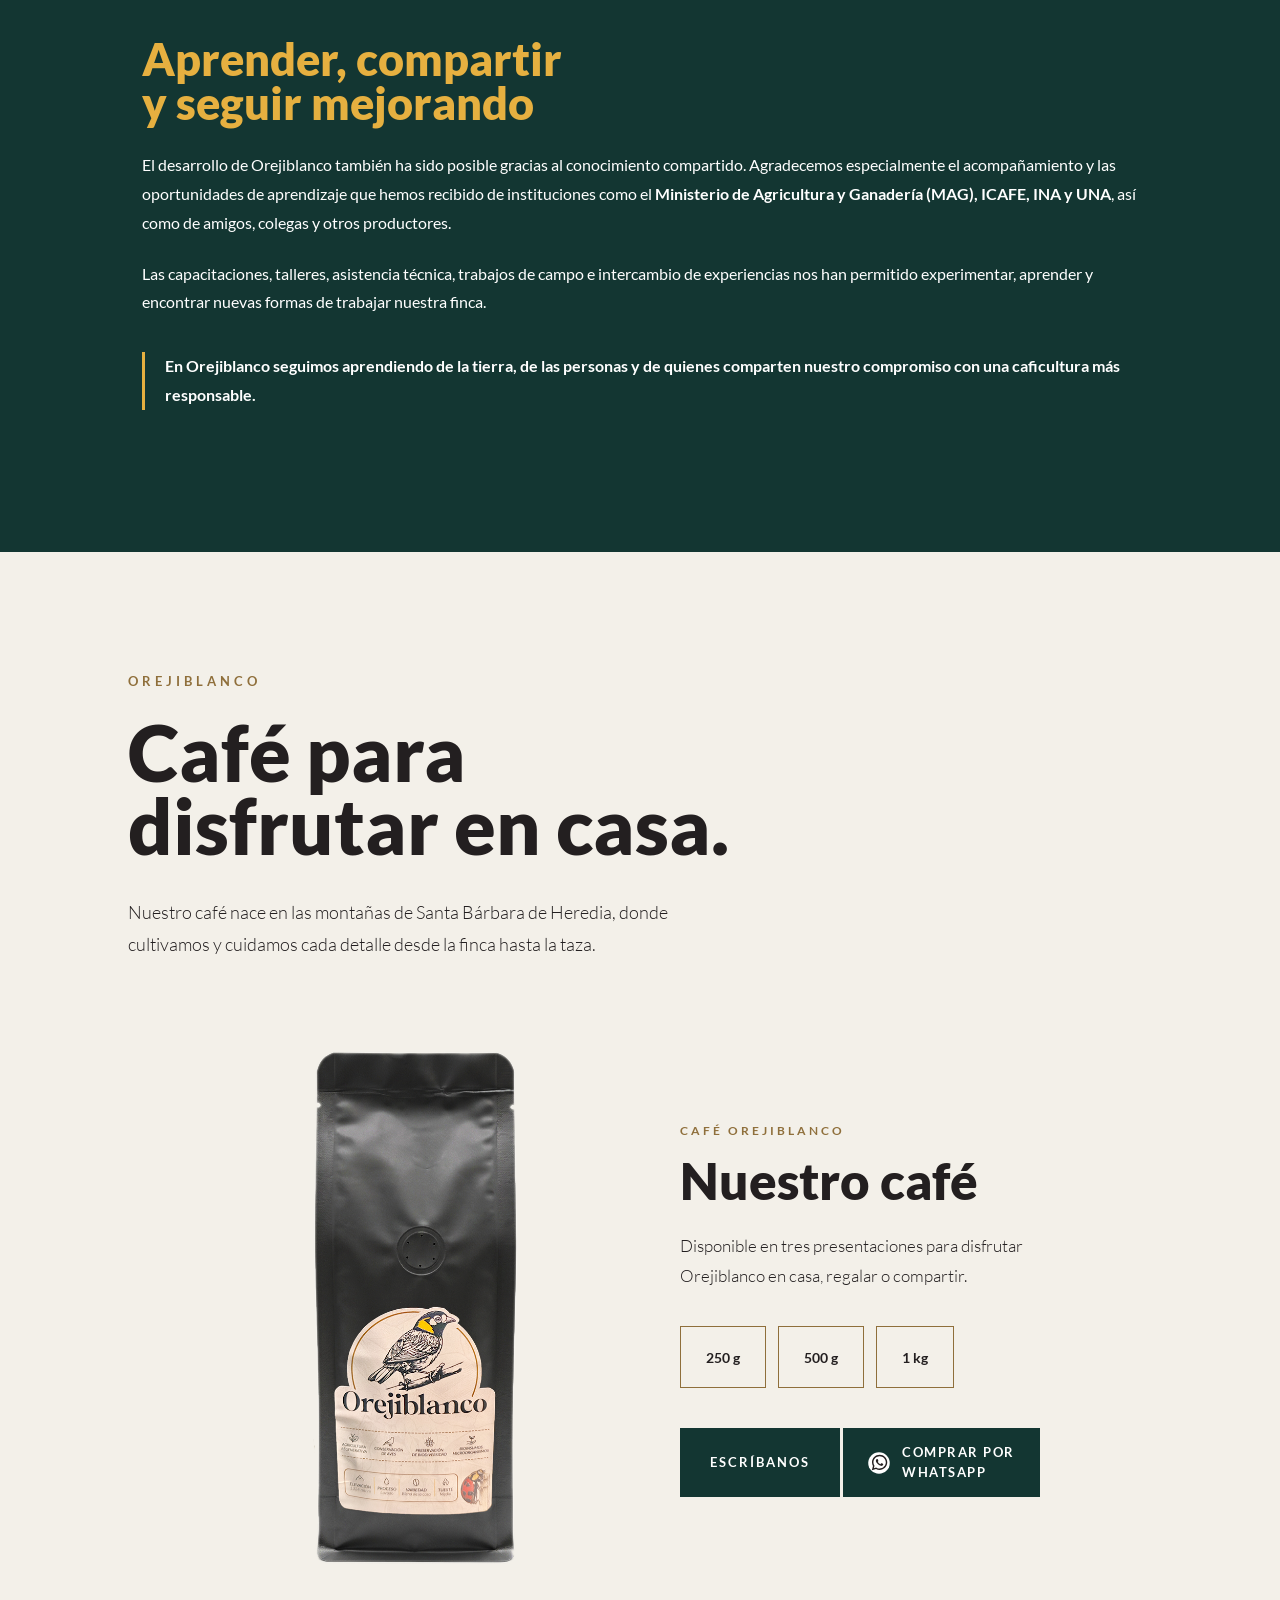
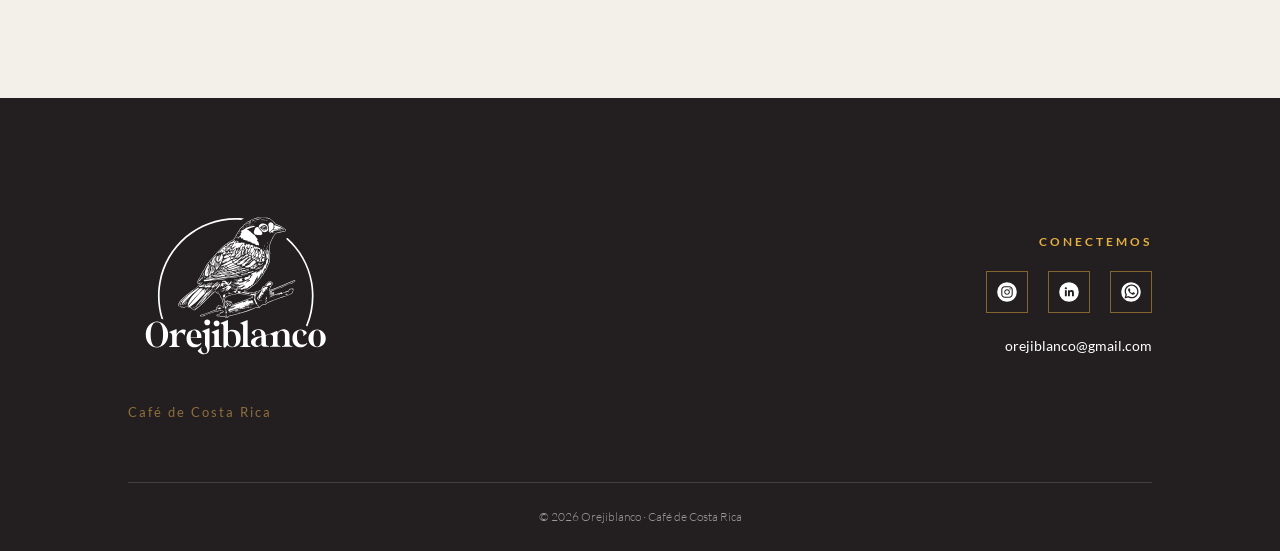
==== commit 5bc559e1: "Add files via upload" ====
--- a/index.html
+++ b/index.html
@@ -153,15 +153,21 @@
             </div>
 
             <div class="historia-ubicacion">
-
-                <strong>
-                    1.325 m s. n. m.
-                </strong>
-
-                <span>
-                    San Bosco, Santa Bárbara de Heredia · Costa Rica
+             <strong>1.325 m s. n. m.</strong>
+
+                <span data-i18n="location">
+                 San Bosco, Santa Bárbara de Heredia · Costa Rica
                 </span>
 
+              <a
+                  href="https://maps.app.goo.gl/Pwzqe8mPQbBE1WFz5"
+                  target="_blank"
+                  rel="noopener noreferrer"
+                     class="maps-link"
+                 data-i18n="mapsLink"
+                     >
+                VER EN GOOGLE MAPS →
+             </a>
             </div>
 
         </div>
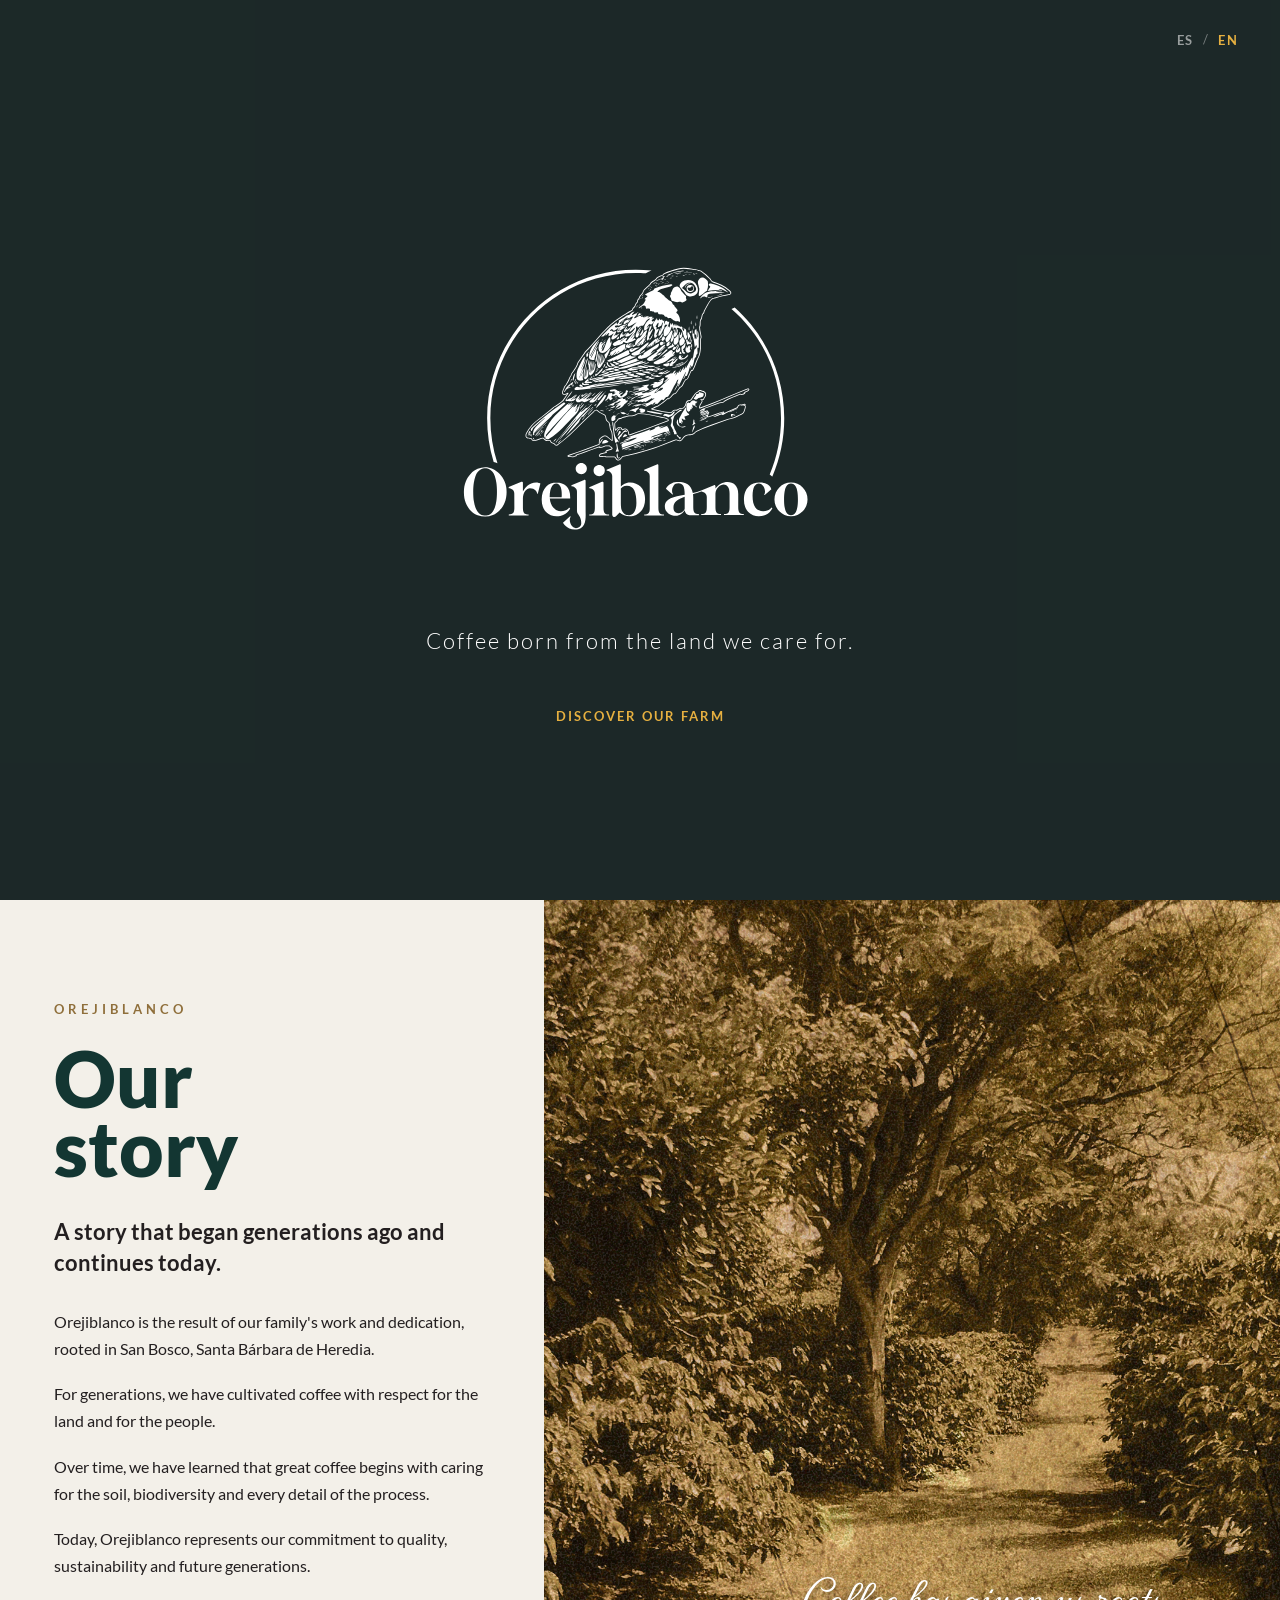
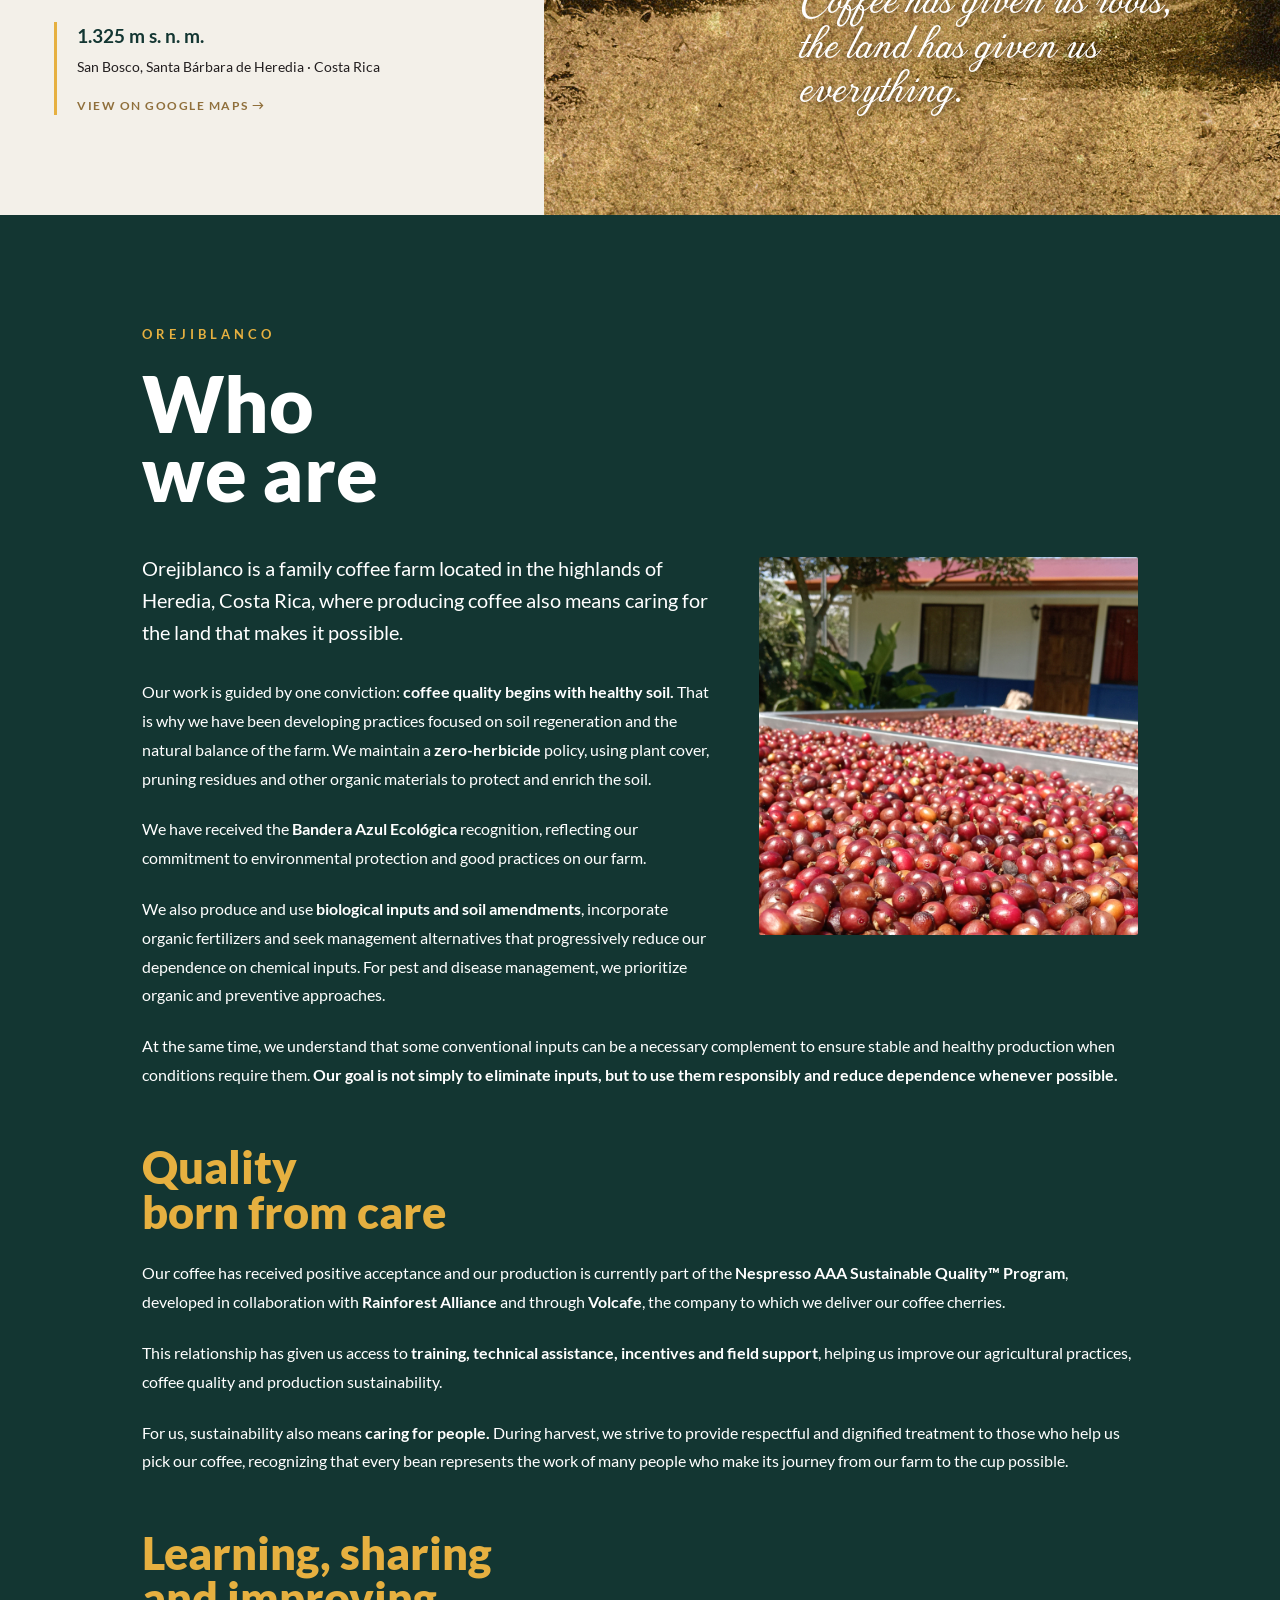
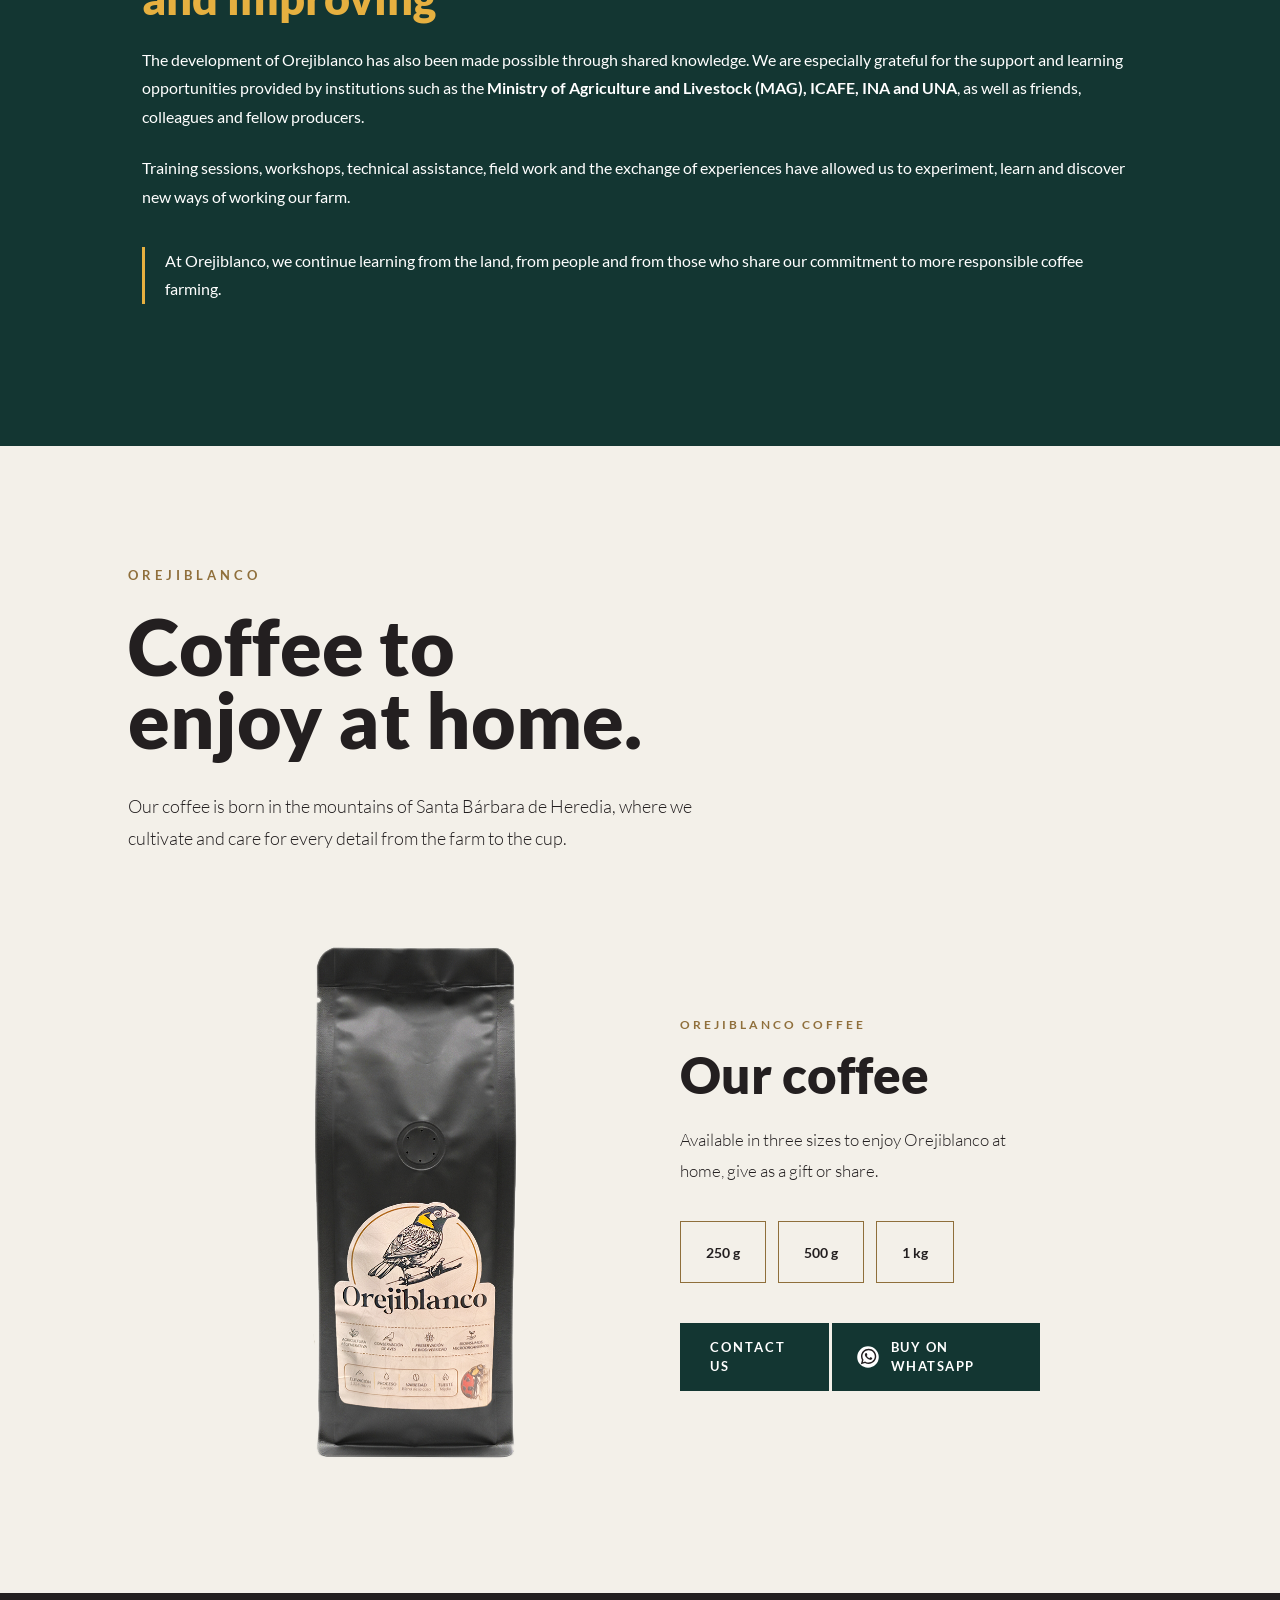
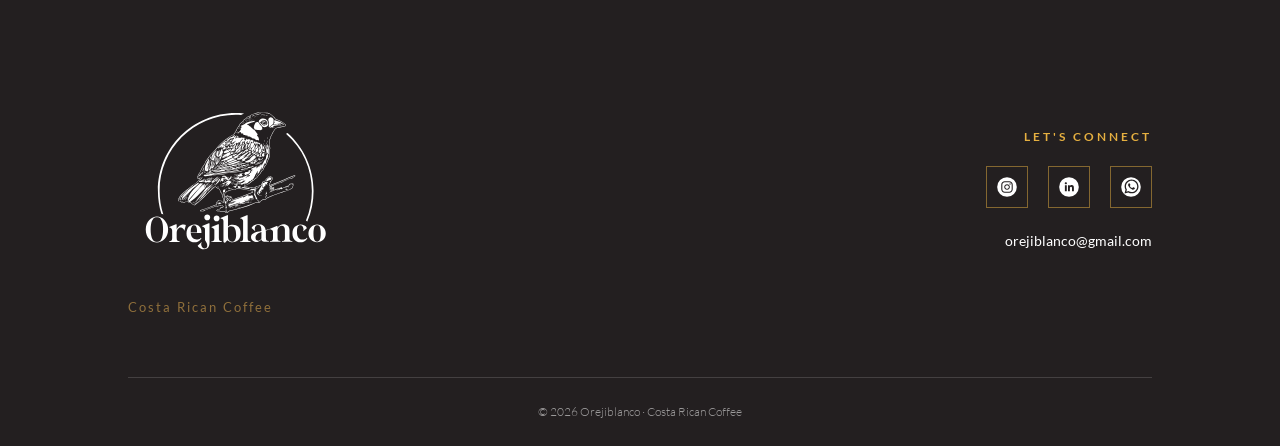
==== commit e519ea73: "Refactor index.html for improved structure and SEO" ====
--- a/index.html
+++ b/index.html
@@ -2,87 +2,263 @@
 <html lang="es">
 
 <head>
-  <meta charset="UTF-8">
-  <meta name="viewport" content="width=device-width, initial-scale=1.0">
-
-  <title>Orejiblanco | Café de Costa Rica cultivado en Heredia</title>
-
-  <meta
-    name="description"
-    content="Orejiblanco es una finca cafetalera familiar en Santa Bárbara de Heredia, Costa Rica, donde cultivamos café cuidando el suelo, la biodiversidad y cada etapa del proceso."
-  >
-
-  <link rel="canonical" href="https://orejiblanco.com/">
-
-  <!-- Open Graph -->
-  <meta property="og:type" content="website">
-  <meta property="og:site_name" content="Orejiblanco">
-  <meta property="og:title" content="Orejiblanco | Café de Costa Rica">
-  <meta
-    property="og:description"
-    content="Una finca cafetalera familiar en Santa Bárbara de Heredia, Costa Rica, donde el café nace de la tierra que cuidamos."
-  >
-  <meta property="og:url" content="https://orejiblanco.com/">
-  <meta property="og:image" content="https://orejiblanco.com/media/images/CEO.png">
-  <meta property="og:image:alt" content="Orejiblanco — Café de Costa Rica">
-  <meta property="og:locale" content="es_CR">
-  <meta property="og:locale:alternate" content="en_US">
-
-  <!-- Twitter / X -->
-  <meta name="twitter:card" content="summary_large_image">
-  <meta name="twitter:title" content="Orejiblanco | Café de Costa Rica">
-  <meta
-    name="twitter:description"
-    content="Café cultivado en tierras heredianas, desde una finca familiar en Santa Bárbara de Heredia, Costa Rica."
-  >
-  <meta name="twitter:image" content="https://orejiblanco.com/media/images/CEO.png">
-  <meta name="twitter:image:alt" content="Orejiblanco — Café de Costa Rica">
-
-  <!-- Favicon -->
-  <link rel="icon" type="image/svg+xml" href="media/logo/Orejiblanco-logo-Blanco.svg">
-
-  <!-- Fuentes -->
-  <link rel="preconnect" href="https://fonts.googleapis.com">
-  <link rel="preconnect" href="https://fonts.gstatic.com" crossorigin>
-  <link
-    href="https://fonts.googleapis.com/css2?family=Lato:wght@300;400;700;900&display=swap"
-    rel="stylesheet"
-  >
-
-  <!-- CSS -->
-  <link rel="stylesheet" href="css/style.css">
+
+    <meta charset="UTF-8">
+
+    <meta name="viewport" content="width=device-width, initial-scale=1.0">
+
+    <!-- =====================================================
+         SEO
+    ====================================================== -->
+
+    <title>Orejiblanco | Café de Costa Rica cultivado en Heredia</title>
+
+    <meta
+        name="description"
+        content="Orejiblanco es una finca cafetalera familiar en Santa Bárbara de Heredia, Costa Rica, donde cultivamos café cuidando el suelo, la biodiversidad y cada etapa del proceso."
+    >
+
+    <meta name="robots" content="index, follow">
+
+    <link
+        rel="canonical"
+        href="https://orejiblanco.com/"
+    >
+
+
+    <!-- =====================================================
+         OPEN GRAPH
+    ====================================================== -->
+
+    <meta property="og:type" content="website">
+
+    <meta
+        property="og:site_name"
+        content="Orejiblanco"
+    >
+
+    <meta
+        property="og:title"
+        content="Orejiblanco | Café de Costa Rica"
+    >
+
+    <meta
+        property="og:description"
+        content="Una finca cafetalera familiar en Santa Bárbara de Heredia, Costa Rica, donde el café nace de la tierra que cuidamos."
+    >
+
+    <meta
+        property="og:url"
+        content="https://orejiblanco.com/"
+    >
+
+    <meta
+        property="og:image"
+        content="https://orejiblanco.com/media/images/CEO.png"
+    >
+
+    <meta
+        property="og:image:alt"
+        content="Orejiblanco — Café de Costa Rica"
+    >
+
+    <meta
+        property="og:locale"
+        content="es_CR"
+    >
+
+    <meta
+        property="og:locale:alternate"
+        content="en_US"
+    >
+
+
+    <!-- =====================================================
+         TWITTER / X
+    ====================================================== -->
+
+    <meta
+        name="twitter:card"
+        content="summary_large_image"
+    >
+
+    <meta
+        name="twitter:title"
+        content="Orejiblanco | Café de Costa Rica"
+    >
+
+    <meta
+        name="twitter:description"
+        content="Café cultivado en tierras heredianas, desde una finca familiar en Santa Bárbara de Heredia, Costa Rica."
+    >
+
+    <meta
+        name="twitter:image"
+        content="https://orejiblanco.com/media/images/CEO.png"
+    >
+
+    <meta
+        name="twitter:image:alt"
+        content="Orejiblanco — Café de Costa Rica"
+    >
+
+
+    <!-- =====================================================
+         FAVICON
+    ====================================================== -->
+
+    <link
+        rel="icon"
+        type="image/svg+xml"
+        href="media/logo/Orejiblanco-logo-Blanco.svg"
+    >
+
+
+    <!-- =====================================================
+         FUENTES
+    ====================================================== -->
+
+    <link
+        rel="preconnect"
+        href="https://fonts.googleapis.com"
+    >
+
+    <link
+        rel="preconnect"
+        href="https://fonts.gstatic.com"
+        crossorigin
+    >
+
+    <link
+        href="https://fonts.googleapis.com/css2?family=Lato:wght@300;400;700;900&display=swap"
+        rel="stylesheet"
+    >
+
+
+    <!-- =====================================================
+         CSS
+    ====================================================== -->
+
+    <link
+        rel="stylesheet"
+        href="css/style.css"
+    >
+
+
+    <!-- =====================================================
+         DATOS ESTRUCTURADOS
+    ====================================================== -->
+
+    <script type="application/ld+json">
+
+    {
+        "@context": "https://schema.org",
+        "@type": "LocalBusiness",
+
+        "name": "Orejiblanco",
+
+        "description": "Finca cafetalera familiar ubicada en San Bosco, Santa Bárbara de Heredia, Costa Rica.",
+
+        "url": "https://orejiblanco.com/",
+
+        "image": "https://orejiblanco.com/media/images/CEO.png",
+
+        "logo": "https://orejiblanco.com/media/logo/Orejiblanco-logo-Blanco.svg",
+
+        "telephone": "+50687050902",
+
+        "email": "orejiblanco@gmail.com",
+
+        "address": {
+            "@type": "PostalAddress",
+            "addressLocality": "Santa Bárbara",
+            "addressRegion": "Heredia",
+            "addressCountry": "CR"
+        },
+
+        "areaServed": {
+            "@type": "Country",
+            "name": "Costa Rica"
+        },
+
+        "sameAs": [
+            "https://instagram.com/orejiblanco",
+            "https://cr.linkedin.com/company/orejiblanco"
+        ],
+
+        "hasMap": "https://maps.app.goo.gl/Pwzqe8mPQbBE1WFz5"
+    }
+
+    </script>
+
 </head>
 
+
 <body>
 
-    <!-- =========================================
+
+    <!-- =====================================================
          HERO
-    ========================================= -->
+    ====================================================== -->
 
     <main class="hero">
 
+
         <!-- Video de fondo -->
+
         <video
             class="hero-video"
             autoplay
             muted
             loop
             playsinline
+            preload="metadata"
         >
-            <source src="media/video/finca.mp4" type="video/mp4">
+
+            <source
+                src="media/video/finca.mp4"
+                type="video/mp4"
+            >
+
         </video>
 
+
         <!-- Capa sobre el video -->
+
         <div class="hero-overlay"></div>
 
-        <!-- Contenido -->
+
+        <!-- =================================================
+             SELECTOR DE IDIOMA
+        ================================================== -->
+
+        <div class="language-selector">
+
+            <button
+                type="button"
+                data-language="es"
+            >
+                ES
+            </button>
+
+            <span>/</span>
+
+            <button
+                type="button"
+                data-language="en"
+            >
+                EN
+            </button>
+
+        </div>
+
+
+        <!-- =================================================
+             CONTENIDO HERO
+        ================================================== -->
+
         <div class="hero-content">
 
-        <div class="language-selector">
-            <button type="button" data-language="es">ES</button>
-            <span>/</span>
-            <button type="button" data-language="en">EN</button>
-         </div>
 
             <img
                 src="media/logo/Orejiblanco-logo-Blanco.svg"
@@ -90,148 +266,250 @@
                 class="hero-logo"
             >
 
-            <p class="hero-tagline" data-i18n="heroTagline">
+
+            <p
+                class="hero-tagline"
+                data-i18n="tagline"
+            >
                 Café que nace de la tierra que cuidamos.
             </p>
 
-            <a href="#historia" class="scroll-button" data-i18n="discover">
-                 CONOZCA NUESTRA FINCA <span>↓</span>
+
+            <a
+                href="#historia"
+                class="scroll-button"
+                data-i18n="discover"
+            >
+                CONOZCA NUESTRA FINCA
+
+                <span>↓</span>
+
             </a>
 
+
         </div>
 
     </main>
 
 
-    <!-- =========================================
+
+    <!-- =====================================================
          NUESTRA HISTORIA
-    ========================================= -->
-
-    <section id="historia" class="historia">
+    ====================================================== -->
+
+    <section
+        id="historia"
+        class="historia"
+    >
+
 
         <div class="historia-texto">
 
-            <p class="section-label">
+
+            <p
+                class="section-label"
+                data-i18n="historyLabel"
+            >
                 OREJIBLANCO
             </p>
 
-            <h2>
+
+            <h2 data-i18n="historyTitle">
+
                 Nuestra<br>
                 historia
+
             </h2>
 
-            <p class="historia-intro">
+
+            <p
+                class="historia-intro"
+                data-i18n="historyIntro"
+            >
                 Una historia que comenzó hace generaciones
                 y continúa hoy.
             </p>
 
+
             <div class="historia-contenido">
 
-                <p>
+
+                <p data-i18n="history1">
+
                     Orejiblanco es el resultado del trabajo y la
                     dedicación de nuestra familia, arraigada en
                     San Bosco de Santa Bárbara de Heredia.
-                </p>
-
-                <p>
+
+                </p>
+
+
+                <p data-i18n="history2">
+
                     Desde hace generaciones cultivamos café con
                     respeto por la tierra y por las personas.
-                </p>
-
-                <p>
+
+                </p>
+
+
+                <p data-i18n="history3">
+
                     Con el tiempo hemos aprendido que el mejor café
                     nace cuando cuidamos el suelo, la biodiversidad
                     y cada detalle del proceso.
-                </p>
-
-                <p>
+
+                </p>
+
+
+                <p data-i18n="history4">
+
                     Hoy, Orejiblanco representa nuestro compromiso
                     con la calidad, la sostenibilidad y con las
                     futuras generaciones.
-                </p>
+
+                </p>
+
 
             </div>
 
+
+            <!-- =================================================
+                 UBICACIÓN
+            ================================================== -->
+
             <div class="historia-ubicacion">
-             <strong>1.325 m s. n. m.</strong>
+
+
+                <strong>
+                    1.325 m s. n. m.
+                </strong>
+
 
                 <span data-i18n="location">
-                 San Bosco, Santa Bárbara de Heredia · Costa Rica
+
+                    San Bosco, Santa Bárbara de Heredia · Costa Rica
+
                 </span>
 
-              <a
-                  href="https://maps.app.goo.gl/Pwzqe8mPQbBE1WFz5"
-                  target="_blank"
-                  rel="noopener noreferrer"
-                     class="maps-link"
-                 data-i18n="mapsLink"
-                     >
-                VER EN GOOGLE MAPS →
-             </a>
+
+                <a
+                    href="https://maps.app.goo.gl/Pwzqe8mPQbBE1WFz5"
+                    target="_blank"
+                    rel="noopener noreferrer"
+                    class="maps-link"
+                    data-i18n="mapsLink"
+                >
+
+                    VER EN GOOGLE MAPS →
+
+                </a>
+
+
             </div>
 
+
         </div>
 
 
+
+        <!-- =================================================
+             IMAGEN HISTORIA
+        ================================================== -->
+
         <div class="historia-imagen">
+
 
             <img
                 src="media/images/historia-cosecha.png"
                 alt="Familia trabajando en la cosecha de café en Orejiblanco"
-            >
+                data-i18n-alt="historyImageAlt"
+            >
+
 
             <div class="historia-frase">
 
-                <p>
+
+                <p data-i18n="phrase">
+
                     El café nos ha dado raíces,<br>
                     la tierra nos ha dado todo.
-                </p>
+
+                </p>
+
 
             </div>
 
+
         </div>
 
+
     </section>
 
-        <!-- =========================================
+
+
+    <!-- =====================================================
          QUIÉNES SOMOS
-    ========================================= -->
-
-    <section id="quienes-somos" class="quienes-somos">
+    ====================================================== -->
+
+    <section
+        id="quienes-somos"
+        class="quienes-somos"
+    >
+
 
         <div class="quienes-somos-texto">
 
-            <p class="section-label">
+
+            <p
+                class="section-label"
+                data-i18n="aboutLabel"
+            >
                 OREJIBLANCO
             </p>
 
-            <h2>
+
+            <h2 data-i18n="aboutTitle">
+
                 Quiénes<br>
                 somos
+
             </h2>
 
+
             <div class="quienes-somos-contenido">
 
-                <!-- Fotografía integrada en el texto -->
+
+                <!-- Fotografía -->
+
                 <figure class="quienes-somos-foto">
+
 
                     <img
                         src="media/images/quienes-somos.jpg"
                         alt="Café en fruta durante la cosecha en Orejiblanco"
+                        data-i18n-alt="aboutImageAlt"
                     >
 
+
                 </figure>
 
-                <p class="quienes-somos-intro">
+
+                <p
+                    class="quienes-somos-intro"
+                    data-i18n="aboutIntro"
+                >
+
                     <strong>
                         Orejiblanco es una finca cafetalera familiar ubicada
                         en las tierras altas de Heredia, Costa Rica, donde
                         producir café significa también cuidar la tierra
                         que lo hace posible.
                     </strong>
-                </p>
-
-                <p>
+
+                </p>
+
+
+                <p data-i18n="about1">
+
                     Nuestro trabajo parte de una convicción:
                     <strong>la calidad del café comienza en la salud del suelo.</strong>
                     Por eso hemos venido desarrollando prácticas orientadas
@@ -240,16 +518,22 @@
                     aprovechando coberturas vegetales, residuos de poda y
                     otros materiales orgánicos para proteger y enriquecer
                     el suelo.
-                </p>
-
-                <p>
+
+                </p>
+
+
+                <p data-i18n="about2">
+
                     Contamos con el <strong>Galardón Bandera Azul Ecológica</strong>,
                     un reconocimiento que refleja nuestro compromiso con
                     la protección del ambiente y con la implementación de
                     buenas prácticas dentro de nuestra finca.
-                </p>
-
-                <p>
+
+                </p>
+
+
+                <p data-i18n="about3">
+
                     En nuestra finca también elaboramos y utilizamos
                     <strong>bioinsumos y enmiendas</strong>, incorporamos
                     fertilizantes de origen orgánico y buscamos alternativas
@@ -257,9 +541,12 @@
                     de insumos químicos. Para el control de plagas y
                     enfermedades priorizamos métodos de manejo orgánico y
                     preventivo.
-                </p>
-
-                <p>
+
+                </p>
+
+
+                <p data-i18n="about4">
+
                     Al mismo tiempo, entendemos que algunos insumos
                     convencionales pueden ser un complemento necesario para
                     asegurar una producción estable y saludable cuando las
@@ -269,45 +556,63 @@
                         sino utilizarlos de manera responsable y reducir su
                         dependencia siempre que sea posible.
                     </strong>
-                </p>
-
-                <h3>
+
+                </p>
+
+
+                <h3 data-i18n="qualityTitle">
+
                     Calidad que<br>
                     nace del cuidado
+
                 </h3>
 
-                <p>
+
+                <p data-i18n="about5">
+
                     Nuestro café ha encontrado una buena aceptación y
                     actualmente nuestra producción forma parte del
                     <strong>Programa Nespresso AAA Sustainable Quality™</strong>,
                     desarrollado en colaboración con <strong>Rainforest Alliance</strong>
                     y a través de <strong>Volcafe</strong>, empresa a la que
                     entregamos nuestro café en fruta.
-                </p>
-
-                <p>
+
+                </p>
+
+
+                <p data-i18n="about6">
+
                     Esta relación nos ha permitido acceder a
                     <strong>capacitaciones, asistencia técnica, incentivos
                     y acompañamiento en campo</strong>, que contribuyen a
                     mejorar nuestras prácticas agrícolas, la calidad del café
                     y la sostenibilidad de nuestra producción.
-                </p>
-
-                <p>
+
+                </p>
+
+
+                <p data-i18n="about7">
+
                     Pero para nosotros la sostenibilidad también significa
                     <strong>cuidar a las personas.</strong> Durante la cosecha
                     procuramos brindar un trato respetuoso y digno a quienes
                     nos ayudan en la recolección del café, reconociendo que
                     detrás de cada grano existe el trabajo de muchas personas
                     que hacen posible llevarlo de nuestra finca a la taza.
-                </p>
-
-                <h3>
+
+                </p>
+
+
+                <h3 data-i18n="learningTitle">
+
                     Aprender, compartir<br>
                     y seguir mejorando
+
                 </h3>
 
-                <p>
+
+                <p data-i18n="about8">
+
                     El desarrollo de Orejiblanco también ha sido posible
                     gracias al conocimiento compartido. Agradecemos
                     especialmente el acompañamiento y las oportunidades de
@@ -315,112 +620,174 @@
                     <strong>Ministerio de Agricultura y Ganadería (MAG),
                     ICAFE, INA y UNA</strong>, así como de amigos, colegas
                     y otros productores.
-                </p>
-
-                <p>
+
+                </p>
+
+
+                <p data-i18n="about9">
+
                     Las capacitaciones, talleres, asistencia técnica,
                     trabajos de campo e intercambio de experiencias nos han
                     permitido experimentar, aprender y encontrar nuevas
                     formas de trabajar nuestra finca.
-                </p>
-
-                <p class="quienes-somos-cierre">
+
+                </p>
+
+
+                <p
+                    class="quienes-somos-cierre"
+                    data-i18n="aboutClosing"
+                >
+
                     <strong>
                         En Orejiblanco seguimos aprendiendo de la tierra,
                         de las personas y de quienes comparten nuestro
                         compromiso con una caficultura más responsable.
                     </strong>
-                </p>
+
+                </p>
+
 
             </div>
 
+
         </div>
 
+
     </section>
 
-    <!-- =========================================
+
+
+    <!-- =====================================================
          NUESTRO CAFÉ
-    ========================================= -->
-
-    <section id="cafe" class="cafe">
+    ====================================================== -->
+
+    <section
+        id="cafe"
+        class="cafe"
+    >
+
 
         <div class="cafe-header">
 
-            <p class="section-label">
+
+            <p
+                class="section-label"
+                data-i18n="coffeeLabel"
+            >
                 OREJIBLANCO
             </p>
 
-            <h2>
+
+            <h2 data-i18n="coffeeTitle">
+
                 Café para<br>
                 disfrutar en casa.
+
             </h2>
 
-            <p>
+
+            <p data-i18n="coffeeIntro">
+
                 Nuestro café nace en las montañas de Santa Bárbara
                 de Heredia, donde cultivamos y cuidamos cada detalle
                 desde la finca hasta la taza.
+
             </p>
 
+
         </div>
 
 
+
         <div class="cafe-producto">
 
-            <!-- Fotografía de la bolsa -->
+
+            <!-- Imagen -->
+
             <div class="cafe-imagen">
+
 
                 <img
                     src="media/images/bolsa_cafe.png"
                     alt="Café Orejiblanco"
+                    data-i18n-alt="coffeeImageAlt"
                 >
 
+
             </div>
 
 
-            <!-- Información del producto -->
+
+            <!-- Información -->
+
             <div class="cafe-info">
 
-                <p class="producto-label">
+
+                <p
+                    class="producto-label"
+                    data-i18n="productLabel"
+                >
                     CAFÉ OREJIBLANCO
                 </p>
 
-                <h3>
+
+                <h3 data-i18n="productTitle">
+
                     Nuestro café
+
                 </h3>
 
-                <p class="producto-descripcion">
+
+                <p
+                    class="producto-descripcion"
+                    data-i18n="productDescription"
+                >
+
                     Disponible en tres presentaciones para disfrutar
                     Orejiblanco en casa, regalar o compartir.
-                </p>
+
+                </p>
+
 
 
                 <!-- Presentaciones -->
+
                 <div class="presentaciones">
+
 
                     <div class="presentacion">
                         <span>250 g</span>
                     </div>
 
+
                     <div class="presentacion">
                         <span>500 g</span>
                     </div>
 
+
                     <div class="presentacion">
                         <span>1 kg</span>
                     </div>
 
+
                 </div>
 
 
+
                 <!-- Contacto -->
+
                 <div class="botones-contacto">
+
 
                     <a
                         href="mailto:orejiblanco@gmail.com"
                         class="boton-contacto"
+                        data-i18n="emailButton"
                     >
                         ESCRÍBANOS
                     </a>
+
 
                     <a
                         href="https://wa.me/50687050902?text=Hola%2C%20me%20interesa%20comprar%20caf%C3%A9%20Orejiblanco."
@@ -429,61 +796,83 @@
                         rel="noopener noreferrer"
                     >
 
+
                         <img
                             src="media/icons/whatsapp_blanco.svg"
                             alt=""
                         >
 
-                        <span>
+
+                        <span data-i18n="whatsappButton">
                             COMPRAR POR WHATSAPP
                         </span>
 
+
                     </a>
 
+
                 </div>
 
+
             </div>
 
+
         </div>
 
+
     </section>
 
 
-    <!-- =========================================
+
+    <!-- =====================================================
          FOOTER
-    ========================================= -->
+    ====================================================== -->
 
     <footer class="footer">
 
+
         <div class="footer-contenido">
 
+
             <!-- Marca -->
+
             <div class="footer-marca">
+
 
                 <img
                     src="media/logo/Orejiblanco-logo-Blanco.svg"
                     alt="Orejiblanco Café"
                 >
 
-                <p>
+
+                <p data-i18n="footerTagline">
                     Café de Costa Rica
                 </p>
 
+
             </div>
 
 
+
             <!-- Contacto -->
+
             <div class="footer-contacto">
 
-                <p class="footer-titulo">
+
+                <p
+                    class="footer-titulo"
+                    data-i18n="connect"
+                >
                     CONECTEMOS
                 </p>
 
 
-                <!-- Redes sociales -->
+
                 <div class="footer-redes">
 
+
                     <!-- Instagram -->
+
                     <a
                         href="https://instagram.com/orejiblanco"
                         target="_blank"
@@ -500,6 +889,7 @@
 
 
                     <!-- LinkedIn -->
+
                     <a
                         href="https://cr.linkedin.com/company/orejiblanco"
                         target="_blank"
@@ -516,6 +906,7 @@
 
 
                     <!-- WhatsApp -->
+
                     <a
                         href="https://wa.me/50687050902"
                         target="_blank"
@@ -530,10 +921,11 @@
 
                     </a>
 
+
                 </div>
 
 
-                <!-- Correo -->
+
                 <div class="footer-email">
 
                     <a href="mailto:orejiblanco@gmail.com">
@@ -542,26 +934,40 @@
 
                 </div>
 
+
             </div>
 
+
         </div>
 
 
+
         <!-- Copyright -->
+
         <div class="footer-bottom">
 
-            <p>
+
+            <p data-i18n="footerCopyright">
+
                 © 2026 Orejiblanco · Café de Costa Rica
+
             </p>
 
+
         </div>
 
+
     </footer>
 
 
-    <!-- JavaScript -->
+
+    <!-- =====================================================
+         JAVASCRIPT
+    ====================================================== -->
+
     <script src="js/script.js"></script>
 
+
 </body>
 
-</html>+</html>
--- a/css/style.css
+++ b/css/style.css
@@ -1,1501 +1,1396 @@
-/* =========================================================
-   OREJIBLANCO
-   Hoja de estilos principal
-   ========================================================= */
-
-
-/* =========================================================
-   TIPOGRAFÍA — LATO
-   ========================================================= */
-
-@font-face {
-    font-family: 'Lato';
-    src: url('../media/fonts/Lato-Thin.ttf') format('truetype');
-    font-weight: 100;
-    font-style: normal;
-    font-display: swap;
-}
-
-@font-face {
-    font-family: 'Lato';
-    src: url('../media/fonts/Lato-ThinItalic.ttf') format('truetype');
-    font-weight: 100;
-    font-style: italic;
-    font-display: swap;
-}
-
-@font-face {
-    font-family: 'Lato';
-    src: url('../media/fonts/Lato-Light.ttf') format('truetype');
-    font-weight: 300;
-    font-style: normal;
-    font-display: swap;
-}
-
-@font-face {
-    font-family: 'Lato';
-    src: url('../media/fonts/Lato-LightItalic.ttf') format('truetype');
-    font-weight: 300;
-    font-style: italic;
-    font-display: swap;
-}
-
-@font-face {
-    font-family: 'Lato';
-    src: url('../media/fonts/Lato-Regular.ttf') format('truetype');
-    font-weight: 400;
-    font-style: normal;
-    font-display: swap;
-}
-
-@font-face {
-    font-family: 'Lato';
-    src: url('../media/fonts/Lato-Italic.ttf') format('truetype');
-    font-weight: 400;
-    font-style: italic;
-    font-display: swap;
-}
-
-@font-face {
-    font-family: 'Lato';
-    src: url('../media/fonts/Lato-Bold.ttf') format('truetype');
-    font-weight: 700;
-    font-style: normal;
-    font-display: swap;
-}
-
-@font-face {
-    font-family: 'Lato';
-    src: url('../media/fonts/Lato-BoldItalic.ttf') format('truetype');
-    font-weight: 700;
-    font-style: italic;
-    font-display: swap;
-}
-
-@font-face {
-    font-family: 'Lato';
-    src: url('../media/fonts/Lato-Black.ttf') format('truetype');
-    font-weight: 900;
-    font-style: normal;
-    font-display: swap;
-}
-
-@font-face {
-    font-family: 'Lato';
-    src: url('../media/fonts/Lato-BlackItalic.ttf') format('truetype');
-    font-weight: 900;
-    font-style: italic;
-    font-display: swap;
-}
-
-@font-face {
-    font-family: 'VerandahReverie';
-    src: url('../media/fonts/VerandahReverie.otf') format('opentype');
-    font-weight: 400;
-    font-style: normal;
-    font-display: swap;
-}
-
-
-/* =========================================================
-   COLORES DE MARCA — OREJIBLANCO
-   ========================================================= */
-
-:root {
-    --dorado: #8F6F3B;
-    --amarillo: #E6B040;
-    --negro: #231F20;
-    --verde: #133632;
-
-    --crema: #F3F0E9;
-    --blanco: #FFFFFF;
-}
-
-
-/* =========================================================
-   CONFIGURACIÓN GENERAL
-   ========================================================= */
-
-* {
-    margin: 0;
-    padding: 0;
-    box-sizing: border-box;
-}
-
-html {
-    scroll-behavior: smooth;
-}
-
-body {
-    font-family: 'Lato', sans-serif;
-    background-color: var(--negro);
-    color: var(--blanco);
-    line-height: 1.5;
-    overflow-x: hidden;
-}
-
-img,
-video {
-    max-width: 100%;
-}
-
-
-/* =========================================================
-   HERO / PANTALLA PRINCIPAL
-   ========================================================= */
-
-.hero {
-    position: relative;
-
-    width: 100%;
-    height: 100vh;
-    min-height: 600px;
-
-    display: flex;
-    align-items: center;
-    justify-content: center;
-
-    overflow: hidden;
-}
-
-
-/* =========================================================
-   VIDEO DE FONDO
-   ========================================================= */
-
-.hero-video {
-    position: absolute;
-
-    top: 0;
-    left: 0;
-
-    width: 100%;
-    height: 100%;
-
-    object-fit: cover;
-
-    z-index: 0;
-}
-
-
-/* =========================================================
-   CAPA SOBRE EL VIDEO
-   ========================================================= */
-
-.hero-overlay {
-    position: absolute;
-
-    inset: 0;
-
-    background: rgba(19, 54, 50, 0.42);
-
-    z-index: 1;
-}
-
-
-/* =========================================================
-   SELECTOR DE IDIOMA
-   ========================================================= */
-
-.language-selector {
-    position: absolute;
-
-    top: 28px;
-    right: 40px;
-
-    z-index: 20;
-
-    display: flex;
-    align-items: center;
-
-    gap: 7px;
-
-    font-family: 'Lato', sans-serif;
-    font-size: 13px;
-
-    letter-spacing: 1.5px;
-}
-
-.language-selector button {
-    padding: 4px 2px;
-
-    border: none;
-    background: transparent;
-
-    color: var(--blanco);
-
-    font-family: 'Lato', sans-serif;
-    font-size: 13px;
-    font-weight: 700;
-
-    letter-spacing: 1.5px;
-
-    cursor: pointer;
-
-    opacity: 0.55;
-
-    transition:
-        opacity 0.3s ease,
-        color 0.3s ease;
-}
-
-.language-selector button:hover {
-    opacity: 1;
-}
-
-.language-selector button.active {
-    color: var(--amarillo);
-    opacity: 1;
-}
-
-.language-selector span {
-    color: var(--blanco);
-    opacity: 0.4;
-}
-
-
-/* =========================================================
-   CONTENIDO DEL HERO
-   ========================================================= */
-
-.hero-content {
-    position: relative;
-
-    z-index: 2;
-
-    width: 100%;
-    max-width: 1000px;
-
-    padding: 30px;
-
-    display: flex;
-    flex-direction: column;
-    align-items: center;
-
-    text-align: center;
-}
-
-
-/* =========================================================
-   LOGO
-   ========================================================= */
-
-.hero-logo {
-    width: min(420px, 70vw);
-    height: auto;
-
-    margin-bottom: 30px;
-
-    display: block;
-}
-
-
-/* =========================================================
-   FRASE DE MARCA
-   ========================================================= */
-
-.hero-tagline {
-    max-width: 650px;
-
-    margin-bottom: 50px;
-
-    font-size: clamp(1rem, 2vw, 1.4rem);
-
-    font-weight: 300;
-
-    letter-spacing: 2px;
-
-    line-height: 1.5;
-}
-
-
-/* =========================================================
-   BOTÓN / INDICADOR DE SCROLL
-   ========================================================= */
-
-.scroll-button {
-    display: flex;
-
-    flex-direction: column;
-    align-items: center;
-
-    gap: 10px;
-
-    color: var(--amarillo);
-
-    text-decoration: none;
-
-    font-size: 0.8rem;
-
-    font-weight: 700;
-
-    letter-spacing: 2px;
-
-    transition:
-        color 0.3s ease,
-        transform 0.3s ease;
-}
-
-.scroll-button span {
-    font-size: 1.8rem;
-
-    font-weight: 300;
-
-    line-height: 1;
-}
-
-.scroll-button:hover {
-    color: var(--blanco);
-
-    transform: translateY(6px);
-}
-
-
-/* =========================================================
-   SECCIÓN — NUESTRA HISTORIA
-   ========================================================= */
-
-.historia {
-    min-height: 100vh;
-
-    display: grid;
-
-    grid-template-columns: 0.85fr 1.15fr;
-
-    background-color: var(--crema);
-
-    color: var(--negro);
-}
-
-
-/* =========================================================
-   TEXTO DE HISTORIA
-   ========================================================= */
-
-.historia-texto {
-    padding: 100px 10%;
-
-    display: flex;
-
-    flex-direction: column;
-
-    justify-content: center;
-}
-
-.historia-texto .section-label {
-    color: var(--dorado);
-}
-
-
-/* =========================================================
-   ETIQUETA DE SECCIÓN
-   ========================================================= */
-
-.section-label {
-    margin-bottom: 25px;
-
-    color: var(--amarillo);
-
-    font-size: 0.8rem;
-
-    font-weight: 700;
-
-    letter-spacing: 4px;
-}
-
-
-/* =========================================================
-   TÍTULO DE HISTORIA
-   ========================================================= */
-
-.historia h2 {
-    margin-bottom: 35px;
-
-    font-size: clamp(3rem, 6vw, 5.5rem);
-
-    font-weight: 900;
-
-    line-height: 0.9;
-
-    color: var(--verde);
-}
-
-
-/* =========================================================
-   INTRODUCCIÓN DE HISTORIA
-   ========================================================= */
-
-.historia-intro {
-    max-width: 500px;
-
-    margin-bottom: 30px;
-
-    font-size: 1.35rem;
-
-    font-weight: 700;
-
-    line-height: 1.4;
-}
-
-
-/* =========================================================
-   CONTENIDO DE HISTORIA
-   ========================================================= */
-
-.historia-contenido {
-    max-width: 560px;
-}
-
-.historia-contenido p {
-    margin-bottom: 18px;
-
-    font-size: 1rem;
-
-    font-weight: 400;
-
-    line-height: 1.7;
-}
-
-
-/* =========================================================
-   UBICACIÓN
-   ========================================================= */
-
-.historia-ubicacion {
-    display: flex;
-
-    flex-direction: column;
-
-    gap: 5px;
-
-    margin-top: 25px;
-
-    padding-left: 20px;
-
-    border-left: 3px solid var(--amarillo);
-}
-
-.historia-ubicacion strong {
-    color: var(--verde);
-
-    font-size: 1.2rem;
-
-    font-weight: 700;
-}
-
-.historia-ubicacion span {
-    font-size: 0.9rem;
-
-    font-weight: 400;
-}
-
-
-/* =========================================================
-   FOTOGRAFÍA DE HISTORIA
-   ========================================================= */
-
-.historia-imagen {
-    position: relative;
-
-    min-height: 700px;
-
-    overflow: hidden;
-}
-
-.historia-imagen img {
-    width: 100%;
-    height: 100%;
-
-    display: block;
-
-    object-fit: cover;
-
-    object-position: center;
-}
-
-
-/* =========================================================
-   FRASE SOBRE LA FOTOGRAFÍA
-   ========================================================= */
-
-.historia-frase {
-    position: absolute;
-
-    right: 14%;
-    bottom: 10%;
-
-    width: 90%;
-
-    max-width: 430px;
-
-    padding: 10px;
-
-    box-sizing: border-box;
-}
-
-.historia-frase p {
-    margin: 0;
-
-    color: var(--blanco);
-
-    font-family: 'VerandahReverie', cursive;
-
-    font-size: clamp(1.5rem, 3.5vw, 3.2rem);
-
-    font-weight: 400;
-
-    line-height: 1;
-
-    text-align: left;
-
-    text-shadow:
-        0 2px 8px rgba(0, 0, 0, 0.55);
-}
-
-
-/* =========================================================
-   SECCIÓN — QUIÉNES SOMOS
-   ========================================================= */
-
-.quienes-somos {
-    background-color: var(--verde);
-
-    color: var(--blanco);
-}
-
-
-/* =========================================================
-   CONTENIDO
-   ========================================================= */
-
-.quienes-somos-texto {
-    max-width: 1200px;
-
-    margin: 0 auto;
-
-    padding: 110px 8% 120px;
-}
-
-
-/* =========================================================
-   TÍTULO
-   ========================================================= */
-
-.quienes-somos h2 {
-    margin-bottom: 45px;
-
-    font-size: clamp(3rem, 6vw, 5.5rem);
-
-    font-weight: 900;
-
-    line-height: 0.9;
-
-    color: var(--blanco);
-}
-
-
-/* =========================================================
-   TEXTO
-   ========================================================= */
-
-.quienes-somos-contenido {
-    font-size: 1rem;
-
-    line-height: 1.8;
-}
-
-.quienes-somos-contenido p {
-    margin-bottom: 22px;
-}
-
-.quienes-somos-contenido strong {
-    font-weight: 700;
-}
-
-
-/* =========================================================
-   FOTOGRAFÍA INTEGRADA EN EL TEXTO
-   ========================================================= */
-
-.quienes-somos-foto {
-    float: right;
-
-    width: 38%;
-
-    margin: 5px 0 30px 45px;
-}
-
-.quienes-somos-foto img {
-    display: block;
-
-    width: 100%;
-
-    height: auto;
-
-    border-radius: 2px;
-}
-
-
-/* =========================================================
-   INTRODUCCIÓN
-   ========================================================= */
-
-.quienes-somos-intro {
-    margin-bottom: 30px !important;
-
-    font-size: 1.25rem !important;
-
-    line-height: 1.6 !important;
-}
-
-
-/* =========================================================
-   SUBTÍTULOS
-   ========================================================= */
-
-.quienes-somos h3 {
-    clear: both;
-
-    margin-top: 55px;
-
-    margin-bottom: 25px;
-
-    font-size: clamp(2rem, 3.5vw, 3rem);
-
-    font-weight: 900;
-
-    line-height: 1;
-
-    color: var(--amarillo);
-}
-
-
-/* =========================================================
-   CIERRE
-   ========================================================= */
-
-.quienes-somos-cierre {
-    clear: both;
-
-    margin-top: 35px;
-
-    padding-left: 20px;
-
-    border-left: 3px solid var(--amarillo);
-}
-
-
-/* =========================================================
-   NUESTRO CAFÉ
-   ========================================================= */
-
-.cafe {
-    min-height: 100vh;
-
-    padding: 120px 10%;
-
-    background-color: var(--crema);
-
-    color: var(--negro);
-}
-
-
-/* =========================================================
-   ENCABEZADO DEL CAFÉ
-   ========================================================= */
-
-.cafe-header {
-    max-width: 750px;
-
-    margin-bottom: 80px;
-}
-
-.cafe-header .section-label {
-    color: var(--dorado);
-}
-
-.cafe-header h2 {
-    margin-bottom: 35px;
-
-    font-size: clamp(2.8rem, 6vw, 5.5rem);
-
-    font-weight: 900;
-
-    line-height: 0.95;
-}
-
-.cafe-header > p:last-child {
-    max-width: 620px;
-
-    font-size: 1.1rem;
-
-    font-weight: 300;
-
-    line-height: 1.8;
-}
-
-
-/* =========================================================
-   PRODUCTO
-   ========================================================= */
-
-.cafe-producto {
-    display: grid;
-
-    grid-template-columns: 1fr 1fr;
-
-    align-items: center;
-
-    gap: 10%;
-
-    max-width: 800px;
-
-    margin: 0 auto;
-}
-
-
-/* =========================================================
-   IMAGEN DEL PRODUCTO
-   ========================================================= */
-
-.cafe-imagen {
-    display: flex;
-
-    justify-content: center;
-
-    align-items: center;
-}
-
-.cafe-imagen img {
-    width: 100%;
-
-    max-width: 260px;
-
-    height: auto;
-
-    display: block;
-}
-
-
-/* =========================================================
-   INFORMACIÓN DEL PRODUCTO
-   ========================================================= */
-
-.cafe-info {
-    max-width: 500px;
-}
-
-.producto-label {
-    margin-bottom: 15px;
-
-    color: var(--dorado);
-
-    font-size: 0.75rem;
-
-    font-weight: 700;
-
-    letter-spacing: 3px;
-}
-
-.cafe-info h3 {
-    margin-bottom: 25px;
-
-    font-size: clamp(2rem, 4vw, 3.5rem);
-
-    font-weight: 900;
-
-    line-height: 1;
-}
-
-.producto-descripcion {
-    margin-bottom: 35px;
-
-    font-size: 1.05rem;
-
-    font-weight: 300;
-
-    line-height: 1.8;
-}
-
-
-/* =========================================================
-   PRESENTACIONES
-   ========================================================= */
-
-.presentaciones {
-    display: flex;
-
-    gap: 12px;
-
-    margin-bottom: 40px;
-}
-
-.presentacion {
-    padding: 18px 25px;
-
-    border: 1px solid var(--dorado);
-
-    transition:
-        background-color 0.3s ease,
-        color 0.3s ease;
-}
-
-.presentacion span {
-    font-size: 0.9rem;
-
-    font-weight: 700;
-}
-
-.presentacion:hover {
-    background-color: var(--verde);
-
-    color: var(--blanco);
-}
-
-
-/* =========================================================
-   CONTACTO
-   ========================================================= */
-
-.producto-contacto {
-    padding-top: 30px;
-
-    border-top: 1px solid rgba(35, 31, 32, 0.2);
-}
-
-.producto-contacto p {
-    margin-bottom: 20px;
-
-    font-size: 0.95rem;
-
-    line-height: 1.6;
-}
-
-
-/* =========================================================
-   BOTONES DE CONTACTO
-   ========================================================= */
-
-.botones-contacto {
-    display: flex;
-
-    align-items: stretch;
-
-    gap: 3px;
-}
-
-
-/* =========================================================
-   BOTÓN CORREO
-   ========================================================= */
-
-.botones-contacto .boton-contacto {
-    min-height: 54px;
-
-    display: inline-flex;
-
-    align-items: center;
-
-    justify-content: center;
-
-    padding: 15px 30px;
-
-    background-color: var(--verde);
-
-    color: var(--blanco);
-
-    text-decoration: none;
-
-    font-size: 0.8rem;
-
-    font-weight: 700;
-
-    letter-spacing: 2px;
-
-    transition:
-        background-color 0.3s ease,
-        transform 0.3s ease;
-}
-
-
-/* =========================================================
-   BOTÓN WHATSAPP
-   ========================================================= */
-
-.botones-contacto .boton-whatsapp {
-    min-height: 54px;
-
-    display: inline-flex;
-
-    align-items: center;
-
-    justify-content: center;
-
-    gap: 12px;
-
-    padding: 15px 25px;
-
-    background-color: var(--verde);
-
-    color: var(--blanco);
-
-    text-decoration: none;
-
-    font-family: 'Lato', sans-serif;
-
-    font-size: 0.8rem;
-
-    font-weight: 700;
-
-    letter-spacing: 1.5px;
-
-    border: none;
-
-    transition:
-        background-color 0.3s ease,
-        transform 0.3s ease;
-}
-
-
-/* =========================================================
-   ICONO WHATSAPP
-   ========================================================= */
-
-.boton-whatsapp img {
-    width: 22px;
-    height: 22px;
-
-    display: block;
-}
-
-
-/* =========================================================
-   HOVER BOTONES
-   ========================================================= */
-
-.botones-contacto .boton-contacto:hover,
-.botones-contacto .boton-whatsapp:hover {
-    background-color: var(--dorado);
-
-    color: var(--blanco);
-
-    transform: translateY(-3px);
-}
-
-
-/* =========================================================
-   FOOTER
-   ========================================================= */
-
-.footer {
-    padding: 70px 10% 25px;
-
-    background-color: var(--negro);
-
-    color: var(--blanco);
-}
-
-
-/* =========================================================
-   CONTENEDOR DEL FOOTER
-   ========================================================= */
-
-.footer-contenido {
-    display: flex;
-
-    justify-content: space-between;
-
-    align-items: center;
-
-    gap: 50px;
-
-    max-width: 1200px;
-
-    margin: 0 auto;
-
-    padding-bottom: 60px;
-}
-
-
-/* =========================================================
-   MARCA
-   ========================================================= */
-
-.footer-marca {
-    display: flex;
-
-    flex-direction: column;
-
-    gap: 15px;
-}
-
-.footer-marca img {
-    width: 220px;
-
-    height: auto;
-
-    display: block;
-}
-
-.footer-marca p {
-    color: var(--dorado);
-
-    font-size: 0.8rem;
-
-    letter-spacing: 2px;
-
-    font-weight: 400;
-}
-
-
-/* =========================================================
-   CONTACTO DEL FOOTER
-   ========================================================= */
-
-.footer-contacto {
-    display: flex;
-
-    flex-direction: column;
-
-    align-items: flex-end;
-}
-
-.footer-titulo {
-    margin-bottom: 20px;
-
-    color: var(--amarillo);
-
-    font-size: 0.75rem;
-
-    font-weight: 700;
-
-    letter-spacing: 3px;
-}
-
-
-/* =========================================================
-   REDES SOCIALES
-   ========================================================= */
-
-.footer-redes {
-    display: flex;
-
-    align-items: center;
-
-    gap: 20px;
-}
-
-.footer-redes a {
-    width: 42px;
-
-    height: 42px;
-
-    display: flex;
-
-    align-items: center;
-
-    justify-content: center;
-
-    border: 1px solid rgba(230, 176, 64, 0.5);
-
-    transition:
-        background-color 0.3s ease,
-        border-color 0.3s ease,
-        transform 0.3s ease;
-}
-
-.footer-redes img {
-    width: 20px;
-
-    height: 20px;
-
-    display: block;
-}
-
-.footer-redes a:hover {
-    background-color: var(--dorado);
-
-    border-color: var(--dorado);
-
-    transform: translateY(-3px);
-}
-
-
-/* =========================================================
-   CORREO
-   ========================================================= */
-
-.footer-email {
-    margin-top: 20px;
-}
-
-.footer-email a {
-    color: var(--blanco);
-
-    text-decoration: none;
-
-    font-size: 0.9rem;
-
-    font-weight: 400;
-
-    transition: color 0.3s ease;
-}
-
-.footer-email a:hover {
-    color: var(--amarillo);
-}
-
-
-/* =========================================================
-   FOOTER INFERIOR
-   ========================================================= */
-
-.footer-bottom {
-    max-width: 1200px;
-
-    margin: 0 auto;
-
-    padding-top: 25px;
-
-    border-top: 1px solid rgba(255, 255, 255, 0.15);
-
-    text-align: center;
-}
-
-.footer-bottom p {
-    color: rgba(255, 255, 255, 0.55);
-
-    font-size: 0.75rem;
-
-    font-weight: 300;
-}
-
-
-/* =========================================================
-   RESPONSIVE — TABLET
-   ========================================================= */
-
-@media (max-width: 1024px) {
-
-    .hero-content {
-        padding: 25px;
-    }
-
-    .hero-logo {
-        width: min(380px, 70vw);
-    }
-
-    .language-selector {
-        top: 25px;
-        right: 30px;
-    }
-
-    .historia-texto {
-        padding: 80px 8%;
-    }
-
-    .cafe {
-        padding: 100px 8%;
-    }
-
-    .footer {
-        padding-left: 8%;
-
-        padding-right: 8%;
-    }
-
-    .quienes-somos-texto {
-        padding: 90px 8% 100px;
-    }
-
-    .quienes-somos-foto {
-        width: 40%;
-
-        margin-left: 35px;
-    }
-}
-
-
-/* =========================================================
-   RESPONSIVE — CELULAR
-   ========================================================= */
-
-@media (max-width: 768px) {
-
-    /* -----------------------------------------
-       SELECTOR DE IDIOMA
-    ----------------------------------------- */
-
-    .language-selector {
-        top: 20px;
-
-        right: 20px;
-
-        font-size: 12px;
-    }
-
-    .language-selector button {
-        font-size: 12px;
-    }
-
-
-    /* -----------------------------------------
-       HERO
-    ----------------------------------------- */
-
-    .hero {
-        height: 100svh;
-
-        min-height: 550px;
-    }
-
-    .hero-logo {
-        width: min(300px, 75vw);
-
-        margin-bottom: 25px;
-    }
-
-    .hero-tagline {
-        max-width: 330px;
-
-        margin-bottom: 40px;
-
-        font-size: 1rem;
-
-        letter-spacing: 1px;
-    }
-
-    .scroll-button {
-        font-size: 0.7rem;
-
-        letter-spacing: 1.5px;
-    }
-
-
-    /* -----------------------------------------
-       HISTORIA
-    ----------------------------------------- */
-
-    .historia {
-        display: flex;
-
-        flex-direction: column;
-    }
-
-    .historia-texto {
-        padding: 80px 8%;
-    }
-
-    .historia h2 {
-        font-size: clamp(3rem, 15vw, 5rem);
-    }
-
-    .historia-intro {
-        font-size: 1.15rem;
-    }
-
-    .historia-imagen {
-        min-height: 75vh;
-    }
-
-    .historia-imagen img {
-        width: 100%;
-
-        height: 100%;
-
-        object-position: center center;
-    }
-
-    .historia-frase {
-        right: 7%;
-
-        bottom: 5%;
-
-        width: 90%;
-
-        max-width: none;
-    }
-
-    .historia-frase p {
-        font-size: clamp(2rem, 9vw, 3rem);
-    }
-
-
-    /* -----------------------------------------
-       QUIÉNES SOMOS
-    ----------------------------------------- */
-
-    .quienes-somos-texto {
-        padding: 80px 8% 90px;
-    }
-
-    .quienes-somos h2 {
-        font-size: clamp(3rem, 15vw, 5rem);
-    }
-
-    .quienes-somos-foto {
-        float: none;
-
-        width: 75%;
-
-        margin: 0 auto 35px;
-    }
-
-    .quienes-somos-intro {
-        font-size: 1.15rem !important;
-    }
-
-
-    /* -----------------------------------------
-       CAFÉ
-    ----------------------------------------- */
-
-    .cafe {
-        padding: 90px 8%;
-    }
-
-    .cafe-header {
-        margin-bottom: 60px;
-    }
-
-    .cafe-header h2 {
-        font-size: clamp(2.8rem, 13vw, 4.5rem);
-    }
-
-    .cafe-producto {
-        grid-template-columns: 1fr;
-
-        gap: 60px;
-    }
-
-    .cafe-imagen {
-        order: 1;
-    }
-
-    .cafe-info {
-        order: 2;
-
-        max-width: 100%;
-    }
-
-    .cafe-imagen img {
-        max-width: 300px;
-    }
-
-    .presentaciones {
-        flex-wrap: wrap;
-    }
-
-    .presentacion {
-        flex: 1;
-
-        min-width: 80px;
-
-        text-align: center;
-    }
-
-
-    /* -----------------------------------------
-       FOOTER
-    ----------------------------------------- */
-
-    .footer {
-        padding: 60px 8% 25px;
-    }
-
-    .footer-contenido {
-        flex-direction: column;
-
-        align-items: center;
-
-        text-align: center;
-
-        padding-bottom: 30px;
-    }
-
-    .footer-marca {
-        align-items: center;
-    }
-
-    .footer-marca img {
-        width: 100px;
-    }
-
-    .footer-contacto {
-        align-items: center;
-    }
-
-    .footer-redes {
-        gap: 15px;
-    }
-
-    .footer-bottom p {
-        font-size: 0.7rem;
-    }
-
-
-    /* -----------------------------------------
-       BOTONES DE CONTACTO
-    ----------------------------------------- */
-
-    .botones-contacto {
-        flex-direction: column;
-
-        gap: 10px;
-
-        width: 100%;
-    }
-
-    .botones-contacto .boton-contacto,
-    .botones-contacto .boton-whatsapp {
-        width: 100%;
-    }
-}
-
-
-/* =========================================================
-   RESPONSIVE — CELULARES PEQUEÑOS
-   ========================================================= */
-
-@media (max-width: 480px) {
-
-    .language-selector {
-        top: 18px;
-
-        right: 18px;
-    }
-
-    .hero-content {
-        padding: 20px;
-    }
-
-    .hero-logo {
-        width: 75vw;
-    }
-
-    .hero-tagline {
-        max-width: 290px;
-    }
-
-    .historia-texto {
-        padding-left: 7%;
-
-        padding-right: 7%;
-    }
-
-    .cafe {
-        padding-left: 7%;
-
-        padding-right: 7%;
-    }
-
-    .quienes-somos-texto {
-        padding-left: 7%;
-
-        padding-right: 7%;
-    }
-
-    .quienes-somos-foto {
-        width: 100%;
-    }
-}
+/* =========================================================
+   OREJIBLANCO
+   Hoja de estilos principal
+   ========================================================= */
+
+
+/* =========================================================
+   TIPOGRAFÍA — LATO
+   ========================================================= */
+
+@font-face {
+    font-family: 'Lato';
+    src: url('../media/fonts/Lato-Thin.ttf') format('truetype');
+    font-weight: 100;
+    font-style: normal;
+    font-display: swap;
+}
+
+@font-face {
+    font-family: 'Lato';
+    src: url('../media/fonts/Lato-ThinItalic.ttf') format('truetype');
+    font-weight: 100;
+    font-style: italic;
+    font-display: swap;
+}
+
+@font-face {
+    font-family: 'Lato';
+    src: url('../media/fonts/Lato-Light.ttf') format('truetype');
+    font-weight: 300;
+    font-style: normal;
+    font-display: swap;
+}
+
+@font-face {
+    font-family: 'Lato';
+    src: url('../media/fonts/Lato-LightItalic.ttf') format('truetype');
+    font-weight: 300;
+    font-style: italic;
+    font-display: swap;
+}
+
+@font-face {
+    font-family: 'Lato';
+    src: url('../media/fonts/Lato-Regular.ttf') format('truetype');
+    font-weight: 400;
+    font-style: normal;
+    font-display: swap;
+}
+
+@font-face {
+    font-family: 'Lato';
+    src: url('../media/fonts/Lato-Italic.ttf') format('truetype');
+    font-weight: 400;
+    font-style: italic;
+    font-display: swap;
+}
+
+@font-face {
+    font-family: 'Lato';
+    src: url('../media/fonts/Lato-Bold.ttf') format('truetype');
+    font-weight: 700;
+    font-style: normal;
+    font-display: swap;
+}
+
+@font-face {
+    font-family: 'Lato';
+    src: url('../media/fonts/Lato-BoldItalic.ttf') format('truetype');
+    font-weight: 700;
+    font-style: italic;
+    font-display: swap;
+}
+
+@font-face {
+    font-family: 'Lato';
+    src: url('../media/fonts/Lato-Black.ttf') format('truetype');
+    font-weight: 900;
+    font-style: normal;
+    font-display: swap;
+}
+
+@font-face {
+    font-family: 'Lato';
+    src: url('../media/fonts/Lato-BlackItalic.ttf') format('truetype');
+    font-weight: 900;
+    font-style: italic;
+    font-display: swap;
+}
+
+@font-face {
+    font-family: 'VerandahReverie';
+    src: url('../media/fonts/VerandahReverie.otf') format('opentype');
+    font-weight: 400;
+    font-style: normal;
+    font-display: swap;
+}
+
+
+/* =========================================================
+   COLORES DE MARCA
+   ========================================================= */
+
+:root {
+    --dorado: #8F6F3B;
+    --amarillo: #E6B040;
+    --negro: #231F20;
+    --verde: #133632;
+    --crema: #F3F0E9;
+    --blanco: #FFFFFF;
+}
+
+
+/* =========================================================
+   CONFIGURACIÓN GENERAL
+   ========================================================= */
+
+* {
+    margin: 0;
+    padding: 0;
+    box-sizing: border-box;
+}
+
+html {
+    scroll-behavior: smooth;
+}
+
+body {
+    font-family: 'Lato', sans-serif;
+    background-color: var(--negro);
+    color: var(--blanco);
+    line-height: 1.5;
+    overflow-x: hidden;
+}
+
+img,
+video {
+    max-width: 100%;
+}
+
+
+/* =========================================================
+   HERO
+   ========================================================= */
+
+.hero {
+    position: relative;
+    width: 100%;
+    height: 100vh;
+    min-height: 600px;
+    display: flex;
+    align-items: center;
+    justify-content: center;
+    overflow: hidden;
+}
+
+
+/* =========================================================
+   VIDEO
+   ========================================================= */
+
+.hero-video {
+    position: absolute;
+    top: 0;
+    left: 0;
+    width: 100%;
+    height: 100%;
+    object-fit: cover;
+    z-index: 0;
+}
+
+
+/* =========================================================
+   CAPA SOBRE VIDEO
+   ========================================================= */
+
+.hero-overlay {
+    position: absolute;
+    inset: 0;
+    background: rgba(19, 54, 50, 0.42);
+    z-index: 1;
+}
+
+
+/* =========================================================
+   SELECTOR DE IDIOMA
+   ========================================================= */
+
+.language-selector {
+    position: absolute;
+    top: 28px;
+    right: 40px;
+    z-index: 10;
+
+    display: flex;
+    align-items: center;
+    gap: 7px;
+
+    font-family: 'Lato', sans-serif;
+    font-size: 13px;
+    letter-spacing: 1.5px;
+}
+
+.language-selector button {
+    padding: 4px 2px;
+
+    border: none;
+    background: transparent;
+
+    color: var(--blanco);
+
+    font-family: 'Lato', sans-serif;
+    font-size: 13px;
+    font-weight: 700;
+    letter-spacing: 1.5px;
+
+    cursor: pointer;
+
+    opacity: 0.55;
+
+    transition:
+        opacity 0.3s ease,
+        color 0.3s ease;
+}
+
+.language-selector button:hover {
+    opacity: 1;
+}
+
+.language-selector button.active {
+    color: var(--amarillo);
+    opacity: 1;
+}
+
+.language-selector span {
+    color: var(--blanco);
+    opacity: 0.4;
+}
+
+
+/* =========================================================
+   CONTENIDO HERO
+   ========================================================= */
+
+.hero-content {
+    position: relative;
+    z-index: 2;
+
+    width: 100%;
+    max-width: 1000px;
+
+    padding: 30px;
+
+    display: flex;
+    flex-direction: column;
+    align-items: center;
+
+    text-align: center;
+}
+
+
+/* =========================================================
+   LOGO
+   ========================================================= */
+
+.hero-logo {
+    width: min(420px, 70vw);
+    height: auto;
+
+    margin-bottom: 30px;
+
+    display: block;
+}
+
+
+/* =========================================================
+   FRASE HERO
+   ========================================================= */
+
+.hero-tagline {
+    max-width: 650px;
+
+    margin-bottom: 50px;
+
+    font-size: clamp(1rem, 2vw, 1.4rem);
+    font-weight: 300;
+
+    letter-spacing: 2px;
+    line-height: 1.5;
+}
+
+
+/* =========================================================
+   SCROLL
+   ========================================================= */
+
+.scroll-button {
+    display: flex;
+    flex-direction: column;
+    align-items: center;
+
+    gap: 10px;
+
+    color: var(--amarillo);
+
+    text-decoration: none;
+
+    font-size: 0.8rem;
+    font-weight: 700;
+    letter-spacing: 2px;
+
+    transition:
+        color 0.3s ease,
+        transform 0.3s ease;
+}
+
+.scroll-button span {
+    font-size: 1.8rem;
+    font-weight: 300;
+    line-height: 1;
+}
+
+.scroll-button:hover {
+    color: var(--blanco);
+    transform: translateY(6px);
+}
+
+
+/* =========================================================
+   NUESTRA HISTORIA
+   ========================================================= */
+
+.historia {
+    min-height: 100vh;
+
+    display: grid;
+    grid-template-columns: 0.85fr 1.15fr;
+
+    background-color: var(--crema);
+    color: var(--negro);
+}
+
+
+/* =========================================================
+   TEXTO HISTORIA
+   ========================================================= */
+
+.historia-texto {
+    padding: 100px 10%;
+
+    display: flex;
+    flex-direction: column;
+    justify-content: center;
+}
+
+.historia-texto .section-label {
+    color: var(--dorado);
+}
+
+
+/* =========================================================
+   ETIQUETAS
+   ========================================================= */
+
+.section-label {
+    margin-bottom: 25px;
+
+    color: var(--amarillo);
+
+    font-size: 0.8rem;
+    font-weight: 700;
+
+    letter-spacing: 4px;
+}
+
+
+/* =========================================================
+   TÍTULO HISTORIA
+   ========================================================= */
+
+.historia h2 {
+    margin-bottom: 35px;
+
+    font-size: clamp(3rem, 6vw, 5.5rem);
+    font-weight: 900;
+
+    line-height: 0.9;
+
+    color: var(--verde);
+}
+
+
+/* =========================================================
+   INTRO HISTORIA
+   ========================================================= */
+
+.historia-intro {
+    max-width: 500px;
+
+    margin-bottom: 30px;
+
+    font-size: 1.35rem;
+    font-weight: 700;
+
+    line-height: 1.4;
+}
+
+
+/* =========================================================
+   CONTENIDO HISTORIA
+   ========================================================= */
+
+.historia-contenido {
+    max-width: 560px;
+}
+
+.historia-contenido p {
+    margin-bottom: 18px;
+
+    font-size: 1rem;
+    font-weight: 400;
+
+    line-height: 1.7;
+}
+
+
+/* =========================================================
+   UBICACIÓN
+   ========================================================= */
+
+.historia-ubicacion {
+    display: flex;
+    flex-direction: column;
+
+    gap: 5px;
+
+    margin-top: 25px;
+    padding-left: 20px;
+
+    border-left: 3px solid var(--amarillo);
+}
+
+.historia-ubicacion strong {
+    color: var(--verde);
+
+    font-size: 1.2rem;
+    font-weight: 700;
+}
+
+.historia-ubicacion span {
+    font-size: 0.9rem;
+    font-weight: 400;
+}
+
+
+/* =========================================================
+   GOOGLE MAPS
+   ========================================================= */
+
+.maps-link {
+    display: inline-block;
+
+    margin-top: 14px;
+
+    color: var(--dorado);
+
+    font-family: 'Lato', sans-serif;
+
+    font-size: 12px;
+    font-weight: 700;
+
+    letter-spacing: 1.5px;
+
+    text-decoration: none;
+
+    transition: color 0.3s ease;
+}
+
+.maps-link:hover {
+    color: var(--amarillo);
+}
+
+
+/* =========================================================
+   IMAGEN HISTORIA
+   ========================================================= */
+
+.historia-imagen {
+    position: relative;
+
+    min-height: 700px;
+
+    overflow: hidden;
+}
+
+.historia-imagen img {
+    width: 100%;
+    height: 100%;
+
+    min-height: 700px;
+
+    object-fit: cover;
+    object-position: center;
+
+    display: block;
+}
+
+
+/* =========================================================
+   FRASE SOBRE FOTO
+   ========================================================= */
+
+.historia-frase {
+    position: absolute;
+
+    right: 8%;
+    bottom: 10%;
+
+    width: 90%;
+    max-width: 430px;
+
+    padding: 10px;
+}
+
+.historia-frase p {
+    margin: 0;
+
+    color: var(--blanco);
+
+    font-family: 'VerandahReverie', cursive;
+
+    font-size: clamp(1.5rem, 3.5vw, 3.2rem);
+    font-weight: 400;
+
+    line-height: 1;
+
+    text-align: left;
+
+    text-shadow:
+        0 2px 8px rgba(0, 0, 0, 0.55);
+}
+
+
+/* =========================================================
+   QUIÉNES SOMOS
+   ========================================================= */
+
+.quienes-somos {
+    background-color: var(--verde);
+    color: var(--blanco);
+}
+
+.quienes-somos-texto {
+    max-width: 1200px;
+
+    margin: 0 auto;
+
+    padding: 110px 8% 120px;
+}
+
+.quienes-somos h2 {
+    margin-bottom: 45px;
+
+    font-size: clamp(3rem, 6vw, 5.5rem);
+    font-weight: 900;
+
+    line-height: 0.9;
+
+    color: var(--blanco);
+}
+
+
+/* =========================================================
+   TEXTO QUIÉNES SOMOS
+   ========================================================= */
+
+.quienes-somos-contenido {
+    font-size: 1rem;
+    line-height: 1.8;
+}
+
+.quienes-somos-contenido p {
+    margin-bottom: 22px;
+}
+
+.quienes-somos-contenido strong {
+    font-weight: 700;
+}
+
+
+/* =========================================================
+   FOTO INTEGRADA
+   ========================================================= */
+
+.quienes-somos-foto {
+    float: right;
+
+    width: 38%;
+
+    margin: 5px 0 30px 45px;
+}
+
+.quienes-somos-foto img {
+    display: block;
+
+    width: 100%;
+    height: auto;
+
+    border-radius: 2px;
+}
+
+
+/* =========================================================
+   INTRO
+   ========================================================= */
+
+.quienes-somos-intro {
+    margin-bottom: 30px !important;
+
+    font-size: 1.25rem !important;
+
+    line-height: 1.6 !important;
+}
+
+
+/* =========================================================
+   SUBTÍTULOS
+   ========================================================= */
+
+.quienes-somos h3 {
+    clear: both;
+
+    margin-top: 55px;
+    margin-bottom: 25px;
+
+    font-size: clamp(2rem, 3.5vw, 3rem);
+    font-weight: 900;
+
+    line-height: 1;
+
+    color: var(--amarillo);
+}
+
+
+/* =========================================================
+   CIERRE
+   ========================================================= */
+
+.quienes-somos-cierre {
+    clear: both;
+
+    margin-top: 35px;
+    padding-left: 20px;
+
+    border-left: 3px solid var(--amarillo);
+}
+
+
+/* =========================================================
+   NUESTRO CAFÉ
+   ========================================================= */
+
+.cafe {
+    min-height: 100vh;
+
+    padding: 120px 10%;
+
+    background-color: var(--crema);
+    color: var(--negro);
+}
+
+
+/* =========================================================
+   ENCABEZADO CAFÉ
+   ========================================================= */
+
+.cafe-header {
+    max-width: 750px;
+
+    margin-bottom: 80px;
+}
+
+.cafe-header .section-label {
+    color: var(--dorado);
+}
+
+.cafe-header h2 {
+    margin-bottom: 35px;
+
+    font-size: clamp(2.8rem, 6vw, 5.5rem);
+    font-weight: 900;
+
+    line-height: 0.95;
+}
+
+.cafe-header > p:last-child {
+    max-width: 620px;
+
+    font-size: 1.1rem;
+    font-weight: 300;
+
+    line-height: 1.8;
+}
+
+
+/* =========================================================
+   PRODUCTO
+   ========================================================= */
+
+.cafe-producto {
+    display: grid;
+
+    grid-template-columns: 1fr 1fr;
+
+    align-items: center;
+
+    gap: 10%;
+
+    max-width: 800px;
+
+    margin: 0 auto;
+}
+
+
+/* =========================================================
+   IMAGEN PRODUCTO
+   ========================================================= */
+
+.cafe-imagen {
+    display: flex;
+
+    justify-content: center;
+    align-items: center;
+}
+
+.cafe-imagen img {
+    width: 100%;
+    max-width: 260px;
+
+    height: auto;
+
+    display: block;
+}
+
+
+/* =========================================================
+   INFORMACIÓN PRODUCTO
+   ========================================================= */
+
+.cafe-info {
+    max-width: 500px;
+}
+
+.producto-label {
+    margin-bottom: 15px;
+
+    color: var(--dorado);
+
+    font-size: 0.75rem;
+    font-weight: 700;
+
+    letter-spacing: 3px;
+}
+
+.cafe-info h3 {
+    margin-bottom: 25px;
+
+    font-size: clamp(2rem, 4vw, 3.5rem);
+    font-weight: 900;
+
+    line-height: 1;
+}
+
+.producto-descripcion {
+    margin-bottom: 35px;
+
+    font-size: 1.05rem;
+    font-weight: 300;
+
+    line-height: 1.8;
+}
+
+
+/* =========================================================
+   PRESENTACIONES
+   ========================================================= */
+
+.presentaciones {
+    display: flex;
+
+    gap: 12px;
+
+    margin-bottom: 40px;
+}
+
+.presentacion {
+    padding: 18px 25px;
+
+    border: 1px solid var(--dorado);
+
+    transition:
+        background-color 0.3s ease,
+        color 0.3s ease;
+}
+
+.presentacion span {
+    font-size: 0.9rem;
+    font-weight: 700;
+}
+
+.presentacion:hover {
+    background-color: var(--verde);
+    color: var(--blanco);
+}
+
+
+/* =========================================================
+   BOTONES
+   ========================================================= */
+
+.botones-contacto {
+    display: flex;
+
+    align-items: stretch;
+
+    gap: 3px;
+}
+
+.botones-contacto .boton-contacto,
+.botones-contacto .boton-whatsapp {
+    min-height: 54px;
+
+    display: inline-flex;
+
+    align-items: center;
+    justify-content: center;
+
+    background-color: var(--verde);
+    color: var(--blanco);
+
+    text-decoration: none;
+
+    transition:
+        background-color 0.3s ease,
+        transform 0.3s ease;
+}
+
+
+/* Correo */
+
+.botones-contacto .boton-contacto {
+    padding: 15px 30px;
+
+    font-size: 0.8rem;
+    font-weight: 700;
+
+    letter-spacing: 2px;
+}
+
+
+/* WhatsApp */
+
+.botones-contacto .boton-whatsapp {
+    gap: 12px;
+
+    padding: 15px 25px;
+
+    font-family: 'Lato', sans-serif;
+
+    font-size: 0.8rem;
+    font-weight: 700;
+
+    letter-spacing: 1.5px;
+
+    border: none;
+}
+
+
+/* Icono */
+
+.boton-whatsapp img {
+    width: 22px;
+    height: 22px;
+
+    display: block;
+}
+
+
+/* Hover */
+
+.botones-contacto .boton-contacto:hover,
+.botones-contacto .boton-whatsapp:hover {
+    background-color: var(--dorado);
+
+    color: var(--blanco);
+
+    transform: translateY(-3px);
+}
+
+
+/* =========================================================
+   FOOTER
+   ========================================================= */
+
+.footer {
+    padding: 70px 10% 25px;
+
+    background-color: var(--negro);
+
+    color: var(--blanco);
+}
+
+
+/* =========================================================
+   CONTENEDOR FOOTER
+   ========================================================= */
+
+.footer-contenido {
+    display: flex;
+
+    justify-content: space-between;
+    align-items: center;
+
+    gap: 50px;
+
+    max-width: 1200px;
+
+    margin: 0 auto;
+
+    padding-bottom: 60px;
+}
+
+
+/* =========================================================
+   MARCA
+   ========================================================= */
+
+.footer-marca {
+    display: flex;
+
+    flex-direction: column;
+
+    gap: 15px;
+}
+
+.footer-marca img {
+    width: 220px;
+    height: auto;
+
+    display: block;
+}
+
+.footer-marca p {
+    color: var(--dorado);
+
+    font-size: 0.8rem;
+
+    letter-spacing: 2px;
+
+    font-weight: 400;
+}
+
+
+/* =========================================================
+   CONTACTO FOOTER
+   ========================================================= */
+
+.footer-contacto {
+    display: flex;
+
+    flex-direction: column;
+
+    align-items: flex-end;
+}
+
+.footer-titulo {
+    margin-bottom: 20px;
+
+    color: var(--amarillo);
+
+    font-size: 0.75rem;
+    font-weight: 700;
+
+    letter-spacing: 3px;
+}
+
+
+/* =========================================================
+   REDES
+   ========================================================= */
+
+.footer-redes {
+    display: flex;
+
+    align-items: center;
+
+    gap: 20px;
+}
+
+.footer-redes a {
+    width: 42px;
+    height: 42px;
+
+    display: flex;
+
+    align-items: center;
+    justify-content: center;
+
+    border: 1px solid rgba(230, 176, 64, 0.5);
+
+    transition:
+        background-color 0.3s ease,
+        border-color 0.3s ease,
+        transform 0.3s ease;
+}
+
+.footer-redes img {
+    width: 20px;
+    height: 20px;
+
+    display: block;
+}
+
+.footer-redes a:hover {
+    background-color: var(--dorado);
+
+    border-color: var(--dorado);
+
+    transform: translateY(-3px);
+}
+
+
+/* =========================================================
+   CORREO FOOTER
+   ========================================================= */
+
+.footer-email {
+    margin-top: 20px;
+}
+
+.footer-email a {
+    color: var(--blanco);
+
+    text-decoration: none;
+
+    font-size: 0.9rem;
+    font-weight: 400;
+
+    transition: color 0.3s ease;
+}
+
+.footer-email a:hover {
+    color: var(--amarillo);
+}
+
+
+/* =========================================================
+   FOOTER INFERIOR
+   ========================================================= */
+
+.footer-bottom {
+    max-width: 1200px;
+
+    margin: 0 auto;
+
+    padding-top: 25px;
+
+    border-top: 1px solid rgba(255, 255, 255, 0.15);
+
+    text-align: center;
+}
+
+.footer-bottom p {
+    color: rgba(255, 255, 255, 0.55);
+
+    font-size: 0.75rem;
+    font-weight: 300;
+}
+
+
+/* =========================================================
+   TABLET
+   ========================================================= */
+
+@media (max-width: 1024px) {
+
+    .hero-content {
+        padding: 25px;
+    }
+
+    .hero-logo {
+        width: min(380px, 70vw);
+    }
+
+    .language-selector {
+        top: 25px;
+        right: 30px;
+    }
+
+    .historia-texto {
+        padding: 80px 8%;
+    }
+
+    .cafe {
+        padding: 100px 8%;
+    }
+
+    .footer {
+        padding-left: 8%;
+        padding-right: 8%;
+    }
+
+    .quienes-somos-texto {
+        padding: 90px 8% 100px;
+    }
+
+    .quienes-somos-foto {
+        width: 40%;
+        margin-left: 35px;
+    }
+}
+
+
+/* =========================================================
+   CELULAR
+   ========================================================= */
+
+@media (max-width: 768px) {
+
+
+    /* HERO */
+
+    .hero {
+        height: 100svh;
+        min-height: 550px;
+    }
+
+    .language-selector {
+        top: 20px;
+        right: 20px;
+
+        font-size: 12px;
+    }
+
+    .language-selector button {
+        font-size: 12px;
+    }
+
+    .hero-logo {
+        width: min(300px, 75vw);
+
+        margin-bottom: 25px;
+    }
+
+    .hero-tagline {
+        max-width: 330px;
+
+        margin-bottom: 40px;
+
+        font-size: 1rem;
+
+        letter-spacing: 1px;
+    }
+
+    .scroll-button {
+        font-size: 0.7rem;
+        letter-spacing: 1.5px;
+    }
+
+
+    /* HISTORIA */
+
+    .historia {
+        display: flex;
+
+        flex-direction: column;
+    }
+
+    .historia-texto {
+        padding: 80px 8%;
+    }
+
+    .historia h2 {
+        font-size: clamp(3rem, 15vw, 5rem);
+    }
+
+    .historia-intro {
+        font-size: 1.15rem;
+    }
+
+    .historia-imagen {
+        min-height: 75vh;
+    }
+
+    .historia-imagen img {
+        width: 100%;
+        height: 100%;
+
+        min-height: 75vh;
+
+        object-position: center center;
+    }
+
+    .historia-frase {
+        right: 7%;
+        bottom: 5%;
+
+        width: 90%;
+        max-width: none;
+    }
+
+    .historia-frase p {
+        font-size: clamp(2rem, 9vw, 3rem);
+    }
+
+
+    /* QUIÉNES SOMOS */
+
+    .quienes-somos-texto {
+        padding: 80px 8% 90px;
+    }
+
+    .quienes-somos h2 {
+        font-size: clamp(3rem, 15vw, 5rem);
+    }
+
+    .quienes-somos-foto {
+        float: none;
+
+        width: 75%;
+
+        margin: 0 auto 35px;
+    }
+
+    .quienes-somos-intro {
+        font-size: 1.15rem !important;
+    }
+
+
+    /* CAFÉ */
+
+    .cafe {
+        padding: 90px 8%;
+    }
+
+    .cafe-header {
+        margin-bottom: 60px;
+    }
+
+    .cafe-header h2 {
+        font-size: clamp(2.8rem, 13vw, 4.5rem);
+    }
+
+    .cafe-producto {
+        grid-template-columns: 1fr;
+
+        gap: 60px;
+    }
+
+    .cafe-imagen {
+        order: 1;
+    }
+
+    .cafe-info {
+        order: 2;
+
+        max-width: 100%;
+    }
+
+    .cafe-imagen img {
+        max-width: 300px;
+    }
+
+    .presentaciones {
+        flex-wrap: wrap;
+    }
+
+    .presentacion {
+        flex: 1;
+
+        min-width: 80px;
+
+        text-align: center;
+    }
+
+
+    /* BOTONES */
+
+    .botones-contacto {
+        flex-direction: column;
+
+        gap: 10px;
+
+        width: 100%;
+    }
+
+    .botones-contacto .boton-contacto,
+    .botones-contacto .boton-whatsapp {
+        width: 100%;
+    }
+
+
+    /* FOOTER */
+
+    .footer {
+        padding: 60px 8% 25px;
+    }
+
+    .footer-contenido {
+        flex-direction: column;
+
+        align-items: center;
+
+        text-align: center;
+
+        padding-bottom: 30px;
+    }
+
+    .footer-marca {
+        align-items: center;
+    }
+
+    .footer-marca img {
+        width: 100px;
+    }
+
+    .footer-contacto {
+        align-items: center;
+    }
+
+    .footer-redes {
+        gap: 15px;
+    }
+
+    .footer-bottom p {
+        font-size: 0.7rem;
+    }
+}
+
+
+/* =========================================================
+   CELULARES PEQUEÑOS
+   ========================================================= */
+
+@media (max-width: 480px) {
+
+    .hero-content {
+        padding: 20px;
+    }
+
+    .language-selector {
+        top: 18px;
+        right: 18px;
+    }
+
+    .hero-logo {
+        width: 75vw;
+    }
+
+    .hero-tagline {
+        max-width: 290px;
+    }
+
+    .historia-texto {
+        padding-left: 7%;
+        padding-right: 7%;
+    }
+
+    .cafe {
+        padding-left: 7%;
+        padding-right: 7%;
+    }
+
+    .quienes-somos-texto {
+        padding-left: 7%;
+        padding-right: 7%;
+    }
+
+    .quienes-somos-foto {
+        width: 100%;
+    }
+
+    .footer {
+        padding-left: 7%;
+        padding-right: 7%;
+    }
+
+    .footer-marca img {
+        width: 90px;
+    }
+
+    .maps-link {
+        font-size: 11px;
+        letter-spacing: 1.2px;
+    }
+}
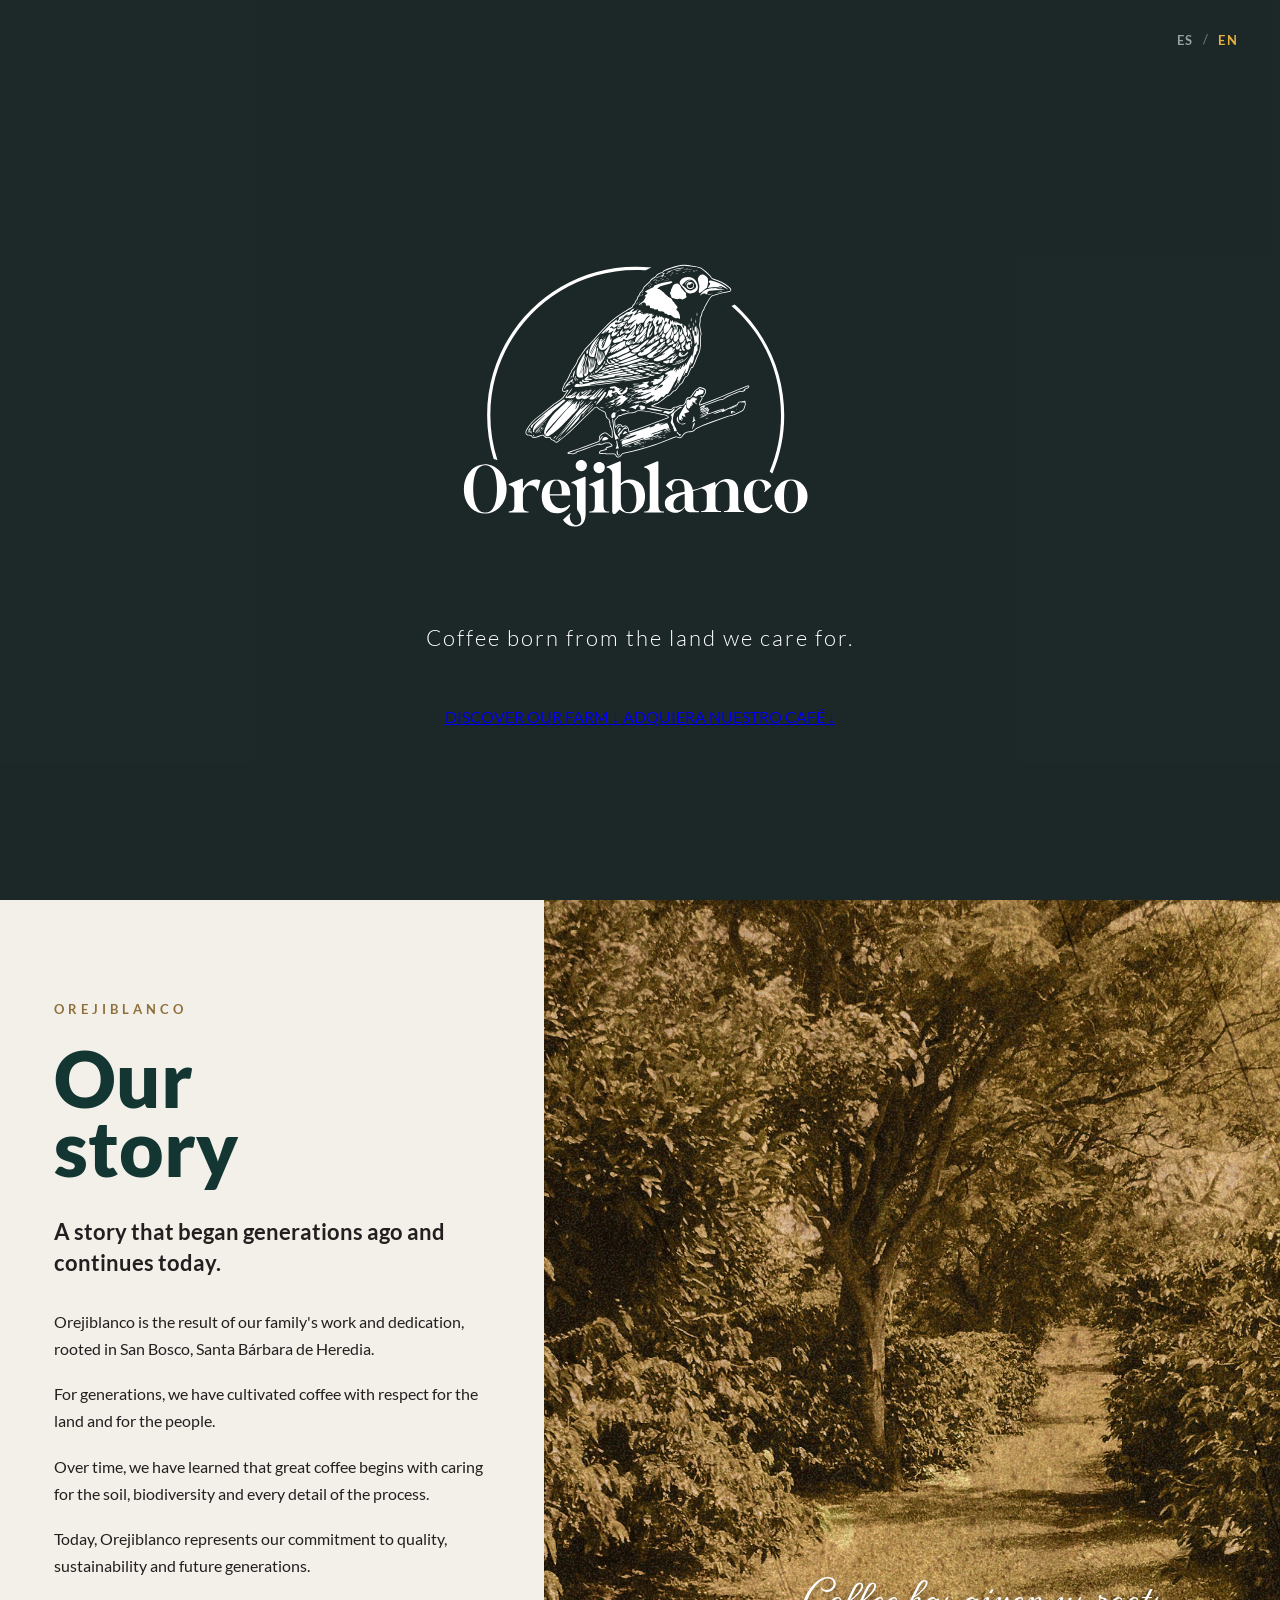
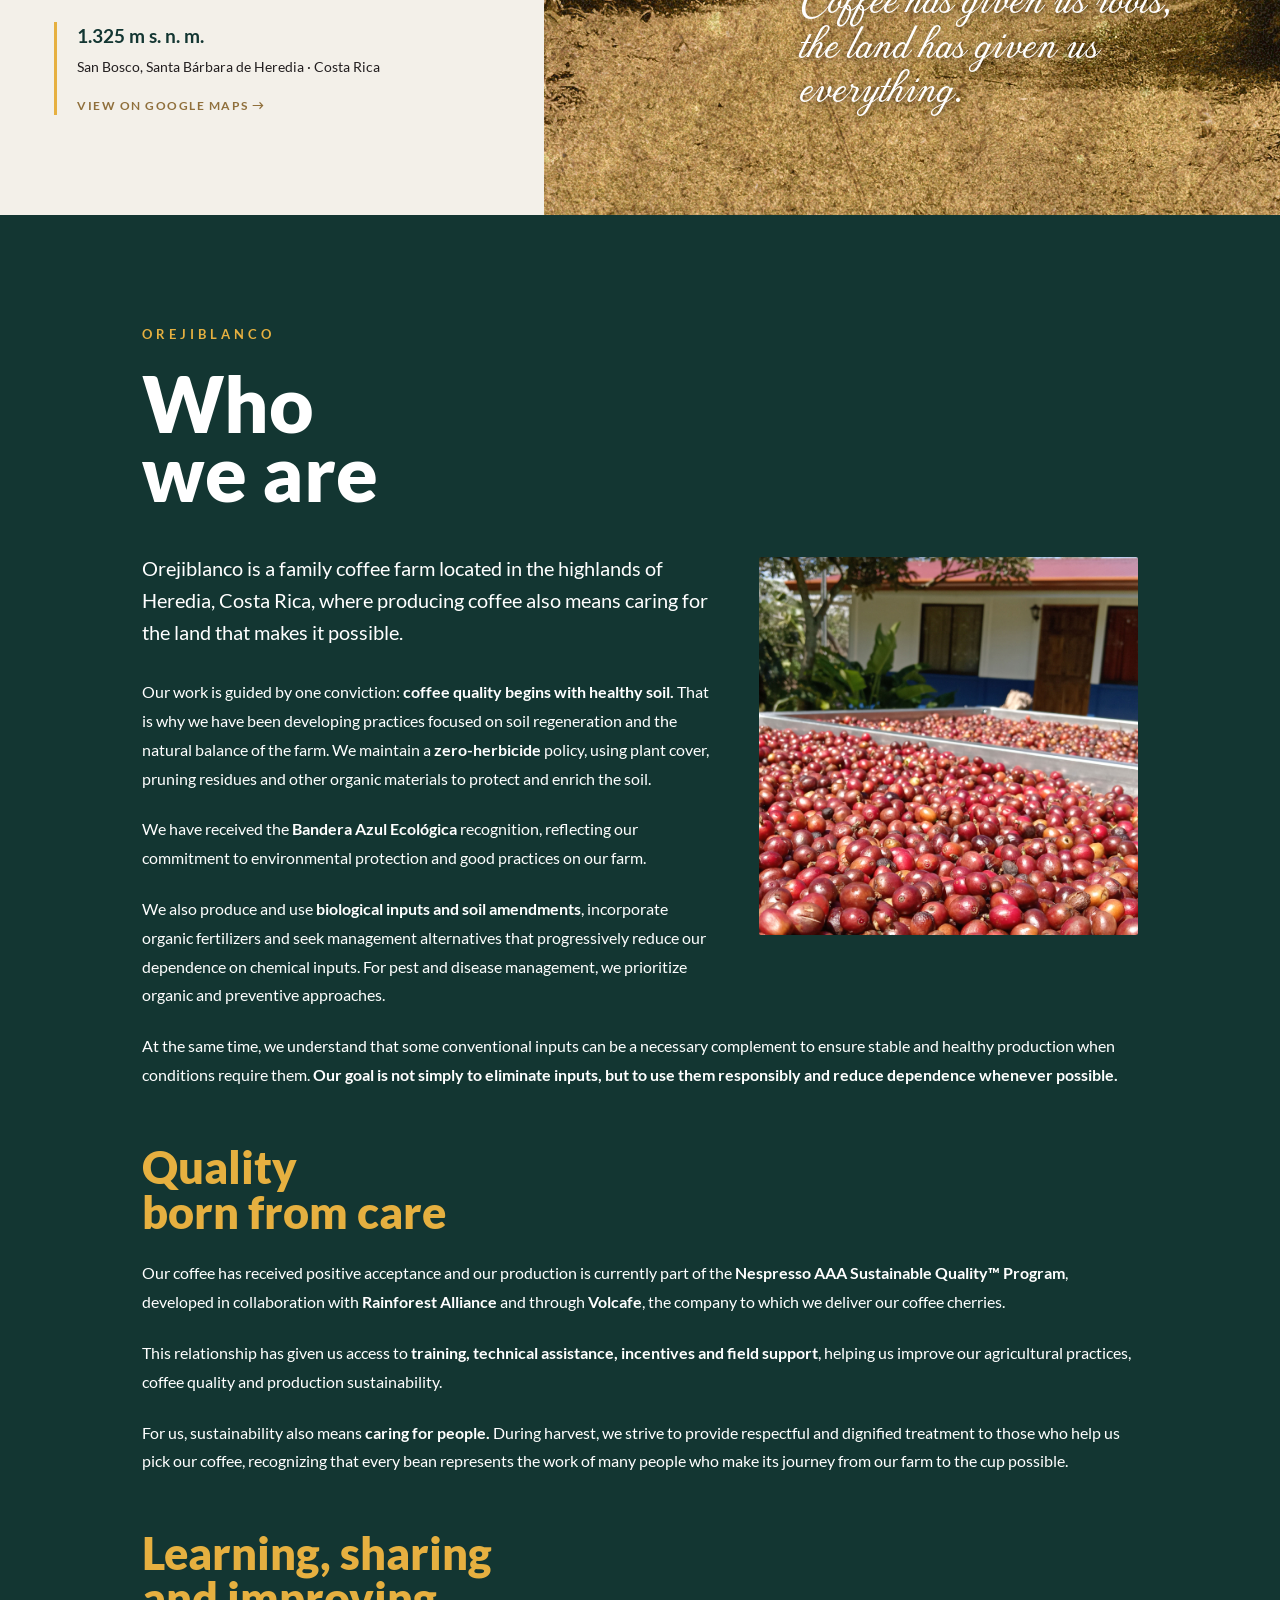
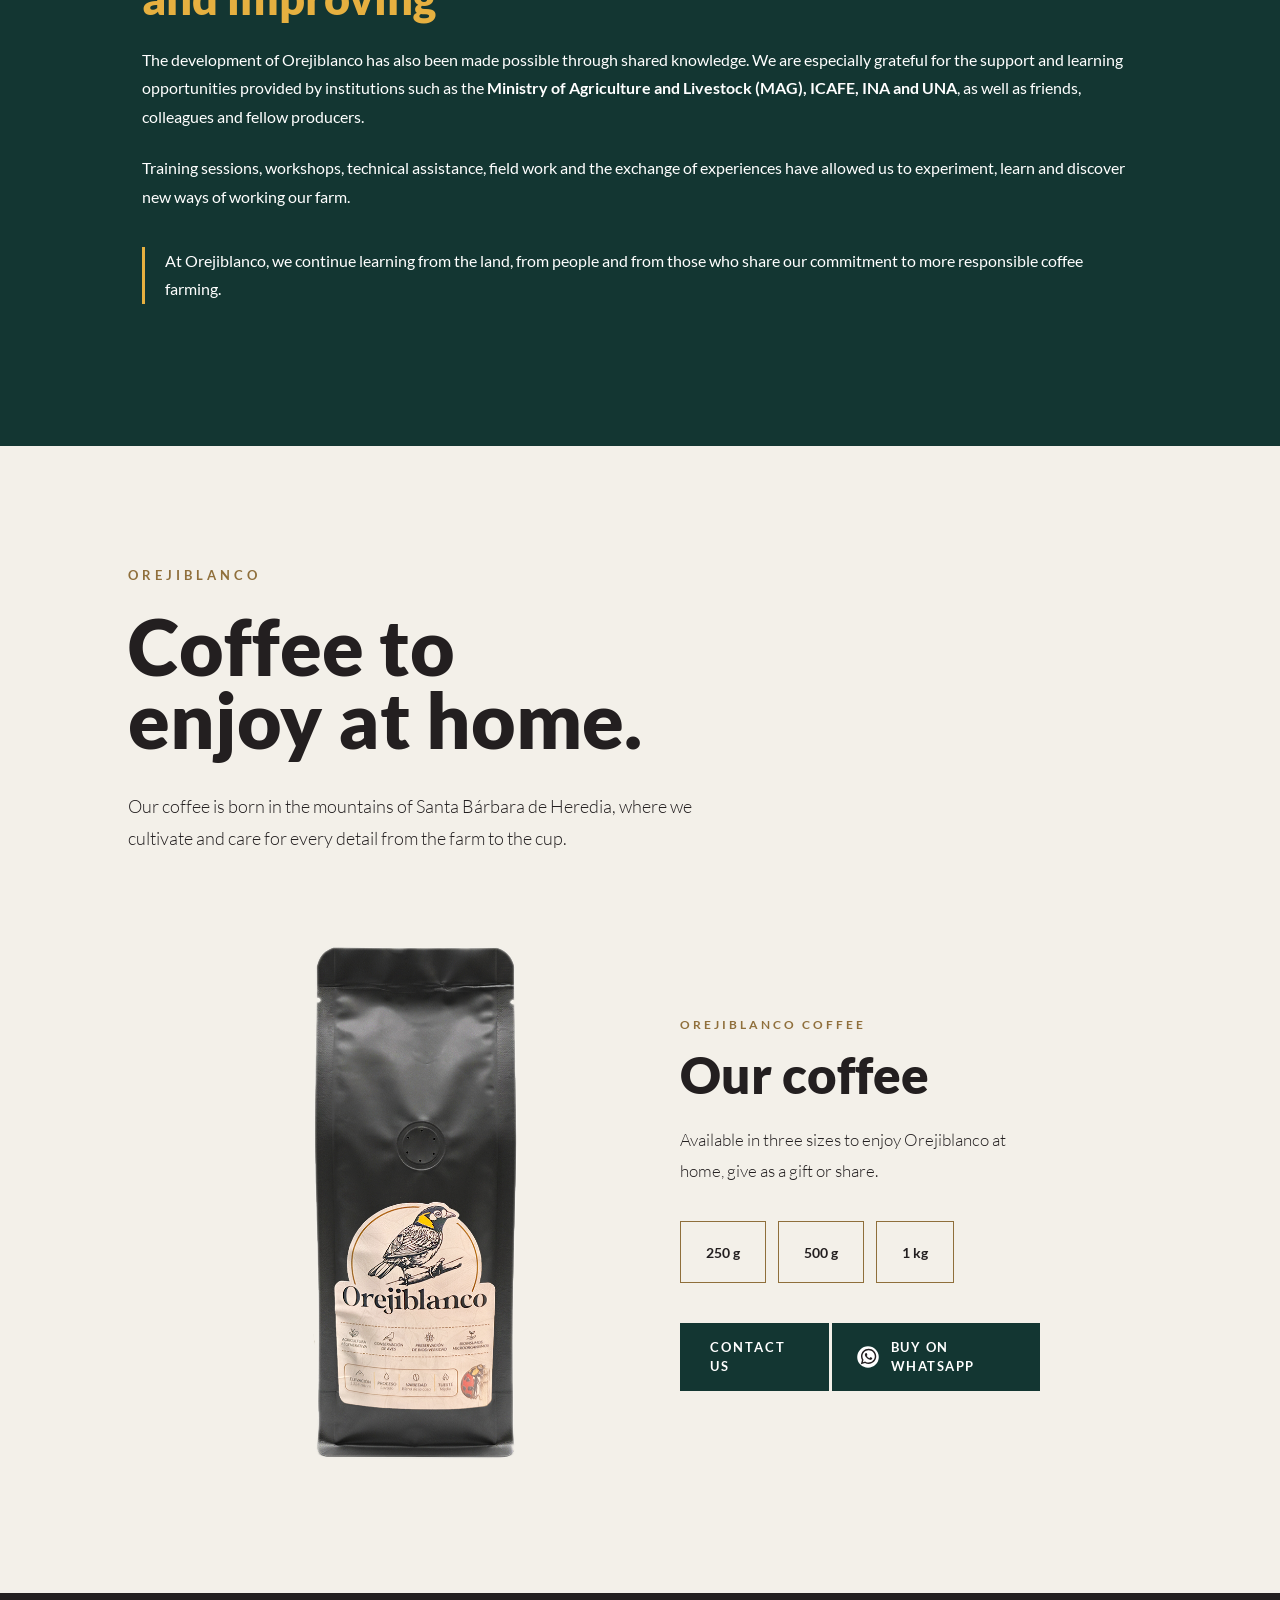
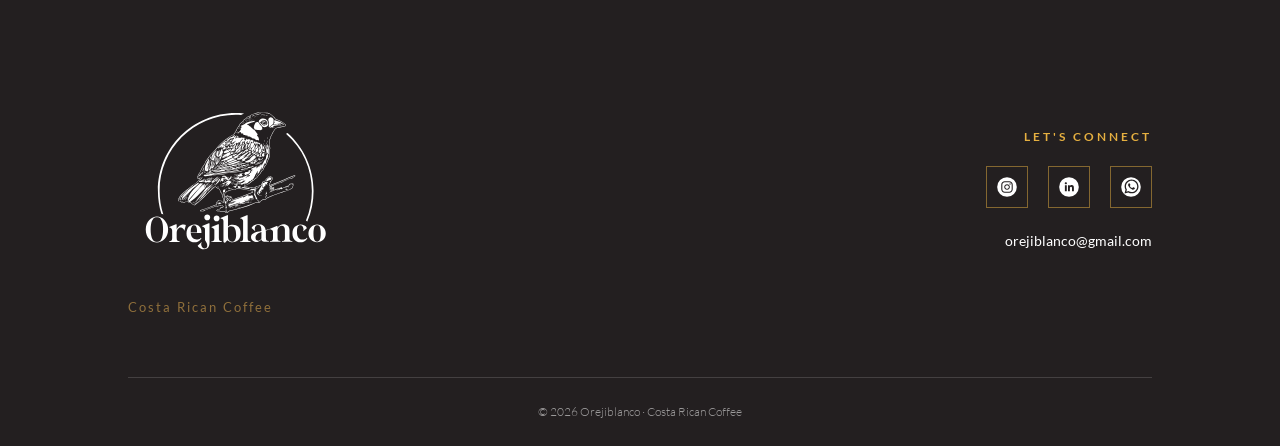
==== commit cc87f921: "Add files via upload" ====
--- a/index.html
+++ b/index.html
@@ -7,18 +7,24 @@
 
     <meta name="viewport" content="width=device-width, initial-scale=1.0">
 
+
     <!-- =====================================================
          SEO
     ====================================================== -->
 
-    <title>Orejiblanco | Café de Costa Rica cultivado en Heredia</title>
+    <title>
+        Orejiblanco | Café de Costa Rica cultivado en Heredia
+    </title>
 
     <meta
         name="description"
         content="Orejiblanco es una finca cafetalera familiar en Santa Bárbara de Heredia, Costa Rica, donde cultivamos café cuidando el suelo, la biodiversidad y cada etapa del proceso."
     >
 
-    <meta name="robots" content="index, follow">
+    <meta
+        name="robots"
+        content="index, follow"
+    >
 
     <link
         rel="canonical"
@@ -30,7 +36,10 @@
          OPEN GRAPH
     ====================================================== -->
 
-    <meta property="og:type" content="website">
+    <meta
+        property="og:type"
+        content="website"
+    >
 
     <meta
         property="og:site_name"
@@ -204,7 +213,7 @@
     <main class="hero">
 
 
-        <!-- Video de fondo -->
+        <!-- VIDEO DE FONDO -->
 
         <video
             class="hero-video"
@@ -223,7 +232,7 @@
         </video>
 
 
-        <!-- Capa sobre el video -->
+        <!-- CAPA SOBRE EL VIDEO -->
 
         <div class="hero-overlay"></div>
 
@@ -260,12 +269,16 @@
         <div class="hero-content">
 
 
+            <!-- LOGO -->
+
             <img
                 src="media/logo/Orejiblanco-logo-Blanco.svg"
                 alt="Orejiblanco Café"
                 class="hero-logo"
             >
 
+
+            <!-- FRASE -->
 
             <p
                 class="hero-tagline"
@@ -275,16 +288,46 @@
             </p>
 
 
-            <a
-                href="#historia"
-                class="scroll-button"
-                data-i18n="discover"
-            >
-                CONOZCA NUESTRA FINCA
-
-                <span>↓</span>
-
-            </a>
+            <!-- =================================================
+                 BOTONES HERO
+            ================================================== -->
+
+            <div class="hero-buttons">
+
+
+                <!-- CONOCER LA FINCA -->
+
+                <a
+                    href="#historia"
+                    class="hero-button"
+                >
+
+                    <span data-i18n="discover">
+                        CONOZCA NUESTRA FINCA
+                    </span>
+
+                    <span class="button-arrow">↓</span>
+
+                </a>
+
+
+                <!-- ADQUIRIR CAFÉ -->
+
+                <a
+                    href="#cafe"
+                    class="hero-button"
+                >
+
+                    <span data-i18n="coffeeCTA">
+                        ADQUIERA NUESTRO CAFÉ
+                    </span>
+
+                    <span class="button-arrow">↓</span>
+
+                </a>
+
+
+            </div>
 
 
         </div>
@@ -372,9 +415,7 @@
             </div>
 
 
-            <!-- =================================================
-                 UBICACIÓN
-            ================================================== -->
+            <!-- UBICACIÓN -->
 
             <div class="historia-ubicacion">
 
@@ -410,10 +451,7 @@
         </div>
 
 
-
-        <!-- =================================================
-             IMAGEN HISTORIA
-        ================================================== -->
+        <!-- IMAGEN -->
 
         <div class="historia-imagen">
 
@@ -478,7 +516,7 @@
             <div class="quienes-somos-contenido">
 
 
-                <!-- Fotografía -->
+                <!-- FOTO -->
 
                 <figure class="quienes-somos-foto">
 
@@ -492,6 +530,8 @@
 
                 </figure>
 
+
+                <!-- INTRO -->
 
                 <p
                     class="quienes-somos-intro"
@@ -700,10 +740,14 @@
 
 
 
+        <!-- =================================================
+             PRODUCTO
+        ================================================== -->
+
         <div class="cafe-producto">
 
 
-            <!-- Imagen -->
+            <!-- IMAGEN -->
 
             <div class="cafe-imagen">
 
@@ -718,8 +762,7 @@
             </div>
 
 
-
-            <!-- Información -->
+            <!-- INFORMACIÓN -->
 
             <div class="cafe-info">
 
@@ -750,8 +793,7 @@
                 </p>
 
 
-
-                <!-- Presentaciones -->
+                <!-- PRESENTACIONES -->
 
                 <div class="presentaciones">
 
@@ -774,11 +816,17 @@
                 </div>
 
 
-
-                <!-- Contacto -->
-
-                <div class="botones-contacto">
-
+                <!-- =================================================
+                     CONTACTO / COMPRA
+                ================================================== -->
+
+                <div
+                    class="botones-contacto"
+                    id="adquirir-cafe"
+                >
+
+
+                    <!-- EMAIL -->
 
                     <a
                         href="mailto:orejiblanco@gmail.com"
@@ -789,6 +837,8 @@
                     </a>
 
 
+                    <!-- WHATSAPP -->
+
                     <a
                         href="https://wa.me/50687050902?text=Hola%2C%20me%20interesa%20comprar%20caf%C3%A9%20Orejiblanco."
                         class="boton-whatsapp"
@@ -796,18 +846,15 @@
                         rel="noopener noreferrer"
                     >
 
-
                         <img
                             src="media/icons/whatsapp_blanco.svg"
                             alt=""
                         >
 
-
                         <span data-i18n="whatsappButton">
                             COMPRAR POR WHATSAPP
                         </span>
 
-
                     </a>
 
 
@@ -834,7 +881,7 @@
         <div class="footer-contenido">
 
 
-            <!-- Marca -->
+            <!-- MARCA -->
 
             <div class="footer-marca">
 
@@ -853,8 +900,7 @@
             </div>
 
 
-
-            <!-- Contacto -->
+            <!-- CONTACTO -->
 
             <div class="footer-contacto">
 
@@ -867,11 +913,10 @@
                 </p>
 
 
-
                 <div class="footer-redes">
 
 
-                    <!-- Instagram -->
+                    <!-- INSTAGRAM -->
 
                     <a
                         href="https://instagram.com/orejiblanco"
@@ -888,7 +933,7 @@
                     </a>
 
 
-                    <!-- LinkedIn -->
+                    <!-- LINKEDIN -->
 
                     <a
                         href="https://cr.linkedin.com/company/orejiblanco"
@@ -905,7 +950,7 @@
                     </a>
 
 
-                    <!-- WhatsApp -->
+                    <!-- WHATSAPP -->
 
                     <a
                         href="https://wa.me/50687050902"
@@ -925,7 +970,6 @@
                 </div>
 
 
-
                 <div class="footer-email">
 
                     <a href="mailto:orejiblanco@gmail.com">
@@ -941,8 +985,7 @@
         </div>
 
 
-
-        <!-- Copyright -->
+        <!-- COPYRIGHT -->
 
         <div class="footer-bottom">
 
@@ -970,4 +1013,4 @@
 
 </body>
 
-</html>
+</html>
--- a/css/style.css
+++ b/css/style.css
@@ -1393,4 +1393,4 @@
         font-size: 11px;
         letter-spacing: 1.2px;
     }
-}
+}
